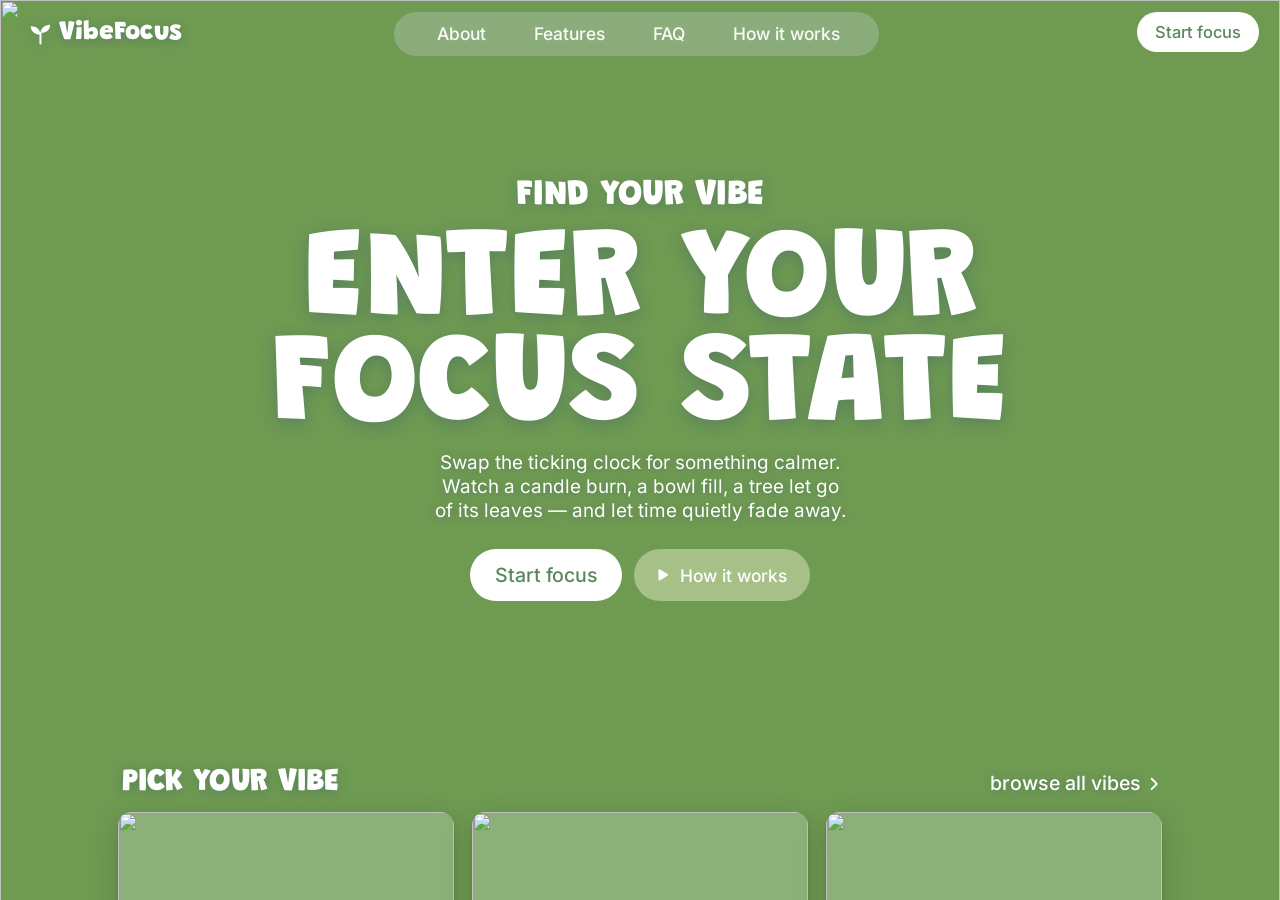
==== index.html @ abf0b0f4 "Redesign landing hero: sunny hillside scene with VibeFocus branding - New 1440x1280 (9:8) hero frame" ====
<!DOCTYPE html>
<html lang="en">
<head>

  <meta charset="UTF-8" />
  <meta name="viewport" content="width=device-width, initial-scale=1.0" />
  <title>VibeFocus — Enter your focus state</title>
  <meta name="description" content="VibeFocus is a free, aesthetic pomodoro timer designed to protect your attention. Experience immersive deep work with cinematic environments. The ultimate calming study timer for students and ADHD-friendly productivity tool." />
  <meta name="keywords" content="aesthetic pomodoro timer, free visual focus app, calming productivity tool, adhd focus timer online, beautiful pomodoro timer, deep work app, study timer for students, visual time blocking tool, best pomodoro app 2026, mindfulness timer" />
  <meta name="robots" content="index, follow" />
  <link rel="canonical" href="https://vibefocus.com/" />
  
  <!-- Open Graph / Facebook -->
  <meta property="og:type" content="website" />
  <meta property="og:url" content="https://vibefocus.com/" />
  <meta property="og:title" content="VibeFocus — Enter your focus state" />
  <meta property="og:description" content="Replace your boring timer with a calming, visual experience. Enter the flow state instantly." />
  <meta property="og:image" content="https://vibefocus.com/og-image.jpg" />
  
  <!-- Twitter -->
  <meta name="twitter:card" content="summary_large_image" />
  <meta name="twitter:url" content="https://vibefocus.com/" />
  <meta name="twitter:title" content="VibeFocus — Enter your focus state" />
  <meta name="twitter:description" content="Replace your boring timer with a calming, visual experience. Enter the flow state instantly." />
  <meta name="twitter:image" content="https://vibefocus.com/og-image.jpg" />
  <link rel="preconnect" href="https://fonts.googleapis.com" />
  <link rel="preconnect" href="https://fonts.gstatic.com" crossorigin />
  <link rel="preload" href="https://fonts.googleapis.com/css2?family=Inter:wght@300;400;500;600;700;800&display=swap" as="style" onload="this.onload=null;this.rel='stylesheet'" />
  <noscript><link rel="stylesheet" href="https://fonts.googleapis.com/css2?family=Inter:wght@300;400;500;600;700;800&display=swap" /></noscript>
  <link rel="preload" href="https://fonts.googleapis.com/css2?family=Instrument+Serif:ital@0;1&display=swap" as="style" onload="this.onload=null;this.rel='stylesheet'" />
  <noscript><link rel="stylesheet" href="https://fonts.googleapis.com/css2?family=Instrument+Serif:ital@0;1&display=swap" /></noscript>
  <link rel="preload" href="fonts/grandstander-900-latin.woff2" as="font" type="font/woff2" crossorigin />
  <link rel="preload" href="fonts/inter-latin.woff2" as="font" type="font/woff2" crossorigin />
  <link rel="preconnect" href="https://d2ol7oe51mr4n9.cloudfront.net" />
  <link rel="stylesheet" href="styles.css" />
  <link rel="stylesheet" href="landing.css" />
  <script>
    if (!(window.matchMedia && matchMedia('(prefers-reduced-motion: reduce)').matches) && 'animate' in document.documentElement) {
      document.documentElement.classList.add('lp-js');
    }
  </script>
  
  <!-- JSON-LD Schema Markup -->
  <script type="application/ld+json">
  {
    "@context": "https://schema.org",
    "@graph": [
      {
        "@type": "WebApplication",
        "name": "VibeFocus",
        "url": "https://vibefocus.com",
        "description": "A premium, aesthetic pomodoro timer and visual focus app designed for deep work.",
        "applicationCategory": "ProductivityApplication",
        "operatingSystem": "Web",
        "offers": {
          "@type": "Offer",
          "price": "0",
          "priceCurrency": "USD"
        }
      },
      {
        "@type": "FAQPage",
        "mainEntity": [
          {
            "@type": "Question",
            "name": "What is the best free aesthetic Pomodoro timer?",
            "acceptedAnswer": {
              "@type": "Answer",
              "text": "VibeFocus is the best free aesthetic Pomodoro timer online. It replaces the traditional ticking clock with calming, cinematic visuals like a burning candle or filling water bowl, designed to anchor your attention for deep work without causing anxiety."
            }
          },
          {
            "@type": "Question",
            "name": "Is VibeFocus an ADHD-friendly focus timer?",
            "acceptedAnswer": {
              "@type": "Answer",
              "text": "Yes, VibeFocus is an excellent ADHD-friendly focus app. The continuous, subtle visual motion gives the brain just enough gentle stimulation to prevent distraction, making it a perfect study timer for students who struggle to maintain deep work."
            }
          },
          {
            "@type": "Question",
            "name": "How do I use this visual time blocking tool?",
            "acceptedAnswer": {
              "@type": "Answer",
              "text": "Simply select a calm atmosphere (a burning candle, a filling water bowl, a falling-leaf tree or a slowly revealed painting), choose your custom time blocking duration, and enter the flow state. The mindfulness timer will visually represent time passing seamlessly on your screen."
            }
          }
        ]
      }
    ]
  }
  </script>
  <!-- Google tag (gtag.js) - Moved to bottom of head to prioritize critical rendering -->
  <script async src="https://www.googletagmanager.com/gtag/js?id=G-T9ZXDWGNHN"></script>
  <script>
    window.dataLayer = window.dataLayer || [];
    function gtag(){dataLayer.push(arguments);}
    gtag('js', new Date());
    gtag('config', 'G-T9ZXDWGNHN');
  </script>
</head>
<body>

  <!-- ── Global animated gradient background (orbs + vignette) ── -->
  <div id="gradient-bg" aria-hidden="true">
    <div class="bg-orb bg-orb-2"></div>
    <div class="bg-orb bg-orb-3"></div>
    <div class="bg-vignette"></div>
  </div>

  <!-- ── Fade overlay for transitions ── -->
  <div id="fade-overlay" aria-hidden="true"></div>

  <!-- ══════════════════════════════════════════
       SCREEN 0 · Landing hero (sunny hillside)
       One 1440×1280 frame that scales with width.
  ══════════════════════════════════════════ -->
  <section id="screen-hero" class="screen active" aria-label="Welcome to VibeFocus">
    <div class="lp" id="lp">

      <!-- Scene: one 9:8 plate + a looping video of the same plate. Nothing drawn in code. -->
      <div class="lp-scene" aria-hidden="true">
        <div class="lp-scene-box">
          <img class="lp-plate" src="https://d2ol7oe51mr4n9.cloudfront.net/user_38xzZboKViGWJOttwIXH07lWA1P/3ca5d10d-ea2f-4907-876f-33bde169469e.jpg" alt="" width="2160" height="1920" decoding="async" fetchpriority="high" />
          <video class="lp-video" data-src="https://d2ol7oe51mr4n9.cloudfront.net/user_38xzZboKViGWJOttwIXH07lWA1P/d2cb5bef-f92b-4e91-ae93-8dc6555e56ac.mp4" muted loop playsinline preload="none" disablepictureinpicture></video>
        </div>
      </div>

      <!-- Nav -->
      <header class="lp-nav">
        <a class="lp-logo lp-enter" data-enter="drop" href="/" aria-label="VibeFocus home">
          <svg class="lp-logo-icon" viewBox="0 0 32 32" aria-hidden="true"><path d="M16 29V15.5" fill="none" stroke="currentColor" stroke-width="2.6" stroke-linecap="round"/><path d="M16 17.5C15.6 11 11 6.6 3.6 6.8 3.9 13.6 8.6 17.7 16 17.5Z" fill="currentColor"/><path d="M16 15.2C16.5 9.4 20.8 5.2 28.4 4.8 28.2 11.6 23.5 15.6 16 15.2Z" fill="currentColor"/></svg>
          <span>VibeFocus</span>
        </a>
        <nav class="lp-navpill lp-enter" data-enter="drop" aria-label="Primary">
          <a href="about.html">About</a>
          <a href="features.html">Features</a>
          <a href="faq.html">FAQ</a>
          <button type="button" class="btn-how-it-works">How it works</button>
        </nav>
        <button type="button" class="lp-cta-top lp-enter js-start-focus" data-enter="drop">Start focus</button>
      </header>

      <!-- Copy -->
      <div class="lp-copy">
        <p class="lp-kicker lp-enter" data-enter="unblur">Find your vibe</p>
        <h1 class="lp-headline">
          <span class="lp-line lp-enter" data-enter="spring">Enter your</span>
          <span class="lp-line lp-enter" data-enter="spring">focus state</span>
        </h1>
        <p class="lp-sub lp-enter" data-enter="rise">Swap the ticking clock for something calmer.<br class="lp-br" /> Watch a candle burn, a bowl fill, a tree let go<br class="lp-br" /> of its leaves &mdash; and let time quietly fade away.</p>
        <div class="lp-actions">
          <button type="button" id="btn-hero-start" class="lp-btn-primary lp-enter js-start-focus" data-enter="rise">Start focus</button>
          <button type="button" class="lp-btn-ghost btn-how-it-works lp-enter" data-enter="rise">
            <svg class="lp-play" viewBox="0 0 24 24" aria-hidden="true"><path d="M8.2 4.6c-1-.6-2.2.1-2.2 1.3v12.2c0 1.2 1.2 1.9 2.2 1.3l10.1-6.1c1-.6 1-2 0-2.6Z" fill="currentColor"/></svg>
            <span>How it works</span>
          </button>
        </div>
      </div>

      <!-- Vibes row -->
      <section class="lp-vibes" aria-labelledby="lp-vibes-title">
        <h2 id="lp-vibes-title" class="lp-vibes-title lp-enter" data-enter="rise">Pick your vibe</h2>
        <button type="button" class="lp-vibes-link lp-enter js-open-vibes" data-enter="rise">
          browse all vibes <svg class="lp-chev" viewBox="0 0 24 24" aria-hidden="true"><path d="m9 5 7 7-7 7" fill="none" stroke="currentColor" stroke-width="2.6" stroke-linecap="round" stroke-linejoin="round"/></svg>
        </button>
        <ul class="lp-cards" role="list">
          <li>
            <button type="button" class="lp-card lp-enter" data-enter="rise" data-vid="2" aria-label="Start a Tree session — leaves fall as minutes pass">
              <span class="lp-card-art"><img src="https://d2ol7oe51mr4n9.cloudfront.net/user_38xzZboKViGWJOttwIXH07lWA1P/cd2d844f-ae3f-4fa9-8067-b077530b6e71.webp" alt="" loading="lazy" decoding="async" /></span>
              <span class="lp-card-foot">
                <svg class="lp-play" viewBox="0 0 24 24" aria-hidden="true"><path d="M8.2 4.6c-1-.6-2.2.1-2.2 1.3v12.2c0 1.2 1.2 1.9 2.2 1.3l10.1-6.1c1-.6 1-2 0-2.6Z" fill="currentColor"/></svg>
                <span class="lp-card-text"><strong>Tree</strong><span>Leaves fall as minutes pass</span></span>
              </span>
            </button>
          </li>
          <li>
            <button type="button" class="lp-card lp-enter" data-enter="rise" data-vid="1" aria-label="Start a Water Bowl session — fills drop by drop with time">
              <span class="lp-card-art"><img src="https://d2ol7oe51mr4n9.cloudfront.net/user_38xzZboKViGWJOttwIXH07lWA1P/48f5b97e-c27c-4afd-9427-eb35aebd1751.webp" alt="" loading="lazy" decoding="async" /></span>
              <span class="lp-card-foot">
                <svg class="lp-play" viewBox="0 0 24 24" aria-hidden="true"><path d="M8.2 4.6c-1-.6-2.2.1-2.2 1.3v12.2c0 1.2 1.2 1.9 2.2 1.3l10.1-6.1c1-.6 1-2 0-2.6Z" fill="currentColor"/></svg>
                <span class="lp-card-text"><strong>Water Bowl</strong><span>Fills drop by drop with time</span></span>
              </span>
            </button>
          </li>
          <li>
            <button type="button" class="lp-card lp-enter" data-enter="rise" data-vid="3" aria-label="Start a Gallery session — uncover a masterpiece each session">
              <span class="lp-card-art"><img src="https://d2ol7oe51mr4n9.cloudfront.net/user_38xzZboKViGWJOttwIXH07lWA1P/cde5384e-ce4d-423f-925a-451b779066e0.webp" alt="" loading="lazy" decoding="async" /></span>
              <span class="lp-card-foot">
                <svg class="lp-play" viewBox="0 0 24 24" aria-hidden="true"><path d="M8.2 4.6c-1-.6-2.2.1-2.2 1.3v12.2c0 1.2 1.2 1.9 2.2 1.3l10.1-6.1c1-.6 1-2 0-2.6Z" fill="currentColor"/></svg>
                <span class="lp-card-text"><strong>Gallery</strong><span>Uncover a masterpiece each session</span></span>
              </span>
            </button>
          </li>
        </ul>
      </section>

      <!-- Footer -->
      <footer class="lp-foot">
        <span>Crafted with 💜 for deep work &amp; mindfulness</span>
        <span class="lp-foot-links">
          <a href="about.html">About</a>
          <a href="features.html">Features</a>
          <a href="faq.html">FAQ</a>
          <a href="https://www.linkedin.com/in/ghoshankan/" target="_blank" rel="noopener noreferrer">
            <svg viewBox="0 0 24 24" aria-hidden="true"><path fill="currentColor" d="M20.447 20.452h-3.554v-5.569c0-1.328-.027-3.037-1.852-3.037-1.853 0-2.136 1.445-2.136 2.939v5.667H9.351V9h3.414v1.561h.046c.477-.9 1.637-1.85 3.37-1.85 3.601 0 4.267 2.37 4.267 5.455v6.286zM5.337 7.433a2.062 2.062 0 01-2.063-2.065 2.064 2.064 0 112.063 2.065zm1.782 13.019H3.555V9h3.564v11.452zM22.225 0H1.771C.792 0 0 .774 0 1.729v20.542C0 23.227.792 24 1.771 24h20.451C23.2 24 24 23.227 24 22.271V1.729C24 .774 23.2 0 22.222 0h.003z"/></svg>
            Leave a review on LinkedIn
          </a>
        </span>
      </footer>
    </div>
  </section>

  <!-- ══════════════════════════════════════════
       SCREEN 1 · Vibe Selection
  ══════════════════════════════════════════ -->
  <section id="screen-vibe" class="screen" aria-label="Choose your focus vibe">
    <button id="btn-back-hero" class="btn-back vibe-back" aria-label="Back to home">
      <svg width="16" height="16" viewBox="0 0 24 24" fill="none" stroke="currentColor" stroke-width="2.5" stroke-linecap="round">
        <path d="M19 12H5M12 5l-7 7 7 7"/>
      </svg>
      <span>Back</span>
    </button>
    <header class="vibe-header">
      <p class="app-eyebrow">VibeFocus</p>
      <p class="app-tagline">Focus isn't tracked. It's experienced.</p>
    </header>

    <div class="vibe-grid" role="list">

      <button class="vibe-card" id="vibe-ice" data-vibe="ice" aria-label="Select Water Bowl">
        <div class="card-glow-ring"></div>
        <div class="vibe-canvas-wrap" aria-hidden="true">
          <canvas class="vibe-preview" id="preview-ice" width="160" height="180"></canvas>
        </div>
        <div class="vibe-label-wrap">
          <span class="vibe-name">Water Bowl</span>
          <span class="vibe-sub">Fills drop by drop with time</span>
        </div>
      </button>

      <button class="vibe-card" id="vibe-candle" data-vibe="candle" aria-label="Select Candle">
        <div class="card-glow-ring"></div>
        <div class="vibe-canvas-wrap" aria-hidden="true">
          <canvas class="vibe-preview" id="preview-candle" width="160" height="180"></canvas>
        </div>
        <div class="vibe-label-wrap">
          <span class="vibe-name">Candle</span>
          <span class="vibe-sub">Burns with quiet purpose</span>
        </div>
      </button>

      <button class="vibe-card" id="vibe-tree" data-vibe="tree" aria-label="Select Tree">
        <div class="card-glow-ring"></div>
        <div class="vibe-canvas-wrap" aria-hidden="true">
          <canvas class="vibe-preview" id="preview-tree" width="160" height="180"></canvas>
        </div>
        <div class="vibe-label-wrap">
          <span class="vibe-name">Tree</span>
          <span class="vibe-sub">Leaves fall as minutes pass</span>
        </div>
      </button>

      <button class="vibe-card" id="vibe-gallery" data-vibe="gallery" aria-label="Select Gallery">
        <div class="card-glow-ring"></div>
        <div class="vibe-canvas-wrap" aria-hidden="true">
          <canvas class="vibe-preview" id="preview-gallery" width="160" height="180"></canvas>
        </div>
        <div class="vibe-label-wrap">
          <span class="vibe-name">Gallery</span>
          <span class="vibe-sub">Uncover a masterpiece each session</span>
        </div>
      </button>

    </div>

    <!-- Bottom ambient hint -->
    <div class="screen-bottom-hint" aria-hidden="true">
      <div class="hint-line"></div>
      <div class="hint-dot"></div>
      <div class="hint-line"></div>
    </div>

    <footer class="landing-footer">
      <p class="footer-tagline">Crafted with 💜 for deep work & mindfulness</p>
      <a href="https://www.linkedin.com/in/ghoshankan/" target="_blank" rel="noopener noreferrer" class="footer-link">
        <svg class="footer-linkedin-icon" width="14" height="14" viewBox="0 0 24 24" fill="currentColor"><path d="M20.447 20.452h-3.554v-5.569c0-1.328-.027-3.037-1.852-3.037-1.853 0-2.136 1.445-2.136 2.939v5.667H9.351V9h3.414v1.561h.046c.477-.9 1.637-1.85 3.37-1.85 3.601 0 4.267 2.37 4.267 5.455v6.286zM5.337 7.433a2.062 2.062 0 01-2.063-2.065 2.064 2.064 0 112.063 2.065zm1.782 13.019H3.555V9h3.564v11.452zM22.225 0H1.771C.792 0 0 .774 0 1.729v20.542C0 23.227.792 24 1.771 24h20.451C23.2 24 24 23.227 24 22.271V1.729C24 .774 23.2 0 22.222 0h.003z"/></svg>
        Follow on LinkedIn
      </a>
    </footer>
  </section>

  <!-- ══════════════════════════════════════════
       SCREEN 2 · Duration Selection
  ══════════════════════════════════════════ -->
  <section id="screen-duration" class="screen" aria-label="Choose session duration">
    <div class="dur-split-container">
      
      <!-- LEFT PANEL: Physical Circular Dial Instrument -->
      <div class="dur-left-panel">
        <div class="glass-dial-wrapper">
          <div class="glass-dial-orb">
            
            <!-- Metallic Brass Rim -->
            <div class="dial-brass-rim" aria-hidden="true"></div>
            
            <!-- Physical Tick Marks (12 ticks, styled via CSS Custom Properties) -->
            <div class="dial-ticks" aria-hidden="true">
              <span class="tick" style="--r: 0deg;"></span>
              <span class="tick" style="--r: 30deg;"></span>
              <span class="tick" style="--r: 60deg;"></span>
              <span class="tick" style="--r: 90deg;"></span>
              <span class="tick" style="--r: 120deg;"></span>
              <span class="tick" style="--r: 150deg;"></span>
              <span class="tick" style="--r: 180deg;"></span>
              <span class="tick" style="--r: 210deg;"></span>
              <span class="tick" style="--r: 240deg;"></span>
              <span class="tick" style="--r: 270deg;"></span>
              <span class="tick" style="--r: 300deg;"></span>
              <span class="tick" style="--r: 330deg;"></span>
            </div>
            
            <!-- Ambient interior glows -->
            <div class="dial-glow-aura" aria-hidden="true"></div>
            <div class="dial-shimmer" aria-hidden="true"></div>
            
            <!-- Central Display Information -->
            <div class="dial-content">
              <!-- Bound to app.js for label text content updates -->
              <span class="dial-eyebrow" id="selected-vibe-label">WATER BOWL</span>
              
              <!-- Bound to CSS :has() for dynamic minutes display -->
              <h1 class="dial-display-time"></h1>
              
              <span class="dial-unit">minutes focus</span>
            </div>
            
            <!-- Orbiting micro-focus indicator / Lit Gem -->
            <div class="dial-orbit-track" aria-hidden="true">
              <div class="dial-orbit-dot"></div>
            </div>
          </div>
        </div>
      </div>

      <!-- RIGHT PANEL: Asymmetric Controls & Staggered Cards -->
      <div class="dur-right-panel">
        <button id="btn-back-vibe" class="btn-back" aria-label="Back to vibe selection">
          <svg width="16" height="16" viewBox="0 0 24 24" fill="none" stroke="currentColor" stroke-width="2.5" stroke-linecap="round">
            <path d="M19 12H5M12 5l-7 7 7 7"/>
          </svg>
          <span>Back</span>
        </button>

        <div class="dur-intro">
          <h2 class="dur-heading">How deep will you go?</h2>
          <p class="dur-subtitle" id="dur-variant-subtitle">Select a duration to allocate your attention.</p>
        </div>

        <!-- Asymmetrical/Staggered Preset Grid -->
        <div class="dur-pills" role="group" aria-label="Duration options">
          
          <!-- Card 1: 25 Min Recommended (Full-width with Corner Ribbon) -->
          <button class="dur-pill preset-hero" id="dur-25" data-minutes="25" aria-label="25 minutes — Recommended Focus">
            <div class="pill-ribbon" aria-hidden="true">Recommended</div>
            <div class="pill-content">
              <span class="pill-time">25</span>
              <div class="pill-hairline"></div>
              <span class="pill-tag">Light Focus</span>
            </div>
          </button>
          
          <!-- Card 2: 45 Min (Left, Width: 41.6%) -->
          <button class="dur-pill" id="dur-45" data-minutes="45" aria-label="45 minutes — Deep Focus">
            <div class="pill-content">
              <span class="pill-time">45</span>
              <div class="pill-hairline"></div>
              <span class="pill-tag">Deep Session</span>
            </div>
          </button>
          
          <!-- Card 3: 60 Min (Right, Width: 58.3%) -->
          <button class="dur-pill" id="dur-60" data-minutes="60" aria-label="60 minutes — Serious Work">
            <div class="pill-content">
              <span class="pill-time">60</span>
              <div class="pill-hairline"></div>
              <span class="pill-tag">Serious Work</span>
            </div>
          </button>
          
          <!-- Card 4: 90 Min (Left, Width: 58.3%) -->
          <button class="dur-pill" id="dur-90" data-minutes="90" aria-label="90 minutes — Extreme Focus">
            <div class="pill-content">
              <span class="pill-time">90</span>
              <div class="pill-hairline"></div>
              <span class="pill-tag">Extreme Depth</span>
            </div>
          </button>
          
          <!-- Card 5: Custom Wide Input (Right, Width: 41.6%) -->
          <div class="dur-pill custom-wide" id="dur-custom" role="button" tabindex="0" aria-label="Custom duration">
            <div class="pill-content">
              <div class="custom-input-group">
                <input type="number" id="custom-minutes" min="1" max="120" value="10" aria-label="Custom minutes" />
                <span class="pill-unit">min</span>
              </div>
              <div class="pill-hairline"></div>
              <span class="pill-tag">Custom Window</span>
            </div>
          </div>
        </div>

        <!-- Action Button (Primary CTA - Violet Gradient Reserved) -->
        <button id="btn-start" class="btn-start" disabled aria-label="Start focus session">
          <span class="btn-start-label">Start Focus</span>
          <svg width="18" height="18" viewBox="0 0 24 24" fill="currentColor" aria-hidden="true"><path d="M8 5v14l11-7z"/></svg>
          <div class="btn-start-pulse" aria-hidden="true"></div>
        </button>
      </div>

    </div>
  </section>

  <!-- ══════════════════════════════════════════
       SCREEN 3 · Focus Mode (immersive)
  ══════════════════════════════════════════ -->
  <section id="screen-focus" class="screen" aria-label="Focus session in progress">
    <canvas id="focus-canvas" aria-hidden="true"></canvas>

    <div id="focus-hud" class="focus-hud">
      <div class="hud-left">
        <div class="hud-progress-track" aria-label="Session progress">
          <div id="hud-progress-fill" class="hud-progress-fill" role="progressbar" aria-label="Timer Progress" aria-valuemin="0" aria-valuemax="100" aria-valuenow="0"></div>
        </div>
        <span id="hud-time-left" class="hud-time" aria-live="off">25:00</span>
      </div>
      <div class="hud-right">
        <button id="btn-sound" class="btn-hud" aria-label="Toggle ambient sound">
          <svg id="icon-sound-on"  width="17" height="17" viewBox="0 0 24 24" fill="none" stroke="currentColor" stroke-width="2" stroke-linecap="round"><polygon points="11 5 6 9 2 9 2 15 6 15 11 19 11 5"/><path d="M19.07 4.93a10 10 0 0 1 0 14.14M15.54 8.46a5 5 0 0 1 0 7.07"/></svg>
          <svg id="icon-sound-off" width="17" height="17" viewBox="0 0 24 24" fill="none" stroke="currentColor" stroke-width="2" stroke-linecap="round" style="display:none"><polygon points="11 5 6 9 2 9 2 15 6 15 11 19 11 5"/><line x1="23" y1="9" x2="17" y2="15"/><line x1="17" y1="9" x2="23" y2="15"/></svg>
        </button>
        <button id="btn-pip" class="btn-hud" aria-label="Minimize timer (Picture-in-Picture)" title="Minimize (Widget)">
          <svg viewBox="0 0 24 24" width="17" height="17" stroke="currentColor" stroke-width="2" fill="none" stroke-linecap="round" stroke-linejoin="round"><rect x="3" y="3" width="18" height="18" rx="2" ry="2"></rect><rect x="12" y="12" width="7" height="6" rx="1" ry="1"></rect></svg>
        </button>
        <button id="btn-fullscreen-toggle" class="btn-hud" aria-label="Toggle Fullscreen" title="Big Screen">
          <svg viewBox="0 0 24 24" width="17" height="17" stroke="currentColor" stroke-width="2" fill="none" stroke-linecap="round" stroke-linejoin="round"><path d="M8 3H5a2 2 0 0 0-2 2v3m18 0V5a2 2 0 0 0-2-2h-3m0 18h3a2 2 0 0 0 2-2v-3M3 16v3a2 2 0 0 0 2 2h3"></path></svg>
        </button>
        <button id="btn-exit-focus" class="btn-hud" aria-label="Exit focus session">
          <svg width="17" height="17" viewBox="0 0 24 24" fill="none" stroke="currentColor" stroke-width="2" stroke-linecap="round"><line x1="18" y1="6" x2="6" y2="18"/><line x1="6" y1="6" x2="18" y2="18"/></svg>
        </button>
      </div>
    </div>
  </section>

  <!-- SCREEN 4 · Completion Screen -->
  <section id="screen-complete" class="screen" aria-label="Session complete">
    <!-- Confetti particle engine remains unchanged -->
    <canvas id="confetti-canvas" aria-hidden="true"></canvas>
    
    <div class="complete-inner split-layout">
      
      <!-- LEFT PANEL: Hero Visual & Typography Stack per Variant -->
      <div class="complete-left-panel">
        
        <div class="hero-visual">
          <canvas id="complete-canvas" aria-hidden="true"></canvas>
          <canvas id="water-bowl-canvas" aria-hidden="true" style="display: none; position: absolute; top: 0; left: 0; width: 100%; height: 100%;"></canvas>
          <canvas id="tree-canvas" aria-hidden="true" style="display: none; position: absolute; top: 0; left: 0; width: 100%; height: 100%;"></canvas>
          <canvas id="candle-canvas" aria-hidden="true" style="display: none; position: absolute; top: 0; left: 0; width: 100%; height: 100%;"></canvas>
        </div>
        
        <!-- Variant 1: Painting (Quiet Dawn) -->
        <div class="complete-variant-group painting-variant">
          <div class="typography-stack">
            <h2 class="complete-heading">Masterpiece Unlocked.</h2>
            <p class="complete-sub">Deep work pays off. Well done.</p>
          </div>
        </div>

        <!-- Variant 2: Candle (Golden Hour) -->
        <div class="complete-variant-group candle-variant">
          <div class="typography-stack">
            <h2 class="complete-heading">Light Well Spent.</h2>
            <p class="complete-sub">The flame held so your focus wouldn't have to.</p>
          </div>
        </div>

        <!-- Variant 3: Water Bowl (Still Water) -->
        <div class="complete-variant-group water-variant">
          <div class="typography-stack">
            <h2 class="complete-heading">Stillness, Filled.</h2>
            <p class="complete-sub">Presence, gathered drop by drop.</p>
          </div>
        </div>

        <!-- Variant 4: Tree (Deep Woods) -->
        <div class="complete-variant-group tree-variant">
          <div class="typography-stack">
            <h2 class="complete-heading">A Season Complete.</h2>
            <p class="complete-sub">Growth isn't always visible. Yours was.</p>
          </div>
        </div>

      </div>

      <!-- RIGHT PANEL: Stacked Glass Cards -->
      <div class="complete-right-panel">
        
        <!-- Card 1: Total Focus Time -->
        <div class="complete-glass-card complete-stats-card">
          <span class="stat-label">Total Focus Time</span>
          <h1 class="stat-value" id="complete-time-display">25 minutes</h1>
          <div class="metrology-line" aria-hidden="true"></div>
        </div>

        <!-- Card 2: Ritual Reset -->
        <div class="complete-glass-card complete-action-card">
          <div class="action-card-header">
            <span class="stat-label">Ritual Reset</span>
            <p class="action-subtext">Return to presence when ready.</p>
          </div>

          <button id="btn-restart" class="btn-restart" aria-label="Begin a new focus session">
            <span>Begin Again</span>
            <svg width="15" height="15" viewBox="0 0 24 24" fill="none" stroke="currentColor" stroke-width="2" stroke-linecap="round" aria-hidden="true">
              <path d="M3 12a9 9 0 1 0 9-9 9.75 9.75 0 0 0-6.74 2.74L3 8"/><path d="M3 3v5h5"/>
            </svg>
          </button>

          <div class="complete-follow">
            <p class="complete-follow-text">Built by Ankan — follow the journey</p>
            <a href="https://www.linkedin.com/in/ghoshankan/" target="_blank" rel="noopener noreferrer" class="complete-follow-link">
              <svg width="14" height="14" viewBox="0 0 24 24" fill="currentColor" aria-hidden="true"><path d="M20.447 20.452h-3.554v-5.569c0-1.328-.027-3.037-1.852-3.037-1.853 0-2.136 1.445-2.136 2.939v5.667H9.351V9h3.414v1.561h.046c.477-.9 1.637-1.85 3.37-1.85 3.601 0 4.267 2.37 4.267 5.455v6.286zM5.337 7.433a2.062 2.062 0 01-2.063-2.065 2.064 2.064 0 112.063 2.065zm1.782 13.019H3.555V9h3.564v11.452zM22.225 0H1.771C.792 0 0 .774 0 1.729v20.542C0 23.227.792 24 1.771 24h20.451C23.2 24 24 23.227 24 22.271V1.729C24 .774 23.2 0 22.222 0h.003z"/></svg>
              <span>Connect on LinkedIn</span>
            </a>
          </div>
        </div>

      </div>

    </div>
  </section>

  <!-- Global LinkedIn CTA completely outside all screens and overlays -->
  <a href="https://www.linkedin.com/in/ghoshankan/" target="_blank" rel="noopener noreferrer" class="global-linkedin-btn" aria-label="Leave a review on LinkedIn">
    <svg xmlns="http://www.w3.org/2000/svg" width="20" height="20" viewBox="0 0 24 24" fill="currentColor" stroke="none"><path d="M20.447 20.452h-3.554v-5.569c0-1.328-.027-3.037-1.852-3.037-1.853 0-2.136 1.445-2.136 2.939v5.667H9.351V9h3.414v1.561h.046c.477-.9 1.637-1.85 3.37-1.85 3.601 0 4.267 2.37 4.267 5.455v6.286zM5.337 7.433c-1.144 0-2.063-.926-2.063-2.065 0-1.138.92-2.063 2.063-2.063 1.14 0 2.064.925 2.064 2.063 0 1.139-.925 2.065-2.064 2.065zm1.782 13.019H3.555V9h3.564v11.452zM22.225 0H1.771C.792 0 0 .774 0 1.729v20.542C0 23.227.792 24 1.771 24h20.451C23.2 24 24 23.227 24 22.271V1.729C24 .774 23.2 0 22.222 0h.003z"/></svg>
    <span>Leave a review</span>
  </a>

  <!-- How It Works Modal -->
  <div id="how-it-works-modal" class="hiw-modal-overlay" aria-hidden="true">
    <div class="hiw-modal-content liquid-glass">
      <button id="hiw-close-btn" class="hiw-close-btn" aria-label="Close modal">
        <svg xmlns="http://www.w3.org/2000/svg" width="24" height="24" viewBox="0 0 24 24" fill="none" stroke="currentColor" stroke-width="2" stroke-linecap="round" stroke-linejoin="round"><path d="M18 6 6 18"/><path d="m6 6 12 12"/></svg>
      </button>
      <div class="hiw-modal-body">
        <h2>✨ Welcome to VibeFocus ✨</h2>
        <div class="hiw-intro-card">
          <p><strong>What is it?</strong> A cinematic focus timer designed to protect your attention in a distracted world.</p>
          <p><strong>The Goal:</strong> To help you enter the flow state instantly. By anchoring your vision to perpetual, calming loops, we lower your heart rate and eliminate the urge to context-switch.</p>
        </div>
        
        <h3 class="hiw-steps-title">How to use it:</h3>
        <ul class="hiw-steps">
          <li>
            <span class="hiw-emoji">🎨</span>
            <div>
              <strong>1. Select an Atmosphere</strong>
              <p>Choose a cinematic environment. Each scene is crafted to lower your heart rate and anchor your thoughts.</p>
            </div>
          </li>
          <li>
            <span class="hiw-emoji">⏱️</span>
            <div>
              <strong>2. Define the Boundary</strong>
              <p>Allocate your attention. A 25-minute sprint is ideal for starting, while 90 minutes unlocks extreme depth.</p>
            </div>
          </li>
          <li>
            <span class="hiw-emoji">🧘</span>
            <div>
              <strong>3. Enter the Flow State</strong>
              <p>Hit start, leave the noise behind, and let the perpetual motion keep you grounded in the present.</p>
            </div>
          </li>
        </ul>
        <p class="hiw-footer-text">Ready to protect your presence? Close this and click <strong>Start Focus</strong> 🚀</p>
      </div>
    </div>
  </div>

  <video id="pip-video" autoplay muted playsinline style="position: absolute; top: -9999px; left: -9999px; width: 1280px; height: 720px; pointer-events: none;"></video>
  <script src="https://cdnjs.cloudflare.com/ajax/libs/three.js/r128/three.min.js"></script>
  <script src="water-bowl-3d.js"></script>
  <script src="tree-3d.js"></script>
  <script src="candle-3d.js"></script>
  <script src="app.js"></script>
</body>
</html>
---- styles.css ----
/* ══════════════════════════════════════════════════════════
   VibeFocus — Premium Styles v3
   Calm · Immersive · Dribbble-level
══════════════════════════════════════════════════════════ */

/* ── Reset ─────────────────────────────────────────────── */
*,
*::before,
*::after {
  box-sizing: border-box;
  margin: 0;
  padding: 0;
}

/* ── Design Tokens ───────────────────────────────────────── */
:root {
  /* Core palette */
  --bg: #0a0a0f;
  --bg-deep: #06060a;
  --surface: rgba(255, 255, 255, 0.038);
  --surface-hover: rgba(255, 255, 255, 0.072);
  --surface-raised: rgba(255, 255, 255, 0.055);

  /* Borders */
  --border: rgba(255, 255, 255, 0.07);
  --border-hover: rgba(255, 255, 255, 0.16);
  --border-accent: rgba(124, 58, 237, 0.5);

  /* Text */
  --text: #e5e7eb;
  --text-dim: rgba(229, 231, 235, 0.5);
  --text-faint: rgba(229, 231, 235, 0.28);

  /* Accent system */
  --violet: #7c3aed;
  --violet-light: #9d6cf0;
  --violet-glow: rgba(124, 58, 237, 0.28);
  --blue: #3b82f6;
  --blue-glow: rgba(59, 130, 246, 0.2);

  /* Vibe colors */
  --ice: #7dd3f5;
  --ice-glow: rgba(125, 211, 245, 0.2);
  --candle: #f59e42;
  --candle-glow: rgba(245, 158, 66, 0.2);
  --tree: #6ee7b7;
  --tree-glow: rgba(110, 231, 183, 0.2);
  --gallery: #d4a853;
  --gallery-glow: rgba(212, 168, 83, 0.2);

  /* Typography */
  --font: 'Instrument Serif', serif;
  --font-sans: system-ui, -apple-system, BlinkMacSystemFont, 'Segoe UI', sans-serif;

  /* Radii */
  --r-sm: 10px;
  --r-md: 20px;
  --r-lg: 28px;
  --r-xl: 36px;
  --r-pill: 999px;

  /* Easing */
  --ease: cubic-bezier(0.16, 1, 0.3, 1);
  --ease-out: cubic-bezier(0, 0, 0.2, 1);
  --ease-spring: cubic-bezier(0.34, 1.56, 0.64, 1);

  /* Physical Glass Textures */
  --glass-bg: rgba(255, 255, 255, 0.015);
  --glass-border: rgba(255, 255, 255, 0.08);
  --glass-border-specular: rgba(255, 255, 255, 0.18);
  --glass-highlight: rgba(255, 255, 255, 0.06);
  --glass-blur: blur(40px) saturate(180%);

  /* Ambient Shadow Depths (No neon purple glow) */
  --shadow-tactile: 
    0 4px 30px rgba(0, 0, 0, 0.4), 
    inset 0 1px 1px rgba(255, 255, 255, 0.1),
    inset 0 -1px 8px rgba(0, 0, 0, 0.6);
  --shadow-orb: 
    0 30px 70px rgba(0, 0, 0, 0.65), 
    inset 0 10px 20px rgba(255, 255, 255, 0.08), 
    inset 0 -15px 30px rgba(0, 0, 0, 0.8);

  /* Physics-Based Springs */
  --spring-transition: cubic-bezier(0.34, 1.56, 0.64, 1);
  --spring-duration: 0.65s;
}

html {
  font-family: var(--font);
  -webkit-font-smoothing: antialiased;
  -moz-osx-font-smoothing: grayscale;
  font-size: 16px;
}

body {
  background: var(--bg-deep);
  color: var(--text);
  min-height: 100vh;
  min-height: 100dvh;
  overflow: hidden;
  position: relative;
}

/* ══════════════════════════════════════════════════════════
   Animated Background System
   Three slow-drifting orbs + grain texture
══════════════════════════════════════════════════════════ */
#gradient-bg {
  position: fixed;
  inset: 0;
  z-index: 0;
  overflow: hidden;
  background: var(--bg-deep);
}

/* Noise grain — adds texture depth */
#gradient-bg::before {
  content: '';
  position: absolute;
  inset: 0;
  background-image: url("data:image/svg+xml,%3Csvg viewBox='0 0 512 512' xmlns='http://www.w3.org/2000/svg'%3E%3Cfilter id='noise'%3E%3CfeTurbulence type='fractalNoise' baseFrequency='0.75' numOctaves='4' stitchTiles='stitch'/%3E%3C/filter%3E%3Crect width='100%25' height='100%25' filter='url(%23noise)' opacity='0.04'/%3E%3C/svg%3E");
  background-size: 200px 200px;
  pointer-events: none;
  z-index: 10;
  opacity: 0.7;
}

/* Orb 1 — violet top-left */
#gradient-bg::after {
  content: '';
  position: absolute;
  width: 70vmax;
  height: 70vmax;
  border-radius: 50%;
  background: radial-gradient(circle, rgba(124, 58, 237, 0.14) 0%, transparent 70%);
  top: -20vmax;
  left: -15vmax;
  animation: orb1 24s ease-in-out infinite alternate;
  will-change: transform;
}

@keyframes orb1 {
  0% {
    transform: translate(0, 0) scale(1);
  }

  33% {
    transform: translate(8vw, 5vh) scale(1.08);
  }

  66% {
    transform: translate(-4vw, 10vh) scale(0.95);
  }

  100% {
    transform: translate(12vw, -2vh) scale(1.04);
  }
}

.bg-orb {
  position: absolute;
  border-radius: 50%;
  will-change: transform;
}

/* Orb 2 — blue, bottom-right */
.bg-orb-2 {
  width: 60vmax;
  height: 60vmax;
  background: radial-gradient(circle, rgba(59, 130, 246, 0.1) 0%, transparent 70%);
  bottom: -18vmax;
  right: -14vmax;
  animation: orb2 30s ease-in-out infinite alternate;
}

@keyframes orb2 {
  0% {
    transform: translate(0, 0) scale(1);
  }

  50% {
    transform: translate(-7vw, -6vh) scale(1.1);
  }

  100% {
    transform: translate(4vw, 8vh) scale(0.92);
  }
}

/* Orb 3 — subtle violet, center */
.bg-orb-3 {
  width: 45vmax;
  height: 45vmax;
  background: radial-gradient(circle, rgba(124, 58, 237, 0.06) 0%, transparent 70%);
  top: 25vh;
  left: 25vw;
  animation: orb3 20s ease-in-out infinite alternate;
}

@keyframes orb3 {
  0% {
    transform: translate(0, 0) scale(1);
  }

  100% {
    transform: translate(5vw, -8vh) scale(1.15);
  }
}

/* Vignette layer */
.bg-vignette {
  position: absolute;
  inset: 0;
  background: radial-gradient(ellipse 80% 80% at 50% 50%, transparent 40%, rgba(5, 5, 10, 0.7) 100%);
  pointer-events: none;
  z-index: 5;
}

/* ══════════════════════════════════════════════════════════
   Screen System — Cinematic transitions
══════════════════════════════════════════════════════════ */
.screen {
  position: fixed;
  inset: 0;
  display: flex;
  flex-direction: column;
  align-items: center;
  justify-content: center;
  padding: 2.5rem 1.5rem;
  opacity: 0;
  pointer-events: none;
  z-index: 10;
  overflow-y: auto;
  overflow-x: hidden;
  transform: scale(0.975) translateY(16px);
  transition: opacity 0.65s var(--ease), transform 0.65s var(--ease);
  will-change: opacity, transform;
}

.screen.active {
  opacity: 1;
  pointer-events: all;
  transform: scale(1) translateY(0);
}

.screen.exit-zoom {
  opacity: 0;
  transform: scale(1.055);
  transition: opacity 0.45s ease, transform 0.45s ease;
  pointer-events: none;
}

#screen-hero {
  display: block;
  padding: 0;
}

/* Fade overlay */
#fade-overlay {
  position: fixed;
  inset: 0;
  background: var(--bg-deep);
  z-index: 90;
  opacity: 0;
  pointer-events: none;
  transition: opacity 0.5s ease;
}

#fade-overlay.show {
  opacity: 1;
  pointer-events: all;
}

/* ══════════════════════════════════════════════════════════
   SCREEN 1 — Vibe Selection
══════════════════════════════════════════════════════════ */
.vibe-header {
  text-align: center;
  margin-bottom: clamp(2rem, 5vh, 3.5rem);
}

.app-eyebrow {
  display: inline-block;
  font-size: clamp(2.2rem, 10vw, 3.8rem); /* Fluid typography for mobile */
  font-weight: 900;
  letter-spacing: 0.18em;
  text-transform: uppercase;
  margin-bottom: 1.2rem;
  opacity: 1;
  position: relative;
  /* High-end theme gradient: White to Vibrant Purple */
  background: linear-gradient(to right, #ffffff 0%, #ffffff 45%, #a855f7 100%);
  -webkit-background-clip: text;
  -webkit-text-fill-color: transparent;
  background-clip: text;
  filter: drop-shadow(0 4px 40px rgba(168, 85, 247, 0.45));
}

.app-tagline {
  display: block;
  width: fit-content;
  margin: 0 auto;
  font-size: clamp(0.8rem, 2.5vw, 0.95rem); /* Fluid tagline */
  color: #fff;
  font-weight: 500;
  letter-spacing: 0.04em;
  padding: 0.4rem 1.25rem;
  background: rgba(0, 0, 0, 0.65);
  backdrop-filter: blur(8px);
  -webkit-backdrop-filter: blur(8px);
  border-radius: var(--r-pill);
  border: 1px solid rgba(255, 255, 255, 0.1);
  opacity: 0.95;
  text-shadow: 0 2px 12px rgba(0, 0, 0, 0.4);
}

/* Bottom ambient hint */
.screen-bottom-hint {
  display: none;
}

.hint-dot {
  width: 4px;
  height: 4px;
  border-radius: 50%;
  background: var(--text-dim);
}

.hint-line {
  width: 28px;
  height: 1px;
  background: var(--text-dim);
}

/* ── Landing Footer ── */
.landing-footer {
  position: absolute;
  bottom: 0;
  left: 0;
  right: 0;
  display: flex;
  flex-direction: column;
  align-items: center;
  gap: 0.4rem;
  z-index: 10;
  padding: 0.6rem 0 0.7rem;
  background: linear-gradient(to top, rgba(6, 6, 10, 0.7) 0%, transparent 100%);
  pointer-events: auto;
}

.footer-tagline {
  font-size: 0.78rem;
  font-weight: 400;
  color: rgba(229, 231, 235, 0.55);
  letter-spacing: 0.03em;
  text-align: center;
}

.footer-link {
  display: inline-flex;
  align-items: center;
  gap: 0.4rem;
  font-size: 0.72rem;
  font-weight: 500;
  color: rgba(229, 231, 235, 0.7);
  text-decoration: none;
  letter-spacing: 0.02em;
  padding: 0.35rem 0.85rem;
  border-radius: 100px;
  border: 1px solid rgba(255, 255, 255, 0.12);
  background: rgba(255, 255, 255, 0.06);
  transition: all 0.3s ease;
}

.footer-link:hover {
  color: var(--violet-light);
  border-color: var(--border-accent);
  background: rgba(124, 58, 237, 0.12);
  box-shadow: 0 0 16px var(--violet-glow);
}

.footer-linkedin-icon {
  opacity: 0.8;
  transition: opacity 0.3s ease;
}

.footer-link:hover .footer-linkedin-icon {
  opacity: 1;
}

/* ── Vibe Grid ── */
.vibe-grid {
  display: flex;
  gap: 1.25rem;
  justify-content: center;
  flex-wrap: wrap;
  width: 100%;
  max-width: 980px;
  perspective: 1200px;
}

/* ── Vibe Card — premium glass panel ── */
.vibe-card {
  position: relative;
  width: 265px;
  min-width: 210px;
  flex: 1 1 210px;
  max-width: 285px;
  /* Deep glass effect */
  background: rgba(255, 255, 255, 0.035);
  border: 1px solid rgba(255, 255, 255, 0.07);
  border-radius: var(--r-lg);
  padding: 2rem 1.5rem 1.8rem;
  cursor: pointer;
  display: flex;
  flex-direction: column;
  align-items: center;
  gap: 1.3rem;
  backdrop-filter: blur(10px) saturate(130%);
  -webkit-backdrop-filter: blur(10px) saturate(130%);
  contain: layout style;
  /* isolate card from page reflows */
  outline: none;
  -webkit-tap-highlight-color: transparent;
  overflow: hidden;
  transform-style: preserve-3d;
  will-change: transform;
  transition:
    border-color 0.4s var(--ease),
    box-shadow 0.4s var(--ease),
    background 0.4s var(--ease);
}

/* Top edge inner light — glass refraction feel */
.vibe-card::before {
  content: '';
  position: absolute;
  top: 0;
  left: 8%;
  right: 8%;
  height: 1px;
  background: linear-gradient(90deg, transparent, rgba(255, 255, 255, 0.18), transparent);
  pointer-events: none;
}

/* Glow ring — vibe-specific color bloom */
.card-glow-ring {
  position: absolute;
  inset: -1px;
  border-radius: inherit;
  opacity: 0;
  transition: opacity 0.5s ease;
  pointer-events: none;
}

#vibe-ice .card-glow-ring {
  box-shadow:
    inset 0 0 50px 0 var(--ice-glow),
    0 0 70px 8px var(--ice-glow),
    0 20px 60px -10px rgba(125, 211, 245, 0.15);
}

#vibe-candle .card-glow-ring {
  box-shadow:
    inset 0 0 50px 0 var(--candle-glow),
    0 0 70px 8px var(--candle-glow),
    0 20px 60px -10px rgba(245, 158, 66, 0.15);
}

#vibe-tree .card-glow-ring {
  box-shadow:
    inset 0 0 50px 0 var(--tree-glow),
    0 0 70px 8px var(--tree-glow),
    0 20px 60px -10px rgba(110, 231, 183, 0.15);
}

#vibe-gallery .card-glow-ring {
  box-shadow:
    inset 0 0 50px 0 var(--gallery-glow),
    0 0 70px 8px var(--gallery-glow),
    0 20px 60px -10px rgba(212, 168, 83, 0.15);
}

.vibe-card:hover .card-glow-ring,
.vibe-card:focus-visible .card-glow-ring {
  opacity: 1;
}

.vibe-card:hover,
.vibe-card:focus-visible {
  border-color: rgba(255, 255, 255, 0.14);
  background: rgba(255, 255, 255, 0.058);
}

/* Canvas preview wrap */
.vibe-canvas-wrap {
  border-radius: 14px;
  overflow: hidden;
  background: rgba(0, 0, 0, 0.35);
  flex-shrink: 0;
  box-shadow: inset 0 1px 0 rgba(255, 255, 255, 0.06);
}

.vibe-preview {
  display: block;
  width: 160px;
  height: 180px;
}

/* Label */
.vibe-label-wrap {
  display: flex;
  flex-direction: column;
  align-items: center;
  gap: 0.3rem;
  text-align: center;
}

.vibe-name {
  font-size: 1.05rem;
  font-weight: 650;
  letter-spacing: -0.012em;
  color: var(--text);
}

.vibe-sub {
  font-size: 0.76rem;
  color: var(--text-dim);
  font-weight: 400;
  line-height: 1.45;
  letter-spacing: 0.005em;
}

/* ══════════════════════════════════════════════════════════
   SCREEN 2 — Duration Selection Redesign
   ══════════════════════════════════════════════════════════ */

/* 2. Asymmetric Split Pane */
.dur-split-container {
  display: grid;
  grid-template-columns: 45% 55%; /* Asymmetrical aesthetic weighting */
  width: 100%;
  min-height: 100vh;
  min-height: 100dvh;
  position: relative;
  align-items: center;
}

.dur-left-panel {
  display: flex;
  justify-content: center;
  align-items: center;
  border-right: 1px solid rgba(255, 255, 255, 0.05);
  height: 100%;
  position: relative;
  padding: 4rem;
  background: radial-gradient(circle at 10% 30%, rgba(255, 255, 255, 0.01) 0%, transparent 70%);
}

.dur-right-panel {
  padding: 3rem 5rem;
  display: flex;
  flex-direction: column;
  justify-content: center;
  height: 100%;
  overflow: hidden;
}

/* 3. The Physical Instrument Dial */
.glass-dial-wrapper {
  perspective: 1000px;
}

.glass-dial-orb {
  position: relative;
  width: 330px;
  height: 330px;
  max-width: 100%;
  box-sizing: border-box;
  border-radius: 50%;
  display: flex;
  flex-direction: column;
  justify-content: center;
  align-items: center;
  background: radial-gradient(circle at 35% 35%, rgba(255, 255, 255, 0.04) 0%, rgba(255, 255, 255, 0.015) 60%, rgba(0, 0, 0, 0.35) 100%);
  border: 1px solid rgba(255, 255, 255, 0.06);
  backdrop-filter: var(--glass-blur);
  -webkit-backdrop-filter: var(--glass-blur);
  box-shadow: 
    0 35px 70px rgba(0, 0, 0, 0.6), 
    inset 0 10px 20px rgba(255, 255, 255, 0.08), 
    inset 0 -15px 30px rgba(0, 0, 0, 0.7);
  overflow: visible;
  will-change: transform;
}

/* Brass Metallic Rim */
.dial-brass-rim {
  position: absolute;
  inset: -6px;
  border-radius: 50%;
  border: 6px solid transparent;
  background: linear-gradient(135deg, 
    #dfb668 0%, 
    #b28e46 20%, 
    #fff5d6 40%, 
    #8e6c27 60%, 
    #ffebad 80%, 
    #b28e46 100%) border-box;
  -webkit-mask: linear-gradient(#fff 0 0) padding-box, linear-gradient(#fff 0 0);
  -webkit-mask-composite: xor;
  mask-composite: exclude;
  box-shadow: 
    inset 0 1.5px 2px rgba(255, 255, 255, 0.45),
    inset 0 -1.5px 2px rgba(0, 0, 0, 0.6),
    0 8px 24px rgba(0, 0, 0, 0.55),
    0 1px 3px rgba(0, 0, 0, 0.8);
  pointer-events: none;
  z-index: 5;
}

/* Tick Marks (Radial lines around the center) */
.dial-ticks {
  position: absolute;
  inset: 16px;
  border-radius: 50%;
  pointer-events: none;
  z-index: 2;
}

.tick {
  position: absolute;
  top: 0;
  left: 50%;
  width: 1px;
  height: 6px;
  background: rgba(255, 255, 255, 0.12);
  transform: translateX(-50%) rotate(var(--r));
  transform-origin: 50% 149px; /* radius: (330px/2) - 16px = 149px */
}

/* Highlight cardinal positions (3, 6, 9, 12 o'clock) */
.tick:nth-child(3n+1) {
  width: 2px;
  height: 10px;
  background: rgba(223, 182, 104, 0.55);
}

/* Inner Ambient Refraction and Aura */
.dial-glow-aura {
  position: absolute;
  inset: 12%;
  border-radius: 50%;
  background: radial-gradient(circle, rgba(223, 182, 104, 0.05) 0%, transparent 70%);
  filter: blur(10px);
  pointer-events: none;
  z-index: 1;
}

.dial-shimmer {
  position: absolute;
  inset: 0;
  border-radius: 50%;
  background: linear-gradient(150deg, rgba(255, 255, 255, 0.05) 0%, transparent 50%, rgba(255, 255, 255, 0.01) 100%);
  pointer-events: none;
  z-index: 3;
}

.dial-content {
  text-align: center;
  z-index: 10;
  pointer-events: none;
}

.dial-eyebrow {
  display: block;
  font-family: var(--font-sans);
  font-size: 11px;
  font-weight: 600;
  letter-spacing: 0.25em;
  color: var(--text-dim);
  text-transform: uppercase;
  margin-bottom: 0.8rem;
}

.dial-display-time {
  font-family: 'Instrument Serif', serif;
  font-size: 5.5rem;
  font-weight: 400;
  font-style: italic;
  line-height: 0.85;
  color: #fff;
  letter-spacing: -0.03em;
  text-shadow: 0 4px 20px rgba(0, 0, 0, 0.35);
  transition: transform 0.4s var(--spring-transition);
}

.dial-display-time::after {
  content: '—';
}

.dial-unit {
  display: block;
  font-family: var(--font-sans);
  font-size: 11px;
  font-weight: 500;
  letter-spacing: 0.15em;
  color: var(--text-faint);
  text-transform: uppercase;
  margin-top: 0.5rem;
}

/* Lit Gem/Handle Riding the Rim Edge */
.dial-orbit-track {
  position: absolute;
  inset: -3px; /* Centers the gem riding precisely on the 6px brass rim */
  border-radius: 50%;
  pointer-events: none;
  z-index: 6;
  animation: dial-drift 42s linear infinite;
  will-change: transform;
}

.dial-orbit-dot {
  position: absolute;
  top: 0;
  left: 50%;
  width: 16px;
  height: 16px;
  transform: translate(-50%, -50%);
  border-radius: 50%;
  border: 2px solid #dfb668; /* Golden metal bezel casing */
  /* Inner Glowing Gem Gradient - Default gold/amber */
  background: radial-gradient(circle at 35% 35%, #ffffff 0%, #dfb668 45%, #b8860b 75%, #5c4308 100%);
  box-shadow: 0 0 10px rgba(223, 182, 104, 0.8), 0 0 20px rgba(223, 182, 104, 0.4), inset 0 1px 1px rgba(255, 255, 255, 0.85), inset 0 -1.5px 2px rgba(0, 0, 0, 0.7);
}

body.vibe-selected-candle .dial-orbit-dot {
  background: radial-gradient(circle at 35% 35%, #ffffff 0%, #ff9d5c 45%, #d95a14 75%, #5a2003 100%);
  box-shadow: 0 0 10px rgba(217, 90, 20, 0.8), 0 0 20px rgba(217, 90, 20, 0.4), inset 0 1px 1px rgba(255, 255, 255, 0.85), inset 0 -1.5px 2px rgba(0, 0, 0, 0.7);
}

body.vibe-selected-ice .dial-orbit-dot {
  background: radial-gradient(circle at 35% 35%, #ffffff 0%, #5ce1e6 45%, #008080 75%, #002b2b 100%);
  box-shadow: 0 0 10px rgba(0, 128, 128, 0.8), 0 0 20px rgba(0, 128, 128, 0.4), inset 0 1px 1px rgba(255, 255, 255, 0.85), inset 0 -1.5px 2px rgba(0, 0, 0, 0.7);
}

body.vibe-selected-tree .dial-orbit-dot {
  background: radial-gradient(circle at 35% 35%, #ffffff 0%, #a2d675 45%, #558b2f 75%, #1b300a 100%);
  box-shadow: 0 0 10px rgba(85, 139, 47, 0.8), 0 0 20px rgba(85, 139, 47, 0.4), inset 0 1px 1px rgba(255, 255, 255, 0.85), inset 0 -1.5px 2px rgba(0, 0, 0, 0.7);
}

body.vibe-selected-gallery .dial-orbit-dot {
  background: radial-gradient(circle at 35% 35%, #ffffff 0%, #dfb668 45%, #b8860b 75%, #5c4308 100%);
  box-shadow: 0 0 10px rgba(223, 182, 104, 0.8), 0 0 20px rgba(223, 182, 104, 0.4), inset 0 1px 1px rgba(255, 255, 255, 0.85), inset 0 -1.5px 2px rgba(0, 0, 0, 0.7);
}

@keyframes dial-drift {
  0% { transform: rotate(0deg); }
  100% { transform: rotate(360deg); }
}

/* Back button */
.btn-back {
  align-self: flex-start;
  display: inline-flex;
  align-items: center;
  gap: 0.5rem;
  padding: 0.6rem 1.2rem;
  border-radius: var(--r-pill);
  border: 1px solid rgba(255, 255, 255, 0.08);
  background: rgba(20, 20, 20, 0.4);
  color: rgba(255, 255, 255, 0.7);
  cursor: pointer;
  transition: all 0.3s cubic-bezier(0.16, 1, 0.3, 1);
  backdrop-filter: blur(16px);
  -webkit-backdrop-filter: blur(16px);
  outline: none;
  margin-bottom: 1.25rem;
}

.btn-back span {
  font-family: var(--font-sans);
  font-size: 11px;
  font-weight: 600;
  text-transform: uppercase;
  letter-spacing: 0.15em;
}

.btn-back:hover {
  border-color: rgba(255, 255, 255, 0.2);
  color: #fff;
  background: rgba(40, 40, 40, 0.5);
  transform: translateX(-4px);
}

.btn-back:active {
  transform: translateX(-4px) scale(0.95);
  transition: transform 0.1s cubic-bezier(0.4, 0, 0.2, 1);
}

/* Duration Intro */
.dur-intro {
  margin-bottom: 1.25rem;
}

.dur-heading {
  font-family: 'Instrument Serif', serif;
  font-size: clamp(2.8rem, 5.5vw, 4rem);
  font-weight: 400;
  font-style: italic;
  letter-spacing: -0.02em;
  color: #fff;
  line-height: 1.1;
  text-shadow: 0 4px 24px rgba(0,0,0,0.4);
}

.dur-subtitle {
  font-family: var(--font-sans);
  font-size: 11px;
  font-weight: 600;
  letter-spacing: 0.15em;
  text-transform: uppercase;
  color: var(--text-dim);
  margin-top: 0.75rem;
}

/* 4. Staggered Preset Cards */
.dur-pills {
  display: grid;
  grid-template-columns: repeat(12, 1fr);
  gap: 1.25rem;
  margin-top: 1.5rem;
  margin-bottom: 2rem;
  width: 100%;
}

.dur-pill {
  position: relative;
  grid-column: span 6; /* Base width */
  display: flex;
  flex-direction: column;
  justify-content: center;
  align-items: center;
  padding: 1.75rem 1.5rem;
  border-radius: var(--r-md);
  border: 1px solid var(--glass-border);
  background: rgba(18, 18, 22, 0.35);
  backdrop-filter: blur(24px);
  -webkit-backdrop-filter: blur(24px);
  cursor: pointer;
  overflow: hidden;
  outline: none;
  user-select: none;
  -webkit-user-select: none;
  transition: 
    border-color 0.3s cubic-bezier(0.25, 1, 0.5, 1),
    background 0.3s cubic-bezier(0.25, 1, 0.5, 1),
    box-shadow 0.3s cubic-bezier(0.25, 1, 0.5, 1),
    transform 0.3s cubic-bezier(0.25, 1, 0.5, 1);
}

/* Fine-edge specular top highlight */
.dur-pill::before {
  content: '';
  position: absolute;
  inset: 0;
  border-radius: inherit;
  border: 1px solid transparent;
  background: linear-gradient(180deg, rgba(255, 255, 255, 0.08) 0%, transparent 60%) border-box;
  -webkit-mask: linear-gradient(#fff 0 0) padding-box, linear-gradient(#fff 0 0);
  -webkit-mask-composite: xor;
  mask-composite: exclude;
  pointer-events: none;
  z-index: 1;
}

/* Staggered Grid Pattern Allocation */
#dur-25 {
  grid-column: span 12; /* Hero Recommended pill takes full width */
}

#dur-45 {
  grid-column: span 5; /* Left, 41.6% column width */
}

#dur-60 {
  grid-column: span 7; /* Right, 58.3% column width */
}

#dur-90 {
  grid-column: span 7; /* Left, 58.3% column width */
}

#dur-custom {
  grid-column: span 5; /* Right, 41.6% column width */
}

/* Diagonal Recommended Corner Ribbon */
.pill-ribbon {
  position: absolute;
  top: 14px;
  right: -28px;
  background: linear-gradient(135deg, #dfb668 0%, #a8843c 100%);
  color: #06060a;
  font-family: var(--font-sans);
  font-size: 0.55rem;
  font-weight: 800;
  letter-spacing: 0.12em;
  text-transform: uppercase;
  padding: 3px 28px;
  transform: rotate(45deg);
  box-shadow: 0 4px 8px rgba(0, 0, 0, 0.3);
  z-index: 10;
  pointer-events: none;
}

/* Card Content Arrangement */
.pill-content {
  display: flex;
  flex-direction: column;
  align-items: center;
  width: 100%;
  z-index: 2;
}

/* Typography (Shared DNA) */
.pill-time {
  font-family: 'Instrument Serif', serif;
  font-size: 3.2rem;
  font-weight: 400;
  font-style: italic;
  line-height: 1;
  color: rgba(255, 255, 255, 0.85);
  margin-bottom: 0.25rem;
  transition: color 0.3s ease;
}

.preset-hero .pill-time {
  font-size: 4rem;
}

/* Hairline Rule */
.pill-hairline {
  width: 32px;
  height: 1px;
  background: rgba(255, 255, 255, 0.12);
  margin: 0.6rem 0;
  transition: background-color 0.3s ease, width 0.3s ease;
}

.preset-hero .pill-hairline {
  width: 50px;
}

.pill-tag {
  font-family: var(--font-sans);
  font-size: 11px;
  font-weight: 600;
  letter-spacing: 0.15em;
  text-transform: uppercase;
  color: rgba(255, 255, 255, 0.45);
  margin-top: 0.15rem;
  transition: color 0.3s ease;
}

/* Custom Input Styling */
.custom-input-group {
  display: flex;
  align-items: baseline;
  gap: 0.4rem;
}

#custom-minutes {
  background: transparent;
  border: none;
  border-bottom: 1.5px solid rgba(255, 255, 255, 0.15);
  color: #fff;
  font-family: 'Instrument Serif', serif;
  font-size: 2.2rem;
  font-weight: 400;
  font-style: italic;
  width: 60px;
  text-align: center;
  padding: 0 0 2px 0;
  margin: 0;
  outline: none;
  transition: border-color 0.3s ease;
  -moz-appearance: textfield;
}

#custom-minutes::-webkit-outer-spin-button,
#custom-minutes::-webkit-inner-spin-button {
  -webkit-appearance: none;
  margin: 0;
}

#custom-minutes:focus {
  border-color: rgba(223, 182, 104, 0.6); /* Gold focus underline */
}

.pill-unit {
  font-family: var(--font-sans);
  font-size: 11px;
  color: rgba(255, 255, 255, 0.4);
  font-weight: 400;
  letter-spacing: 0.08em;
  text-transform: uppercase;
}

/* 5. Hover and Selected States (300ms transitions) */
.dur-pill:hover,
.dur-pill:focus-visible {
  border-color: rgba(255, 255, 255, 0.18);
  background: rgba(255, 255, 255, 0.05);
  transform: translateY(-2px);
  box-shadow: 
    0 12px 24px rgba(0, 0, 0, 0.45),
    inset 0 1px 1px rgba(255, 255, 255, 0.08);
}

.dur-pill:focus-visible {
  border-color: rgba(255, 255, 255, 0.5) !important;
  box-shadow: 
    0 0 0 2px rgba(255, 255, 255, 0.2),
    0 12px 24px rgba(0, 0, 0, 0.45),
    inset 0 1px 1px rgba(255, 255, 255, 0.08) !important;
}

.dur-pill.selected {
  border-color: rgba(223, 182, 104, 0.5);
  background: rgba(223, 182, 104, 0.03);
  transform: translateY(-2px) scale(1.02);
  box-shadow: 
    0 0 24px rgba(223, 182, 104, 0.2),
    0 12px 32px rgba(0, 0, 0, 0.5);
}

.dur-pill.selected .pill-time {
  color: #fff;
  text-shadow: 0 0 16px rgba(255, 255, 255, 0.25);
}

.dur-pill.selected .pill-hairline {
  background-color: rgba(223, 182, 104, 0.4);
  width: 70%;
}

.dur-pill.selected .pill-tag {
  color: #fff;
}

/* Per-variant selected card accent glow */
body.vibe-selected-candle .dur-pill.selected {
  border-color: rgba(245, 158, 66, 0.5);
  background: rgba(245, 158, 66, 0.04);
  box-shadow: 0 0 24px rgba(245, 158, 66, 0.2), 0 12px 32px rgba(0, 0, 0, 0.5);
}
body.vibe-selected-candle .dur-pill.selected .pill-hairline {
  background-color: rgba(245, 158, 66, 0.4);
}

body.vibe-selected-tree .dur-pill.selected {
  border-color: rgba(110, 231, 183, 0.45);
  background: rgba(110, 231, 183, 0.03);
  box-shadow: 0 0 24px rgba(110, 231, 183, 0.18), 0 12px 32px rgba(0, 0, 0, 0.5);
}
body.vibe-selected-tree .dur-pill.selected .pill-hairline {
  background-color: rgba(110, 231, 183, 0.4);
}

body.vibe-selected-ice .dur-pill.selected {
  border-color: rgba(125, 211, 245, 0.45);
  background: rgba(125, 211, 245, 0.03);
  box-shadow: 0 0 24px rgba(125, 211, 245, 0.18), 0 12px 32px rgba(0, 0, 0, 0.5);
}
body.vibe-selected-ice .dur-pill.selected .pill-hairline {
  background-color: rgba(125, 211, 245, 0.4);
}

body.vibe-selected-gallery .dur-pill.selected {
  border-color: rgba(212, 168, 83, 0.5);
  background: rgba(212, 168, 83, 0.04);
  box-shadow: 0 0 24px rgba(212, 168, 83, 0.2), 0 12px 32px rgba(0, 0, 0, 0.5);
}
body.vibe-selected-gallery .dur-pill.selected .pill-hairline {
  background-color: rgba(212, 168, 83, 0.4);
}

/* 6. State Engine via :has() (Displays selected time inside the dial) */
#screen-duration:has(#dur-25.selected) .dial-display-time::after { content: '25'; }
#screen-duration:has(#dur-45.selected) .dial-display-time::after { content: '45'; }
#screen-duration:has(#dur-60.selected) .dial-display-time::after { content: '60'; }
#screen-duration:has(#dur-90.selected) .dial-display-time::after { content: '90'; }
#screen-duration:has(#dur-custom.selected) .dial-display-time::after { content: attr(data-custom-val); }

/* Fallback rules for when :has() is not supported */
#screen-duration.dur-selected-25 .dial-display-time::after { content: '25'; }
#screen-duration.dur-selected-45 .dial-display-time::after { content: '45'; }
#screen-duration.dur-selected-60 .dial-display-time::after { content: '60'; }
#screen-duration.dur-selected-90 .dial-display-time::after { content: '90'; }
#screen-duration.dur-selected-custom .dial-display-time::after { content: attr(data-custom-val); }

/* 7. Card entrance animation triggers */
#screen-duration.active .dur-pill {
  animation: dur-pill-enter 0.6s cubic-bezier(0.16, 1, 0.3, 1) both;
}
#screen-duration.active .dur-pill:nth-child(1) { animation-delay: 0.1s; }
#screen-duration.active .dur-pill:nth-child(2) { animation-delay: 0.15s; }
#screen-duration.active .dur-pill:nth-child(3) { animation-delay: 0.2s; }
#screen-duration.active .dur-pill:nth-child(4) { animation-delay: 0.25s; }
#screen-duration.active .dur-pill:nth-child(5) { animation-delay: 0.3s; }

@keyframes dur-pill-enter {
  from { opacity: 0; transform: translateY(20px); }
  to { opacity: 1; transform: translateY(0); }
}

/* 8. Start Button (Signature Violet Gradient CTA) */
.btn-start {
  position: relative;
  display: inline-flex;
  align-items: center;
  justify-content: center;
  gap: 0.8rem;
  padding: 1.1rem 4.5rem;
  border-radius: var(--r-pill);
  border: 1px solid rgba(255, 255, 255, 0.2);
  background: linear-gradient(135deg, rgba(124, 58, 237, 0.8) 0%, rgba(93, 33, 210, 0.9) 100%);
  color: #fff;
  cursor: pointer;
  outline: none;
  transition: all 0.4s cubic-bezier(0.16, 1, 0.3, 1);
  box-shadow: inset 0 1px 1px rgba(255, 255, 255, 0.3), 0 8px 24px var(--violet-glow);
  backdrop-filter: blur(16px);
  -webkit-backdrop-filter: blur(16px);
  overflow: visible;
  -webkit-tap-highlight-color: transparent;
}

.btn-start-label {
  font-family: var(--font-sans);
  font-size: 12px;
  font-weight: 600;
  text-transform: uppercase;
  letter-spacing: 0.15em;
}

.btn-start-pulse {
  position: absolute;
  inset: -1px;
  border-radius: var(--r-pill);
  border: 1px solid var(--violet-light);
  box-shadow: 0 0 20px var(--violet);
  pointer-events: none;
  animation: elegant-pulse 3s ease-in-out infinite;
  opacity: 0;
}

@keyframes elegant-pulse {
  0% { transform: scale(1); opacity: 0.6; }
  100% { transform: scale(1.1); opacity: 0; }
}

.btn-start:not(:disabled):hover {
  transform: translateY(-2px);
  background: linear-gradient(135deg, rgba(138, 70, 245, 0.9) 0%, rgba(100, 40, 220, 1) 100%);
  box-shadow: inset 0 1px 1px rgba(255, 255, 255, 0.4), 0 12px 32px var(--violet-glow);
}

.btn-start:not(:disabled):active {
  transform: scale(0.95);
  transition: transform 0.1s cubic-bezier(0.4, 0, 0.2, 1);
}

.btn-start:disabled {
  opacity: 0.2;
  cursor: not-allowed;
  box-shadow: none;
}

.btn-start:disabled .btn-start-pulse {
  display: none;
}

/* 9. Responsive Adjustments (Desktop to Mobile) */
@media (max-width: 968px) {
  .dur-split-container {
    grid-template-columns: 1fr;
    grid-template-rows: auto 1fr;
  }
  .dur-left-panel {
    border-right: none;
    border-bottom: 1px solid rgba(255, 255, 255, 0.05);
    padding: 3rem 1.5rem;
    height: auto;
  }
  .dur-right-panel {
    padding: 3rem 1.5rem;
  }
  .glass-dial-orb {
    width: 240px;
    height: 240px;
  }
  .dial-brass-rim {
    inset: -4px;
    border-width: 4px;
  }
  .tick {
    transform-origin: 50% 104px; /* radius: 120px - 16px */
  }
  .dial-display-time {
    font-size: 4rem;
  }
}

@media (max-width: 580px) {
  .dur-pill {
    grid-column: span 12 !important; /* Full width collapse */
  }
}


/* ══════════════════════════════════════════════════════════
   SCREEN 3 — Focus Mode (Immersive)
══════════════════════════════════════════════════════════ */
#screen-focus {
  padding: 0;
  z-index: 20;
  background: #000;
}

#focus-canvas {
  position: absolute;
  inset: 0;
  width: 100%;
  height: 100%;
  display: block;
}

/* ── HUD — revealed on mouse move, cinematic fade ── */
.focus-hud {
  position: fixed;
  bottom: 0;
  left: 0;
  right: 0;
  padding: 1.35rem 2rem 1.75rem;
  display: flex;
  align-items: center;
  justify-content: space-between;
  z-index: 30;
  opacity: 0;
  transition: opacity 0.7s ease;
  pointer-events: none;
  /* Deep bottom gradient for readability */
  background: linear-gradient(to top,
      rgba(0, 0, 0, 0.65) 0%,
      rgba(0, 0, 0, 0.2) 60%,
      transparent 100%);
}

.focus-hud.visible {
  opacity: 1;
  pointer-events: all;
}

.hud-left {
  display: flex;
  align-items: center;
  gap: 1rem;
  flex: 1;
}

.hud-progress-track {
  flex: 1;
  height: 2px;
  background: rgba(255, 255, 255, 0.08);
  border-radius: 100px;
  overflow: hidden;
  max-width: 360px;
}

.hud-progress-fill {
  height: 100%;
  border-radius: 100px;
  background: linear-gradient(90deg, var(--violet), var(--violet-light));
  width: 0%;
  transition: width 1.2s linear;
  box-shadow: 0 0 8px rgba(124, 58, 237, 0.6);
}

.hud-time {
  font-size: 0.74rem;
  font-weight: 500;
  color: rgba(255, 255, 255, 0.32);
  font-variant-numeric: tabular-nums;
  letter-spacing: 0.08em;
  white-space: nowrap;
}

.hud-right {
  display: flex;
  gap: 0.5rem;
  align-items: center;
}

.btn-hud {
  display: flex;
  align-items: center;
  justify-content: center;
  width: 38px;
  height: 38px;
  border-radius: 12px;
  border: 1px solid rgba(255, 255, 255, 0.07);
  background: rgba(255, 255, 255, 0.04);
  color: rgba(255, 255, 255, 0.35);
  cursor: pointer;
  transition: all 0.25s ease;
  backdrop-filter: blur(12px);
  -webkit-backdrop-filter: blur(12px);
  outline: none;
}

.btn-hud:hover {
  border-color: rgba(255, 255, 255, 0.18);
  color: rgba(255, 255, 255, 0.85);
  background: rgba(255, 255, 255, 0.09);
  transform: scale(1.05);
}

/* ══════════════════════════════════════════════════════════
   SCREEN 4 — Completion Redesign (Split Layout & Variants)
   ══════════════════════════════════════════════════════════ */

#confetti-canvas {
  position: fixed;
  inset: 0;
  pointer-events: none;
  z-index: 5;
}

/* 2. Split Layout */
.complete-inner.split-layout {
  display: grid;
  grid-template-columns: 1.1fr 0.9fr;
  gap: 3.5rem;
  width: 100%;
  max-width: 960px;
  margin: 0 auto;
  padding: 3rem 2rem;
  align-items: center;
  animation: complete-entrance 0.95s cubic-bezier(0.16, 1, 0.3, 1) both;
}

.complete-left-panel {
  display: flex;
  flex-direction: column;
  align-items: flex-start;
  justify-content: center;
  width: 100%;
}

.complete-right-panel {
  display: flex;
  flex-direction: column;
  gap: 1.5rem;
  width: 100%;
}

/* 3. CSS Variant State Detection */
.complete-variant-group {
  display: none;
  width: 100%;
}

body:has(#vibe-gallery.selected) #screen-complete .painting-variant {
  display: flex;
  flex-direction: column;
  align-items: flex-start;
}

body:has(#vibe-candle.selected) #screen-complete .candle-variant {
  display: flex;
  flex-direction: column;
  align-items: flex-start;
}

body:has(#vibe-ice.selected) #screen-complete .water-variant {
  display: flex;
  flex-direction: column;
  align-items: flex-start;
}

body:has(#vibe-tree.selected) #screen-complete .tree-variant {
  display: flex;
  flex-direction: column;
  align-items: flex-start;
}

/* Fallback rules for when :has() is not supported */
#screen-complete.vibe-selected-gallery .painting-variant,
body.vibe-selected-gallery #screen-complete .painting-variant {
  display: flex;
  flex-direction: column;
  align-items: flex-start;
}

#screen-complete.vibe-selected-candle .candle-variant,
body.vibe-selected-candle #screen-complete .candle-variant {
  display: flex;
  flex-direction: column;
  align-items: flex-start;
}

#screen-complete.vibe-selected-ice .water-variant,
body.vibe-selected-ice #screen-complete .water-variant {
  display: flex;
  flex-direction: column;
  align-items: flex-start;
}

#screen-complete.vibe-selected-tree .tree-variant,
body.vibe-selected-tree #screen-complete .tree-variant {
  display: flex;
  flex-direction: column;
  align-items: flex-start;
}

/* 4. Material System: Frosted Glass Cards */
.complete-glass-card {
  position: relative;
  background: rgba(255, 255, 255, 0.07); /* 0.06–0.1 fill */
  backdrop-filter: blur(20px);
  -webkit-backdrop-filter: blur(20px);
  border: 1px solid rgba(255, 255, 255, 0.15); /* 1px white border */
  border-radius: 20px; /* 16–20px radius */
  padding: 2.5rem;
  box-shadow: 0 12px 40px rgba(0, 0, 0, 0.4);
  overflow: hidden;
  display: flex;
  flex-direction: column;
  transition: transform 0.4s var(--ease), box-shadow 0.4s var(--ease);
}

/* Soft inner top reflection highlight */
.complete-glass-card::before {
  content: '';
  position: absolute;
  top: 0; left: 0; right: 0;
  height: 1px;
  background: linear-gradient(90deg, transparent, rgba(255, 255, 255, 0.25), transparent);
  pointer-events: none;
}

/* Accent Glow meshes */
.complete-glass-card::after {
  content: '';
  position: absolute;
  top: -15%; right: -15%;
  width: 50%; height: 50%;
  background: radial-gradient(circle, rgba(255, 255, 255, 0.02) 0%, transparent 70%);
  pointer-events: none;
}

/* 5. Typography */
.complete-heading {
  font-family: 'Instrument Serif', serif;
  font-style: italic;
  font-weight: 400;
  font-size: 3.8rem;
  line-height: 1.05;
  color: #fff;
  letter-spacing: -0.01em;
  margin-top: 1.75rem;
}

.complete-sub {
  font-family: var(--font-sans);
  font-size: 1.05rem;
  font-weight: 400;
  color: var(--text-dim);
  margin-top: 0.65rem;
  line-height: 1.5;
}

.stat-label {
  font-family: var(--font-sans);
  font-size: 11px;
  font-weight: 600;
  text-transform: uppercase;
  letter-spacing: 0.15em;
  color: var(--text-dim);
}

.action-subtext {
  font-family: var(--font-sans);
  font-size: 12px;
  color: var(--text-faint);
  margin-top: 0.25rem;
}

.complete-follow-text {
  font-family: var(--font-sans);
  font-size: 11px;
  text-transform: uppercase;
  letter-spacing: 0.08em;
  color: var(--text-faint);
}

.complete-stats-card .stat-value {
  font-family: system-ui, -apple-system, sans-serif;
  font-style: normal;
  text-transform: uppercase;
  letter-spacing: 0.15em;
  font-size: 2.8rem;
  font-weight: 600;
  color: #fff;
  line-height: 1;
  margin-top: 0.5rem;
  text-shadow: 0 4px 12px rgba(0, 0, 0, 0.2);
}

.metrology-line {
  height: 1px;
  background: linear-gradient(90deg, rgba(255,255,255,0.01), rgba(255,255,255,0.12) 50%, rgba(255,255,255,0.01));
  margin-top: 1.2rem;
  width: 100%;
}

.complete-action-card {
  gap: 1.5rem;
}

/* 6. Primary Button (Frosted Glass CTA) */
.btn-restart {
  width: 100%;
  display: inline-flex;
  align-items: center;
  justify-content: center;
  gap: 0.65rem;
  padding: 1.1rem;
  border-radius: var(--r-pill);
  border: 1px solid rgba(255, 255, 255, 0.2);
  background: linear-gradient(135deg, rgba(255, 255, 255, 0.12) 0%, rgba(255, 255, 255, 0.05) 50%, rgba(255, 255, 255, 0.02) 100%);
  color: #fff;
  cursor: pointer;
  box-shadow: inset 0 1px 1px rgba(255, 255, 255, 0.3), 0 8px 24px rgba(0, 0, 0, 0.35);
  backdrop-filter: blur(16px);
  -webkit-backdrop-filter: blur(16px);
  transition: transform 0.4s var(--ease), box-shadow 0.4s var(--ease);
}

.btn-restart span {
  font-family: var(--font-sans);
  font-size: 12px;
  font-weight: 600;
  text-transform: uppercase;
  letter-spacing: 0.15em;
}

.btn-restart:hover {
  transform: translateY(-2px);
  background: linear-gradient(135deg, rgba(255, 255, 255, 0.18) 0%, rgba(255, 255, 255, 0.08) 50%, rgba(255, 255, 255, 0.04) 100%);
  box-shadow: inset 0 1px 1px rgba(255, 255, 255, 0.4), 0 12px 32px rgba(0, 0, 0, 0.5);
}

.btn-restart:active {
  transform: scale(0.98);
}

.complete-follow {
  display: flex;
  flex-direction: column;
  gap: 0.6rem;
  margin-top: 0.5rem;
  border-top: 1px solid rgba(255,255,255,0.04);
  padding-top: 1rem;
}

.complete-follow-link {
  display: inline-flex;
  align-items: center;
  gap: 0.4rem;
  font-family: var(--font-sans);
  font-size: 12px;
  font-weight: 600;
  color: var(--text-dim);
  text-decoration: none;
  transition: color 0.3s ease;
}

.complete-follow-link:hover {
  color: #fff;
}

/* 7. Ambient & Load Animations */

/* Entrance animation for the split-layout */
@keyframes complete-entrance {
  from { opacity: 0; transform: translateY(20px); }
  to { opacity: 1; transform: translateY(0); }
}

#screen-complete.active .complete-heading {
  animation: complete-headline-up 1.1s cubic-bezier(0.25, 1, 0.5, 1) 0.15s both;
}

#screen-complete.active .complete-sub {
  animation: complete-subhead-in 1.3s cubic-bezier(0.25, 1, 0.5, 1) 0.3s both;
}

@keyframes complete-headline-up {
  0% { opacity: 0; transform: translateY(12px); }
  100% { opacity: 1; transform: translateY(0); }
}

@keyframes complete-subhead-in {
  0% { opacity: 0; }
  100% { opacity: 1; }
}

/* 7. Live Canvas Rendering (Completion Screen) */
.hero-visual {
  width: 100%;
  aspect-ratio: 4/3;
  border-radius: var(--r-card);
  overflow: hidden;
  background: rgba(255, 255, 255, 0.03);
  border: 1px solid var(--glass-border);
  box-shadow: inset 0 2px 20px rgba(255, 255, 255, 0.02);
  display: flex;
  align-items: center;
  justify-content: center;
  position: relative;
  opacity: 0;
}

#complete-canvas {
  width: 100%;
  height: 100%;
  object-fit: cover;
  display: block;
}

.painting-visual .unrevealed-patch {
  position: absolute;
  inset: 0;
  background: rgba(10, 10, 15, 0.95);
  backdrop-filter: blur(8px);
  z-index: 2;
}

.painting-visual .light-bloom-overlay {
  position: absolute;
  inset: -50%;
  background: radial-gradient(circle, rgba(253, 224, 71, 0.25) 0%, transparent 60%);
  pointer-events: none;
  z-index: 3;
  opacity: 0;
  mix-blend-mode: screen;
}

#screen-complete.active .painting-variant .unrevealed-patch {
  animation: painting-patch-dissolve 1.2s cubic-bezier(0.25, 1, 0.5, 1) forwards;
}

#screen-complete.active .painting-variant .light-bloom-overlay {
  animation: painting-bloom-sweep 1.2s cubic-bezier(0.25, 1, 0.5, 1) forwards;
}

@keyframes painting-patch-dissolve {
  0% { opacity: 0.95; filter: blur(8px); }
  100% { opacity: 0; filter: blur(0); pointer-events: none; }
}

@keyframes painting-bloom-sweep {
  0% { opacity: 0; transform: scale(0.8) translate(-20%, -20%); }
  45% { opacity: 1; }
  100% { opacity: 0.4; transform: scale(1) translate(0%, 0%); }
}

/* Perpetual gallery light sheen */
.painting-sheen {
  position: absolute;
  inset: 0;
  background: linear-gradient(135deg, transparent 40%, rgba(255, 255, 255, 0.12) 50%, transparent 60%);
  transform: translateX(-100%);
  opacity: 0;
  pointer-events: none;
  z-index: 4;
  border-radius: inherit;
}

#screen-complete.active .painting-variant .painting-sheen {
  animation: sheen-sweep 6s ease-in-out infinite 1.5s;
}

@keyframes sheen-sweep {
  0% { opacity: 0; transform: translateX(-100%); }
  20% { opacity: 1; }
  50% { opacity: 1; transform: translateX(100%); }
  51% { opacity: 0; }
  100% { opacity: 0; transform: translateX(-100%); }
}

/* Painting 3D tilt on mouse hover */
.painting-visual .canvas-art {
  transform-style: preserve-3d;
  transition: transform 0.3s ease;
}

/* B. Candle (Golden Hour) */
.candle-visual {
  position: relative;
  width: 320px;
  height: 200px;
  max-width: 100%;
  display: flex;
  justify-content: center;
  align-items: flex-end;
}

.candle-chamber {
  position: relative;
  width: 100px;
  height: 160px;
}

.candle-holder {
  position: absolute;
  bottom: 0;
  left: 50%;
  transform: translateX(-50%);
}

.candle-wick {
  position: absolute;
  bottom: 90px;
  left: 50%;
  transform: translateX(-50%);
  width: 2px;
  height: 8px;
  background: #1e293b;
}

.candle-flame {
  position: absolute;
  bottom: 96px;
  left: 50%;
  width: 14px;
  height: 26px;
  background: radial-gradient(ellipse at bottom, #fff 20%, #f97316 60%, #b91c1c 100%);
  border-radius: 50% 50% 20% 20%;
  transform: translateX(-50%) scale(0.1);
  transform-origin: bottom center;
  opacity: 0;
  box-shadow: 0 0 20px rgba(249, 115, 22, 0.6);
}

.candle-glow {
  position: absolute;
  bottom: 60px;
  left: 50%;
  width: 120px;
  height: 120px;
  background: radial-gradient(circle, rgba(251, 191, 36, 0.2) 0%, transparent 70%);
  transform: translate(-50%) scale(0.5);
  opacity: 0;
  pointer-events: none;
}

#screen-complete.active .candle-variant .candle-flame {
  animation: 
    candle-ignite 1s cubic-bezier(0.34, 1.56, 0.64, 1) forwards,
    candle-flicker 2.5s ease-in-out infinite 1s;
}

#screen-complete.active .candle-variant .candle-glow {
  animation: 
    candle-glow-bloom 1.2s cubic-bezier(0.25, 1, 0.5, 1) forwards,
    candle-glow-pulse 4s ease-in-out infinite 1.2s;
}

@keyframes candle-ignite {
  0% { transform: translateX(-50%) scale(0.1); opacity: 0; }
  85% { transform: translateX(-50%) scale(1.3); opacity: 1; }
  100% { transform: translateX(-50%) scale(1); opacity: 1; }
}

@keyframes candle-glow-bloom {
  0% { transform: translate(-50%, -15px) scale(0.2); opacity: 0; }
  100% { transform: translate(-50%, -15px) scale(1); opacity: 1; }
}

@keyframes candle-flicker {
  0%, 100% { transform: translateX(-50%) scale(1) rotate(-1deg); }
  50% { transform: translateX(-50%) scale(1.04) rotate(1.5deg); }
}

@keyframes candle-glow-pulse {
  0%, 100% { opacity: 0.8; transform: translate(-50%, -15px) scale(1); }
  50% { opacity: 0.95; transform: translate(-50%, -15px) scale(1.08); }
}

/* Perpetual smoke wisp */
.candle-smoke {
  position: absolute;
  bottom: 120px;
  left: 50%;
  width: 2px;
  height: 30px;
  background: linear-gradient(to top, rgba(200, 200, 200, 0.3), transparent);
  transform: translateX(-50%);
  opacity: 0;
  filter: blur(1.5px);
  pointer-events: none;
}

#screen-complete.active .candle-variant .candle-smoke {
  animation: smoke-drift 3s ease-in-out infinite 1.2s;
}

@keyframes smoke-drift {
  0% { opacity: 0; transform: translateX(-50%) translateY(0) scaleX(1); }
  30% { opacity: 0.4; }
  70% { opacity: 0.15; transform: translateX(calc(-50% + 4px)) translateY(-20px) scaleX(1.5); }
  100% { opacity: 0; transform: translateX(calc(-50% - 2px)) translateY(-35px) scaleX(2); }
}

/* C. Water Bowl (Still Water) */
.water-visual {
  position: relative;
  width: 320px;
  height: 200px;
  max-width: 100%;
  display: flex;
  justify-content: center;
  align-items: center;
}

.water-container {
  width: 160px;
  height: 160px;
backdrop-filter: blur(8px);
  z-index: 2;
}

/* 7. Live Canvas Rendering (Completion Screen) */
#screen-complete.active .hero-visual {
  animation: hero-visual-in 1.2s cubic-bezier(0.16, 1, 0.3, 1) forwards;
  animation-delay: 0.2s;
}

@keyframes hero-visual-in {
  0% { transform: scale(0.9); opacity: 0; filter: blur(8px); }
  100% { transform: scale(1); opacity: 1; filter: blur(0); }
}

.dappled-light-effect {
  position: absolute;
  inset: 0;
  background: radial-gradient(ellipse at top left, rgba(253, 224, 71, 0.12) 0%, transparent 60%),
              radial-gradient(ellipse at bottom right, rgba(16, 185, 129, 0.08) 0%, transparent 60%);
  opacity: 0;
  pointer-events: none;
  z-index: 4;
}

#screen-complete.active .tree-variant .foliage-stage-final {
  animation: tree-growth 1.5s cubic-bezier(0.25, 1, 0.5, 1) forwards;
}

#screen-complete.active .tree-variant .dappled-light-effect {
  animation: 
    tree-light-fade 1.2s cubic-bezier(0.25, 1, 0.5, 1) forwards,
    tree-light-shift 8s ease-in-out infinite 1.2s;
}

@keyframes tree-growth {
  0% { transform: scale(0.6) translateY(12px); opacity: 0; filter: blur(6px); }
  100% { transform: scale(1) translateY(0); opacity: 1; filter: blur(3px); }
}

@keyframes tree-light-fade {
  0% { opacity: 0; }
  100% { opacity: 1; }
}

@keyframes tree-light-shift {
  0%, 100% { transform: translate(0, 0) scale(1); }
  50% { transform: translate(-8px, 8px) scale(1.06); }
}

/* Perpetual falling leaf */
.tree-falling-leaf {
  position: absolute;
  top: 60px;
  left: 55%;
  width: 8px;
  height: 8px;
  border-radius: 50% 0 50% 0;
  background: rgba(110, 231, 183, 0.5);
  opacity: 0;
  pointer-events: none;
}

#screen-complete.active .tree-variant .tree-falling-leaf {
  animation: leaf-fall 5s ease-in-out infinite 2s;
}

@keyframes leaf-fall {
  0% { opacity: 0; transform: translate(0, 0) rotate(0deg); }
  10% { opacity: 0.7; }
  100% { opacity: 0; transform: translate(-15px, 90px) rotate(180deg); }
}

/* 8. Responsive overrides (Mobile & Tablet) */
@media (max-width: 768px) {
  .complete-inner.split-layout {
    grid-template-columns: 1fr;
    gap: 2rem;
    padding: 1.5rem 1rem;
    text-align: center;
    overflow-y: auto;
  }
  
  .complete-left-panel {
    align-items: center;
  }
  
  .hero-visual {
    margin: 0 auto;
  }

  .complete-heading {
    font-size: 2.8rem;
    margin-top: 1.2rem;
  }

  .complete-sub {
    font-size: 0.95rem;
  }

  .complete-glass-card {
    padding: 1.75rem;
  }
}

/* ══════════════════════════════════════════════════════════
   PER-VARIANT BACKGROUND ATMOSPHERES
   Rich gradient backgrounds + noise grain for both screens
══════════════════════════════════════════════════════════ */

/* Shared grain/noise overlay for duration and completion screens */
#screen-duration::before,
#screen-complete::before {
  content: '';
  position: absolute;
  inset: 0;
  background-image: url("data:image/svg+xml,%3Csvg viewBox='0 0 512 512' xmlns='http://www.w3.org/2000/svg'%3E%3Cfilter id='n'%3E%3CfeTurbulence type='fractalNoise' baseFrequency='0.75' numOctaves='4' stitchTiles='stitch'/%3E%3C/filter%3E%3Crect width='100%25' height='100%25' filter='url(%23n)' opacity='0.04'/%3E%3C/svg%3E");
  background-size: 200px 200px;
  pointer-events: none;
  z-index: 0;
  opacity: 0.6;
  mix-blend-mode: overlay;
}

/* Shared breathing ambient glow */
#screen-duration::after,
#screen-complete::after {
  content: '';
  position: fixed;
  width: 60vmin;
  height: 60vmin;
  border-radius: 50%;
  top: 50%;
  left: 50%;
  transform: translate(-50%, -50%);
  pointer-events: none;
  z-index: 0;
  opacity: 0;
  animation: ambient-breathe 4s ease-in-out infinite;
}

@keyframes ambient-breathe {
  0%, 100% { opacity: 0.25; transform: translate(-50%, -50%) scale(1); }
  50% { opacity: 0.45; transform: translate(-50%, -50%) scale(1.06); }
}

/* Candle: Deep maroon → black */
body.vibe-selected-candle #screen-duration,
body.vibe-selected-candle #screen-complete {
  background: radial-gradient(ellipse at 40% 45%, rgba(127, 29, 29, 0.35) 0%, rgba(10, 10, 15, 0.95) 65%, #0a0a0f 100%);
}
body.vibe-selected-candle #screen-duration::after,
body.vibe-selected-candle #screen-complete::after {
  background: radial-gradient(circle, rgba(245, 158, 66, 0.12) 0%, transparent 70%);
}

/* Tree: Deep forest green → black */
body.vibe-selected-tree #screen-duration,
body.vibe-selected-tree #screen-complete {
  background: radial-gradient(ellipse at 40% 45%, rgba(6, 78, 59, 0.35) 0%, rgba(10, 10, 15, 0.95) 65%, #0a0a0f 100%);
}
body.vibe-selected-tree #screen-duration::after,
body.vibe-selected-tree #screen-complete::after {
  background: radial-gradient(circle, rgba(110, 231, 183, 0.08) 0%, transparent 70%);
}

/* Water/Ice: Deep teal → black */
body.vibe-selected-ice #screen-duration,
body.vibe-selected-ice #screen-complete {
  background: radial-gradient(ellipse at 40% 45%, rgba(8, 47, 73, 0.4) 0%, rgba(10, 10, 15, 0.95) 65%, #0a0a0f 100%);
}
body.vibe-selected-ice #screen-duration::after,
body.vibe-selected-ice #screen-complete::after {
  background: radial-gradient(circle, rgba(125, 211, 245, 0.08) 0%, transparent 70%);
}

/* Painting/Gallery: Dusky violet → black */
body.vibe-selected-gallery #screen-duration,
body.vibe-selected-gallery #screen-complete {
  background: radial-gradient(ellipse at 40% 45%, rgba(76, 29, 149, 0.3) 0%, rgba(10, 10, 15, 0.95) 65%, #0a0a0f 100%);
}
body.vibe-selected-gallery #screen-duration::after,
body.vibe-selected-gallery #screen-complete::after {
  background: radial-gradient(circle, rgba(212, 168, 83, 0.08) 0%, transparent 70%);
}

/* Ensure content stays above the pseudo-element overlays */
.dur-split-container,
.complete-inner.split-layout {
  position: relative;
  z-index: 1;
}

/* ══════════════════════════════════════════════════════════
   Mobile / Responsive
══════════════════════════════════════════════════════════ */



/* ══════════════════════════════════════════════════════════
   LANDING PAGE RESTRUCTURE (Top-Center-Bottom)
   Follows the "Experience" composition:
   Top: Branding / Title
   Center: Full interactive Spline 3D Scene
   Bottom: Experience selection cards
══════════════════════════════════════════════════════════ */

/* Hide Spline 3D on mobile and show beautiful dynamic background instead */
@media (max-width: 768px) and (pointer: coarse) {
  
  /* Mobile-specific Aurora Gradient Animations */
  #gradient-bg {
    opacity: 1 !important;
    background: radial-gradient(circle at 50% 0%, rgba(124, 58, 237, 0.15), transparent 60%),
                radial-gradient(circle at 100% 100%, rgba(59, 130, 246, 0.15), transparent 70%);
  }

  /* Make the orbs much larger, more vibrant, and flow beautifully */
  #gradient-bg::after {
    opacity: 0.9;
    width: 160vw;
    height: 160vw;
    background: radial-gradient(circle, rgba(124, 58, 237, 0.35) 0%, transparent 60%);
    animation: mobileAurora1 15s ease-in-out infinite alternate !important;
  }

  .bg-orb-2 {
    opacity: 0.9;
    width: 140vw;
    height: 140vw;
    background: radial-gradient(circle, rgba(59, 130, 246, 0.3) 0%, transparent 60%);
    animation: mobileAurora2 18s ease-in-out infinite alternate !important;
  }

  .bg-orb-3 {
    opacity: 0.8;
    width: 150vw;
    height: 150vw;
    background: radial-gradient(circle, rgba(236, 72, 153, 0.2) 0%, transparent 60%); /* Pinkish/sunset hue */
    animation: mobileAurora3 22s ease-in-out infinite alternate !important;
  }
}

/* Aurora Keyframes */
@keyframes mobileAurora1 {
  0% { transform: translate(-30vw, -10vh) scale(1); }
  50% { transform: translate(10vw, 20vh) scale(1.1); }
  100% { transform: translate(-10vw, 40vh) scale(0.9); }
}

@keyframes mobileAurora2 {
  0% { transform: translate(20vw, 50vh) scale(1); }
  50% { transform: translate(-15vw, 20vh) scale(1.2); }
  100% { transform: translate(15vw, -10vh) scale(0.8); }
}

@keyframes mobileAurora3 {
  0% { transform: translate(0, 30vh) scale(1); }
  50% { transform: translate(20vw, 50vh) scale(1.1); }
  100% { transform: translate(-20vw, 10vh) scale(0.95); }
}

/* ── Screen layout ── */
#screen-vibe.active {
  display: flex;
  flex-direction: column;
  justify-content: space-between;
  align-items: center;
  text-align: center;
  padding: 2rem 2rem 1.5rem;
}

#screen-vibe .vibe-header {
  text-align: center;
  align-items: center;
  margin-bottom: 0;
  z-index: 20;
}

#screen-vibe .app-eyebrow {
  margin-bottom: 1rem;
}

/* ── Card Tray: prominent horizontal strip at the bottom ── */
#screen-vibe .vibe-grid {
  display: flex;
  flex-direction: row;
  justify-content: center;
  flex-wrap: nowrap;
  gap: 1.5rem;
  width: 100%;
  max-width: 1100px;
  margin-top: auto;
  z-index: 20;
  padding: 0.5rem 1.5rem;
  margin-bottom: 2.5rem;
}

/* ── Premium Vibe Card — hero-level selectors with accent glow ── */
#screen-vibe .vibe-card {
  flex: 1 1 0;
  min-width: 0;
  max-width: 360px;
  padding: 1.5rem 1.75rem;
  background: rgba(8, 8, 16, 0.6);
  backdrop-filter: blur(32px) saturate(180%);
  -webkit-backdrop-filter: blur(32px) saturate(180%);
  border-radius: var(--r-lg);
  display: flex;
  flex-direction: row;
  align-items: center;
  gap: 1.5rem;
  transition:
    border-color 0.35s var(--ease),
    box-shadow 0.35s var(--ease),
    background 0.35s var(--ease),
    transform 0.35s var(--ease);
}

/* Always-visible vibe-specific accent borders */
#screen-vibe #vibe-ice {
  border: 1px solid rgba(125, 211, 245, 0.25);
  box-shadow: 0 4px 24px -6px rgba(125, 211, 245, 0.08);
}
#screen-vibe #vibe-candle {
  border: 1px solid rgba(245, 158, 66, 0.25);
  box-shadow: 0 4px 24px -6px rgba(245, 158, 66, 0.08);
}
#screen-vibe #vibe-tree {
  border: 1px solid rgba(110, 231, 183, 0.25);
  box-shadow: 0 4px 24px -6px rgba(110, 231, 183, 0.08);
}
#screen-vibe #vibe-gallery {
  border: 1px solid rgba(212, 168, 83, 0.25);
  box-shadow: 0 4px 24px -6px rgba(212, 168, 83, 0.08);
}

#screen-vibe .vibe-card:hover,
#screen-vibe .vibe-card:focus-visible {
  transform: translateY(-6px);
  background: rgba(12, 12, 24, 0.75);
}

/* Vibe-specific accent intensify on hover */
#screen-vibe #vibe-ice:hover,
#screen-vibe #vibe-ice:focus-visible {
  border-color: rgba(125, 211, 245, 0.5);
  box-shadow:
    0 0 28px -4px rgba(125, 211, 245, 0.25),
    0 12px 40px -8px rgba(125, 211, 245, 0.15),
    inset 0 1px 0 rgba(125, 211, 245, 0.2);
}

#screen-vibe #vibe-candle:hover,
#screen-vibe #vibe-candle:focus-visible {
  border-color: rgba(245, 158, 66, 0.5);
  box-shadow:
    0 0 28px -4px rgba(245, 158, 66, 0.25),
    0 12px 40px -8px rgba(245, 158, 66, 0.15),
    inset 0 1px 0 rgba(245, 158, 66, 0.2);
}

#screen-vibe #vibe-tree:hover,
#screen-vibe #vibe-tree:focus-visible {
  border-color: rgba(110, 231, 183, 0.5);
  box-shadow:
    0 0 28px -4px rgba(110, 231, 183, 0.25),
    0 12px 40px -8px rgba(110, 231, 183, 0.15),
    inset 0 1px 0 rgba(110, 231, 183, 0.2);
}

#screen-vibe #vibe-gallery:hover,
#screen-vibe #vibe-gallery:focus-visible {
  border-color: rgba(212, 168, 83, 0.5);
  box-shadow:
    0 0 28px -4px rgba(212, 168, 83, 0.25),
    0 12px 40px -8px rgba(212, 168, 83, 0.15),
    inset 0 1px 0 rgba(212, 168, 83, 0.2);
}

/* Accent underline bar — always visible, vibe-colored */
#screen-vibe .vibe-card::after {
  content: '';
  position: absolute;
  bottom: 0;
  left: 15%;
  right: 15%;
  height: 2px;
  border-radius: 2px;
  opacity: 0.5;
  transition: opacity 0.35s var(--ease), left 0.35s var(--ease), right 0.35s var(--ease);
}
#screen-vibe .vibe-card:hover::after {
  opacity: 1;
  left: 8%;
  right: 8%;
}
#screen-vibe #vibe-ice::after { background: var(--ice); }
#screen-vibe #vibe-candle::after { background: var(--candle); }
#screen-vibe #vibe-tree::after { background: var(--tree); }
#screen-vibe #vibe-gallery::after { background: var(--gallery); }

/* Canvas preview — prominent rounded thumbnail */
#screen-vibe .vibe-canvas-wrap {
  width: 120px;
  height: 130px;
  flex-shrink: 0;
  display: flex;
  align-items: center;
  justify-content: center;
  background: rgba(0, 0, 0, 0.3);
  border-radius: 18px;
  overflow: hidden;
  border: 1px solid rgba(255, 255, 255, 0.06);
}

#screen-vibe .vibe-preview {
  width: 100%;
  height: 100%;
  object-fit: cover;
}

#screen-vibe .vibe-label-wrap {
  text-align: left;
  align-items: flex-start;
  gap: 0.3rem;
}

#screen-vibe .vibe-name {
  font-size: 1.15rem;
  font-weight: 700;
  letter-spacing: -0.015em;
  color: #fff;
}

#screen-vibe .vibe-sub {
  font-size: 0.78rem;
  color: var(--text-dim);
  font-weight: 400;
  line-height: 1.45;
}



/* ── Landing Scrim (Bottom-Heavy) ── */
/* Removed landing-scrim for end-to-end background visibility */
#landing-scrim {
  display: none;
}

/* ══════════════════════════════════════════════════════════
   CARD FLOAT ANIMATION + GLOW
══════════════════════════════════════════════════════════ */

.vibe-card {
  animation: card-float 6s ease-in-out infinite;
}

.vibe-card:nth-child(1) {
  animation-delay: 0s;
}

.vibe-card:nth-child(2) {
  animation-delay: -2s;
}

.vibe-card:nth-child(3) {
  animation-delay: -4s;
}

.vibe-card:nth-child(4) {
  animation-delay: -1.5s;
}

@keyframes card-float {

  0%,
  100% {
    transform: translateY(0);
  }

  50% {
    transform: translateY(-6px);
  }
}

/* ══════════════════════════════════════════════════════════
   Mobile / Responsive Optimizations
══════════════════════════════════════════════════════════ */
@media (max-width: 900px) {
  #screen-vibe .vibe-grid {
    flex-wrap: wrap;
    justify-content: center;
    gap: 1.25rem;
  }
  #screen-vibe .vibe-card {
    flex: 1 1 280px;
    max-width: 340px;
  }
}

@media (max-width: 768px) {
  .screen {
    padding: 1.5rem 1rem;
    justify-content: flex-start;
  }

  /* Landing Page Vertical Stack */
  #screen-vibe.active {
    justify-content: flex-start;
    padding-bottom: 2.5rem;
  }

  #screen-vibe .vibe-grid {
    flex-direction: column !important;
    align-items: center;
    gap: 1rem;
    padding: 0 1rem;
    width: 100%;
    margin-bottom: 2rem;
    overflow-y: visible;
    margin-top: 1rem !important;
  }

  #screen-vibe .vibe-card {
    width: 100%;
    max-width: 360px;
    padding: 1.25rem 1.5rem;
    flex-direction: row !important;
    gap: 1.25rem;
    border-radius: var(--r-lg);
  }

  #screen-vibe .vibe-canvas-wrap {
    width: 80px !important;
    height: 80px !important;
    border-radius: 16px;
  }

  #screen-vibe .vibe-label-wrap {
    gap: 0.2rem;
    align-items: flex-start;
    text-align: left;
  }

  #screen-vibe .vibe-name {
    font-size: 1.1rem;
  }

  #screen-vibe .vibe-sub {
    font-size: 0.75rem;
  }

  /* Fix Footer overlapping on scroll */
  .landing-footer {
    position: relative;
    bottom: auto;
    margin-top: auto;
    padding: 2rem 0 1rem;
    background: transparent;
  }

  /* Focus HUD */
  .focus-hud {
    padding: 1.25rem 1.5rem;
    flex-direction: column;
    gap: 1rem;
    background: linear-gradient(to top, rgba(0,0,0,0.85) 0%, rgba(0,0,0,0.4) 100%);
  }

  .hud-left {
    width: 100%;
    justify-content: space-between;
  }

  .hud-progress-track {
    max-width: 100%;
  }

  
  /* ── Screen 1: Canvas Aspect Ratio scaling ── */
  #screen-vibe .vibe-preview {
    width: 100% !important;
    height: 100% !important;
    object-fit: cover;
  }

  /* ── Screen 2: Symmetrical Grid & Sizing ── */
  .dur-pill {
    grid-column: span 12 !important; /* Force cards to stack and align */
  }

  .btn-start {
    width: 100% !important;
    padding: 1.1rem 2rem !important;
  }

  /* ── Screen 3: HUD Touch Targets ── */
  .btn-hud {
    width: 44px !important;
    height: 44px !important;
  }

  .focus-hud {
    gap: 1.25rem !important;
    padding-bottom: 2rem !important;
  }

  /* ── Screen 4: Balanced Typography & Sizing ── */
  .complete-variant-group.painting-variant,
  .complete-variant-group.candle-variant,
  .complete-variant-group.water-variant,
  .complete-variant-group.tree-variant {
    align-items: center !important;
    text-align: center !important;
  }

  .hero-visual {
    max-width: 320px !important;
    margin: 0 auto 1.5rem !important;
  }

  .complete-glass-card {
    align-items: center !important;
    text-align: center !important;
    padding: 1.75rem !important;
  }

  /* ── Global: Modal scrollability ── */
  .hiw-modal-content {
    max-height: 90vh !important;
    overflow-y: auto !important;
    padding: 2rem 1.5rem !important;
  }

  /* ── Global: LinkedIn Floating CTA reposition ── */
  .global-linkedin-btn {
    bottom: 2% !important;
    font-size: 0.75rem !important;
    padding: 0.5rem 1rem !important;
  }
}

@media (max-width: 480px) {
  .app-eyebrow {
    letter-spacing: 0.12em;
    margin-bottom: 0.75rem;
  }

  #spline-bg {
    transform: translate(0, -5vh) scale(1.2); /* Shifted down slightly */
  }
  
  .btn-start {
    width: 100%;
    padding: 1.1rem 2rem;
  }
}

/* Glass effect (How It Works modal) */
.liquid-glass {
  background: rgba(255, 255, 255, 0.05);
  backdrop-filter: blur(16px);
  -webkit-backdrop-filter: blur(16px);
  border: 1px solid rgba(255, 255, 255, 0.1);
}

/* Landing hero styles live in landing.css */

/* How It Works Modal */
.hiw-modal-overlay {
  position: fixed;
  inset: 0;
  background: rgba(0, 0, 0, 0.75);
  backdrop-filter: blur(24px);
  -webkit-backdrop-filter: blur(24px);
  z-index: 2000;
  display: flex;
  align-items: center;
  justify-content: center;
  opacity: 0;
  pointer-events: none;
  transition: opacity 0.3s ease;
  padding: 1rem;
}

.hiw-modal-overlay.active {
  opacity: 1;
  pointer-events: auto;
}

.hiw-modal-content {
  position: relative;
  width: 100%;
  max-width: 500px;
  background: rgba(20, 20, 25, 0.65);
  border: 1px solid rgba(255, 255, 255, 0.2);
  border-radius: 24px;
  padding: 2.5rem 2rem;
  color: white;
  transform: translateY(20px);
  transition: transform 0.4s cubic-bezier(0.16, 1, 0.3, 1);
  box-shadow: 0 20px 40px rgba(0, 0, 0, 0.2);
}

.hiw-modal-overlay.active .hiw-modal-content {
  transform: translateY(0);
}

.hiw-close-btn {
  position: absolute;
  top: 1rem;
  right: 1rem;
  background: rgba(255, 255, 255, 0.1);
  border: none;
  color: white;
  width: 36px;
  height: 36px;
  border-radius: 50%;
  display: flex;
  align-items: center;
  justify-content: center;
  cursor: pointer;
  transition: all 0.2s ease;
}

.hiw-close-btn:hover {
  background: rgba(255, 255, 255, 0.2);
  transform: rotate(90deg);
}

.hiw-modal-body h2 {
  font-family: 'Instrument Serif', serif;
  font-style: italic;
  font-size: 2.5rem;
  margin-bottom: 1rem;
  text-align: center;
  font-weight: 400;
  color: white;
}

.hiw-modal-body > p {
  text-align: center;
  color: rgba(255, 255, 255, 0.8);
  font-size: 1rem;
  margin-bottom: 2rem;
  line-height: 1.5;
}

.hiw-intro-card {
  background: rgba(255, 255, 255, 0.05);
  border: 1px solid rgba(255, 255, 255, 0.1);
  border-radius: var(--r-md);
  padding: 1.25rem;
  margin-bottom: 2rem;
  display: flex;
  flex-direction: column;
  gap: 0.75rem;
}

.hiw-intro-card p {
  margin: 0;
  font-size: 0.95rem;
  color: rgba(255, 255, 255, 0.8);
  line-height: 1.5;
  text-align: left;
}

.hiw-intro-card strong {
  color: #fff;
  font-weight: 600;
  margin-right: 0.25rem;
}

.hiw-steps-title {
  font-size: 1.1rem;
  font-weight: 600;
  color: #fff;
  margin-bottom: 1rem;
  letter-spacing: -0.01em;
}

.hiw-steps {
  list-style: none;
  padding: 0;
  margin: 0 0 2rem 0;
  display: flex;
  flex-direction: column;
  gap: 1.5rem;
}

.hiw-steps li {
  display: flex;
  align-items: flex-start;
  gap: 1rem;
}

.hiw-emoji {
  font-size: 2rem;
  background: rgba(255, 255, 255, 0.1);
  padding: 0.5rem;
  border-radius: 12px;
  display: flex;
  align-items: center;
  justify-content: center;
}

.hiw-steps li div strong {
  display: block;
  font-size: 1.1rem;
  margin-bottom: 0.3rem;
  color: #fff;
  font-weight: 600;
}

.hiw-steps li div p {
  margin: 0;
  font-size: 0.95rem;
  color: rgba(255, 255, 255, 0.7);
  line-height: 1.4;
}

.hiw-footer-text {
  text-align: center;
  font-size: 1.1rem !important;
  color: white !important;
  margin-bottom: 0 !important;
}

.hiw-footer-text strong {
  background: linear-gradient(135deg, #a7f3d0, #34d399);
  -webkit-background-clip: text;
  -webkit-text-fill-color: transparent;
}

/* Global LinkedIn CTA */
@keyframes pulseGlow {
  0% { box-shadow: 0 0 0 0 rgba(255, 255, 255, 0.4); }
  70% { box-shadow: 0 0 0 10px rgba(255, 255, 255, 0); }
  100% { box-shadow: 0 0 0 0 rgba(255, 255, 255, 0); }
}

.global-linkedin-btn {
  display: flex;
  align-items: center;
  gap: 0.5rem;
  color: #fff;
  text-decoration: none;
  font-family: system-ui, sans-serif;
  font-size: 0.85rem;
  padding: 0.6rem 1.2rem;
  border-radius: 9999px;
  background: rgba(255, 255, 255, 0.1);
  border: 1px solid rgba(255, 255, 255, 0.2);
  transition: all 0.3s ease;
  
  position: fixed;
  bottom: 8%;
  left: 50%;
  z-index: 2147483647;
  backdrop-filter: blur(8px);
  -webkit-backdrop-filter: blur(8px);
  
  /* Hidden by default */
  opacity: 0;
  pointer-events: none;
  visibility: hidden;
  transform: translateX(-50%) translateY(20px);
}

body:has(#screen-hero.active):not(:has(#how-it-works-modal.active)) .global-linkedin-btn {
  opacity: 1;
  pointer-events: auto;
  visibility: visible;
  transform: translateX(-50%) translateY(0);
  animation: pulseGlow 2s infinite;
}

body:has(#screen-hero.active):not(:has(#how-it-works-modal.active)) .global-linkedin-btn:hover {
  background: rgba(255, 255, 255, 0.25);
  transform: translateX(-50%) translateY(-2px);
  animation: none;
  box-shadow: 0 4px 12px rgba(255, 255, 255, 0.1);
}

/* Typography Rules for Screen 2 & 4 Display Headlines */
#screen-duration .dur-heading,
#screen-complete .complete-heading {
  font-family: 'Instrument Serif', Georgia, serif !important;
  font-style: italic !important;
  font-weight: 400 !important;
}

/* Typography Rules for Screen 2 & 4 Labels, Stats, and Buttons */
#screen-duration .btn-start,
#screen-duration .btn-start-label,
#screen-duration .btn-back,
#screen-duration .btn-back span,
#screen-duration .dur-tag,
#screen-duration .pill-tag,
#screen-duration .pill-ribbon,
#screen-duration .dial-eyebrow,
#screen-duration .dial-unit,
#screen-duration .pill-unit,
#screen-complete .btn-restart,
#screen-complete .btn-restart span,
#screen-complete .complete-stats-card .stat-value,
#screen-complete .stat-label,
#screen-complete .action-subtext,
#screen-complete .complete-follow-text,
.dur-tag {
  font-family: system-ui, -apple-system, sans-serif !important;
  text-transform: uppercase !important;
  letter-spacing: 0.15em !important;
}

/* ══════════════════════════════════════════════════════════
   SEO & AEO Below-The-Fold Section
══════════════════════════════════════════════════════════ */
@keyframes smoothFloat {
  0%, 100% { transform: translateY(0) scale(1); }
  50% { transform: translateY(-10px) scale(1.02); }
}

@keyframes slideUpFade {
  from {
    opacity: 0;
    transform: translateY(30px);
  }
  to {
    opacity: 1;
    transform: translateY(0);
  }
}

.seo-page-body {
  background: radial-gradient(circle at 50% 0%, #1a1525 0%, #0d0d0d 60%);
  background-attachment: fixed;
  color: #fff;
  font-family: 'Inter', sans-serif;
  overflow-y: auto !important;
  position: relative;
}

.seo-page-body::before {
  content: '';
  position: absolute;
  top: -20%; left: -10%; width: 120%; height: 120%;
  background: radial-gradient(circle at 80% 20%, rgba(99, 102, 241, 0.15) 0%, transparent 40%),
              radial-gradient(circle at 20% 80%, rgba(236, 72, 153, 0.1) 0%, transparent 40%);
  z-index: 0;
  pointer-events: none;
  animation: smoothFloat 15s ease-in-out infinite alternate;
}

.seo-section {
  width: 100%;
  padding: 6rem 1.5rem;
  background: var(--bg-deep);
  position: relative;
  z-index: 10;
  display: flex;
  justify-content: center;
  align-items: center;
  border-top: 1px solid rgba(255, 255, 255, 0.05);
}

.seo-container {
  position: relative;
  z-index: 10;
  max-width: 900px;
  width: 100%;
  padding: 5rem 4rem;
  border-radius: 32px;
  background: rgba(30, 25, 35, 0.4);
  backdrop-filter: blur(40px);
  -webkit-backdrop-filter: blur(40px);
  border: 1px solid rgba(255, 255, 255, 0.08);
  box-shadow: 0 30px 60px rgba(0, 0, 0, 0.4), inset 0 1px 0 rgba(255, 255, 255, 0.1);
  animation: slideUpFade 0.8s cubic-bezier(0.16, 1, 0.3, 1) forwards;
}

.seo-header {
  text-align: center;
  margin-bottom: 4rem;
}

.seo-header h2 {
  font-family: var(--font);
  font-size: 3.5rem;
  font-style: italic;
  font-weight: 400;
  margin-bottom: 1rem;
  background: linear-gradient(to right, #fff, var(--violet-light));
  -webkit-background-clip: text;
  -webkit-text-fill-color: transparent;
}

.seo-lead {
  font-family: var(--font-sans);
  font-size: 1.1rem;
  color: var(--text-dim);
  letter-spacing: 0.05em;
  text-transform: uppercase;
}

.seo-article h3, .seo-faq h3 {
  font-family: var(--font);
  font-size: 2.2rem;
  font-style: italic;
  color: #fff;
  margin-bottom: 1.5rem;
  margin-top: 3rem;
}

.seo-article p, .seo-features-list div, .faq-item p {
  font-family: var(--font-sans);
  font-size: 1.05rem;
  line-height: 1.7;
  color: var(--text-dim);
  margin-bottom: 1.5rem;
}

.seo-article strong {
  color: var(--text);
  font-weight: 600;
}

.seo-features-list {
  list-style: none;
  padding: 0;
  margin: 2rem 0;
}

.seo-features-list li {
  display: flex;
  align-items: flex-start;
  gap: 1.5rem;
  margin-bottom: 2rem;
  padding: 1.5rem;
  background: rgba(255, 255, 255, 0.015);
  border: 1px solid rgba(255, 255, 255, 0.04);
  border-radius: var(--r-lg);
  transition: background 0.3s ease;
}

.seo-features-list li:hover {
  background: rgba(255, 255, 255, 0.03);
}

.seo-emoji {
  font-size: 2rem;
  flex-shrink: 0;
}

.faq-item {
  margin-bottom: 2rem;
  padding-bottom: 2rem;
  border-bottom: 1px solid rgba(255, 255, 255, 0.05);
}

.faq-item:last-child {
  border-bottom: none;
  padding-bottom: 0;
  margin-bottom: 0;
}

.faq-item h4 {
  font-family: var(--font-sans);
  font-size: 1.2rem;
  color: #fff;
  margin-bottom: 0.8rem;
  font-weight: 600;
}

/* ══════════════════════════════════════════════════════════
   Mobile Optimizations (Global 768px overrides)
══════════════════════════════════════════════════════════ */
@media (max-width: 768px) {
  /* 1. Vibe Selection */
  .vibe-grid {
    flex-direction: column !important;
    flex-wrap: nowrap !important;
    align-items: center !important;
    padding-bottom: 80px;
  }
  .vibe-card {
    width: 100% !important;
    max-width: 340px !important;
    flex: none !important;
  }
  .app-eyebrow {
    font-size: clamp(2rem, 8vw, 2.5rem) !important;
  }

  /* 2. Duration Selection */
  .dur-split-container {
    display: flex !important;
    flex-direction: column !important;
    min-height: auto !important;
  }
  .dur-left-panel, .dur-right-panel {
    width: 100% !important;
    height: auto !important;
    border-right: none !important;
    padding: 2rem 1.5rem !important;
  }
  .dur-left-panel {
    border-bottom: 1px solid rgba(255, 255, 255, 0.05);
    padding-top: 4rem !important;
    min-height: 50vh;
  }
  .glass-dial-orb {
    width: 260px !important;
    height: 260px !important;
  }
  .dur-heading {
    font-size: 3rem !important;
    line-height: 1.1 !important;
    margin-bottom: 1rem !important;
  }
  .dur-preset-grid {
    grid-template-columns: 1fr 1fr !important;
    gap: 1rem !important;
  }
  
  /* 3. Focus Screen */
  .focus-hud {
    flex-direction: column !important;
    align-items: center !important;
    gap: 1.5rem !important;
    bottom: 2rem !important;
    padding: 1.5rem !important;
    border-radius: var(--r-lg) !important;
  }
  .hud-left, .hud-right {
    width: 100% !important;
    justify-content: center !important;
  }
  #hud-time-left {
    font-size: 2.5rem !important;
  }
  .btn-hud {
    width: 44px !important;
    height: 44px !important;
  }

  /* 4. Complete Screen */
  .complete-inner.split-layout {
    display: flex !important;
    flex-direction: column !important;
    min-height: auto !important;
  }
  .complete-left-panel, .complete-right-panel {
    width: 100% !important;
    height: auto !important;
    padding: 2rem 1.5rem !important;
    border-right: none !important;
  }
  .complete-left-panel {
    padding-top: 3rem !important;
    border-bottom: 1px solid rgba(255, 255, 255, 0.05);
  }
  .complete-heading {
    font-size: 3rem !important;
    margin-bottom: 0.5rem !important;
  }
  .complete-stats-grid {
    grid-template-columns: 1fr !important;
    gap: 1rem !important;
  }
  .complete-glass-card {
    padding: 1.5rem !important;
  }
  .canvas-preview-wrapper, .hero-visual {
    width: 200px !important;
    height: 200px !important;
    margin: 0 auto 1.5rem auto !important;
  }

  /* Touch targets & buttons */
  .btn-primary, .btn-start, .btn-restart {
    padding: 1.2rem 2rem !important;
    font-size: 1.1rem !important;
    width: 100% !important;
    justify-content: center !important;
  }
}

/* ==========================================================================
   SEO Pages — Bespoke Design System
   Each page has its own unique visual identity.
   ========================================================================== */

/* ── Shared Foundation ─────────────────────────────────── */
.page-body {
  background-color: #050505;
  color: #f5f5f7;
  font-family: 'Inter', -apple-system, BlinkMacSystemFont, sans-serif;
  overflow-y: auto !important;
  min-height: 100vh;
  -webkit-font-smoothing: antialiased;
  -moz-osx-font-smoothing: grayscale;
}

.page-nav {
  padding: 1.5rem 2rem;
  max-width: 980px;
  margin: 0 auto;
}
.page-nav a {
  color: rgba(255,255,255,0.5);
  text-decoration: none;
  font-size: 0.95rem;
  font-weight: 400;
  display: inline-flex;
  align-items: center;
  gap: 0.4rem;
  transition: color 0.3s;
  letter-spacing: -0.01em;
}
.page-nav a:hover { color: #fff; }
.page-nav svg { width: 16px; height: 16px; }

.page-wrap {
  max-width: 980px;
  margin: 0 auto;
  padding: 0 2rem 6rem;
}

/* Scroll reveal */
@keyframes revealUp {
  from { opacity: 0; transform: translateY(40px); }
  to   { opacity: 1; transform: translateY(0); }
}
.reveal {
  opacity: 0;
  animation: revealUp 1s cubic-bezier(0.25, 1, 0.5, 1) forwards;
}
.reveal-d1 { animation-delay: 0.1s; }
.reveal-d2 { animation-delay: 0.25s; }
.reveal-d3 { animation-delay: 0.4s; }
.reveal-d4 { animation-delay: 0.55s; }
.reveal-d5 { animation-delay: 0.7s; }

/* ══════════════════════════════════════════════════════════
   ABOUT PAGE — The Manifesto
   Warm amber/gold color story. Narrative-driven.
   ══════════════════════════════════════════════════════════ */

.page-about { --accent: #f59e42; --accent-glow: rgba(245,158,66,0.15); }

.page-about::before {
  content: '';
  position: fixed;
  top: -200px;
  right: -200px;
  width: 800px;
  height: 800px;
  background: radial-gradient(circle, var(--accent-glow) 0%, transparent 70%);
  pointer-events: none;
  z-index: -1;
}

.about-hero {
  text-align: center;
  padding: 6rem 0 4rem;
}
.about-hero h1 {
  font-family: 'Instrument Serif', serif;
  font-size: 5rem;
  font-weight: 400;
  line-height: 1.05;
  letter-spacing: -0.03em;
  color: #f5f5f7;
  margin-bottom: 1.5rem;
}
.about-hero h1 span {
  background: linear-gradient(135deg, var(--accent), #fbbf24);
  -webkit-background-clip: text;
  -webkit-text-fill-color: transparent;
}
.about-hero .subtitle {
  font-size: 1.3rem;
  color: rgba(255,255,255,0.5);
  max-width: 520px;
  margin: 0 auto;
  line-height: 1.6;
  font-weight: 300;
}

.about-manifesto {
  margin: 4rem 0;
  padding: 3.5rem 0;
  border-top: 1px solid rgba(255,255,255,0.06);
  border-bottom: 1px solid rgba(255,255,255,0.06);
}
.about-manifesto blockquote {
  font-family: 'Instrument Serif', serif;
  font-size: 2.2rem;
  font-style: italic;
  color: rgba(255,255,255,0.85);
  line-height: 1.4;
  max-width: 700px;
  margin: 0 auto;
  text-align: center;
  position: relative;
  padding: 0 3rem;
}
.about-manifesto blockquote::before {
  content: '“';
  font-size: 6rem;
  position: absolute;
  top: -1.5rem;
  left: 0;
  color: var(--accent);
  opacity: 0.25;
  font-family: 'Instrument Serif', serif;
  line-height: 1;
}
.about-manifesto blockquote::after {
  content: '”';
  font-size: 6rem;
  position: absolute;
  bottom: -3.5rem;
  right: 0;
  color: var(--accent);
  opacity: 0.25;
  font-family: 'Instrument Serif', serif;
  line-height: 1;
}

.about-values {
  display: grid;
  grid-template-columns: 1fr;
  gap: 4rem;
  margin-top: 5rem;
}
.about-value-row {
  display: grid;
  grid-template-columns: 100px 1fr;
  gap: 2.5rem;
  align-items: start;
}
.about-value-number {
  font-family: 'Instrument Serif', serif;
  font-size: 5rem;
  font-weight: 400;
  line-height: 1;
  background: linear-gradient(180deg, var(--accent) 0%, rgba(245,158,66,0.2) 100%);
  -webkit-background-clip: text;
  -webkit-text-fill-color: transparent;
}
.about-value-content h3 {
  font-size: 1.5rem;
  font-weight: 600;
  color: #fff;
  margin-bottom: 0.75rem;
  letter-spacing: -0.02em;
}
.about-value-content p {
  font-size: 1.1rem;
  color: rgba(255,255,255,0.5);
  line-height: 1.7;
  max-width: 560px;
}

/* ══════════════════════════════════════════════════════════
   FEATURES PAGE — The Showcase
   Cool violet/blue color story. Each feature is a full section.
   ══════════════════════════════════════════════════════════ */

.page-features { --accent: #7c3aed; --accent-2: #3b82f6; }

.page-features::before {
  content: '';
  position: fixed;
  bottom: -300px;
  left: -200px;
  width: 900px;
  height: 900px;
  background: radial-gradient(circle, rgba(124,58,237,0.12) 0%, transparent 70%);
  pointer-events: none;
  z-index: -1;
}

.features-hero {
  text-align: center;
  padding: 6rem 0 2rem;
}
.features-hero h1 {
  font-family: 'Instrument Serif', serif;
  font-size: 5rem;
  font-weight: 400;
  line-height: 1.05;
  letter-spacing: -0.03em;
  margin-bottom: 1rem;
}
.features-hero h1 .line-1 {
  color: rgba(255,255,255,0.4);
  display: block;
  font-size: 2rem;
  letter-spacing: 0.15em;
  text-transform: uppercase;
  font-family: 'Inter', sans-serif;
  font-weight: 300;
  margin-bottom: 0.5rem;
}
.features-hero h1 .line-2 {
  background: linear-gradient(135deg, var(--accent), var(--accent-2));
  -webkit-background-clip: text;
  -webkit-text-fill-color: transparent;
}
.features-hero .subtitle {
  font-size: 1.2rem;
  color: rgba(255,255,255,0.45);
  max-width: 480px;
  margin: 1rem auto 0;
  line-height: 1.6;
  font-weight: 300;
}

.feature-section {
  padding: 5rem 0;
  border-top: 1px solid rgba(255,255,255,0.04);
  display: grid;
  grid-template-columns: 1fr 1fr;
  gap: 4rem;
  align-items: center;
}
.feature-section:nth-child(even) .feature-visual { order: -1; }

.feature-visual {
  display: flex;
  align-items: center;
  justify-content: center;
}
.feature-icon-large {
  width: 140px;
  height: 140px;
  border-radius: 32px;
  display: flex;
  align-items: center;
  justify-content: center;
  font-size: 4rem;
  position: relative;
}
.feature-icon-large::before {
  content: '';
  position: absolute;
  inset: 0;
  border-radius: 32px;
  padding: 1px;
  background: linear-gradient(135deg, rgba(255,255,255,0.1), rgba(255,255,255,0.02));
  -webkit-mask: linear-gradient(#fff 0 0) content-box, linear-gradient(#fff 0 0);
  -webkit-mask-composite: xor;
  mask-composite: exclude;
}
/* Unique glow per feature */
.fi-candle { background: rgba(245,158,66,0.08); box-shadow: 0 0 80px rgba(245,158,66,0.12); }
.fi-clock  { background: rgba(124,58,237,0.08); box-shadow: 0 0 80px rgba(124,58,237,0.12); }
.fi-pip    { background: rgba(59,130,246,0.08); box-shadow: 0 0 80px rgba(59,130,246,0.12); }
.fi-music  { background: rgba(110,231,183,0.08); box-shadow: 0 0 80px rgba(110,231,183,0.12); }

.feature-text h2 {
  font-size: 2.2rem;
  font-weight: 700;
  color: #fff;
  letter-spacing: -0.03em;
  margin-bottom: 1rem;
  line-height: 1.2;
}
.feature-text p {
  font-size: 1.15rem;
  color: rgba(255,255,255,0.5);
  line-height: 1.7;
}
.feature-tag {
  display: inline-block;
  font-size: 0.75rem;
  letter-spacing: 0.1em;
  text-transform: uppercase;
  font-weight: 600;
  padding: 0.35rem 0.8rem;
  border-radius: 999px;
  margin-bottom: 1rem;
}
.tag-candle { color: #f59e42; background: rgba(245,158,66,0.1); }
.tag-clock  { color: #9d6cf0; background: rgba(124,58,237,0.1); }
.tag-pip    { color: #60a5fa; background: rgba(59,130,246,0.1); }
.tag-music  { color: #6ee7b7; background: rgba(110,231,183,0.1); }

/* ══════════════════════════════════════════════════════════
   FAQ PAGE — The Conversation
   Emerald/teal color story. Accordion-style.
   ══════════════════════════════════════════════════════════ */

.page-faq { --accent: #10b981; --accent-glow: rgba(16,185,129,0.12); }

.page-faq::before {
  content: '';
  position: fixed;
  top: 30%;
  left: -300px;
  width: 700px;
  height: 700px;
  background: radial-gradient(circle, var(--accent-glow) 0%, transparent 70%);
  pointer-events: none;
  z-index: -1;
}

.faq-hero {
  text-align: center;
  padding: 6rem 0 4rem;
}
.faq-hero h1 {
  font-family: 'Instrument Serif', serif;
  font-size: 5rem;
  font-weight: 400;
  letter-spacing: -0.03em;
  line-height: 1.05;
  margin-bottom: 1rem;
}
.faq-hero h1 span {
  background: linear-gradient(135deg, var(--accent), #34d399);
  -webkit-background-clip: text;
  -webkit-text-fill-color: transparent;
}
.faq-hero .subtitle {
  font-size: 1.2rem;
  color: rgba(255,255,255,0.45);
  max-width: 480px;
  margin: 0 auto;
  line-height: 1.6;
  font-weight: 300;
}

.faq-list {
  max-width: 700px;
  margin: 0 auto;
  display: flex;
  flex-direction: column;
}
.faq-item {
  border-bottom: 1px solid rgba(255,255,255,0.06);
}
.faq-question {
  width: 100%;
  background: none;
  border: none;
  color: #f5f5f7;
  font-size: 1.25rem;
  font-weight: 500;
  text-align: left;
  padding: 2rem 0;
  cursor: pointer;
  display: flex;
  justify-content: space-between;
  align-items: center;
  gap: 1rem;
  font-family: 'Inter', sans-serif;
  letter-spacing: -0.01em;
  transition: color 0.3s;
}
.faq-question:hover { color: var(--accent); }
.faq-question .faq-icon {
  width: 28px;
  height: 28px;
  border-radius: 50%;
  border: 1.5px solid rgba(255,255,255,0.15);
  display: flex;
  align-items: center;
  justify-content: center;
  flex-shrink: 0;
  transition: transform 0.4s cubic-bezier(0.25,1,0.5,1), border-color 0.3s, background 0.3s;
}
.faq-question .faq-icon svg {
  width: 14px;
  height: 14px;
  stroke: rgba(255,255,255,0.5);
  transition: stroke 0.3s;
}
.faq-item.active .faq-question .faq-icon {
  transform: rotate(45deg);
  border-color: var(--accent);
  background: rgba(16,185,129,0.1);
}
.faq-item.active .faq-question .faq-icon svg { stroke: var(--accent); }

.faq-answer {
  max-height: 0;
  overflow: hidden;
  transition: max-height 0.5s cubic-bezier(0.25, 1, 0.5, 1), opacity 0.4s;
  opacity: 0;
}
.faq-item.active .faq-answer {
  max-height: 300px;
  opacity: 1;
}
.faq-answer p {
  padding-bottom: 2rem;
  font-size: 1.1rem;
  color: rgba(255,255,255,0.5);
  line-height: 1.7;
  max-width: 600px;
}

/* ── Responsive ───────────────────────────────────────── */

/* Prevent aurora glows from causing horizontal scroll */
.page-about, .page-features, .page-faq { overflow-x: hidden; }

@media (max-width: 768px) {
  /* Shared */
  .page-wrap { padding: 0 1.25rem 4rem; }
  .page-nav { padding: 1.25rem 1.25rem; }

  /* About */
  .about-hero { padding: 3rem 0 2.5rem; }
  .about-hero h1 { font-size: 2.8rem; }
  .about-hero .subtitle { font-size: 1.1rem; }
  .about-manifesto { margin: 2.5rem 0; padding: 2.5rem 0; }
  .about-manifesto blockquote { font-size: 1.5rem; padding: 0 1.5rem; }
  .about-manifesto blockquote::before { font-size: 4rem; top: -1rem; left: 0; }
  .about-manifesto blockquote::after { font-size: 4rem; bottom: -2rem; right: 0; }
  .about-values { gap: 3rem; margin-top: 3rem; }
  .about-value-row { grid-template-columns: 60px 1fr; gap: 1.25rem; }
  .about-value-number { font-size: 3rem; }
  .about-value-content h3 { font-size: 1.25rem; }
  .about-value-content p { font-size: 1rem; }

  /* Features */
  .features-hero { padding: 3rem 0 1.5rem; }
  .features-hero h1 { font-size: 3rem; }
  .features-hero h1 .line-1 { font-size: 1.2rem; }
  .feature-section {
    grid-template-columns: 1fr;
    gap: 2rem;
    text-align: center;
    padding: 3rem 0;
  }
  .feature-section:nth-child(even) .feature-visual { order: 0; }
  .feature-visual { justify-content: center; }
  .feature-icon-large { width: 100px; height: 100px; font-size: 2.8rem; border-radius: 24px; }
  .feature-text h2 { font-size: 1.7rem; }
  .feature-text p { font-size: 1rem; }

  /* FAQ */
  .faq-hero { padding: 3rem 0 2.5rem; }
  .faq-hero h1 { font-size: 2.8rem; }
  .faq-question {
    font-size: 1.05rem;
    padding: 1.5rem 0;
    min-height: 48px; /* Touch target */
  }
  .faq-answer p { font-size: 1rem; }
}

@media (max-width: 480px) {
  /* About */
  .about-hero h1 { font-size: 2.2rem; }
  .about-hero .subtitle { font-size: 1rem; }
  .about-manifesto blockquote { font-size: 1.3rem; }
  .about-value-row { grid-template-columns: 1fr; text-align: center; }
  .about-value-number { font-size: 2.5rem; }

  /* Features */
  .features-hero h1 { font-size: 2.2rem; }
  .features-hero h1 .line-1 { font-size: 1rem; letter-spacing: 0.1em; }
  .features-hero .subtitle { font-size: 1rem; }
  .feature-icon-large { width: 80px; height: 80px; font-size: 2.2rem; border-radius: 20px; }
  .feature-text h2 { font-size: 1.5rem; }

  /* FAQ */
  .faq-hero h1 { font-size: 2.2rem; }
  .faq-hero .subtitle { font-size: 1rem; }
  .faq-question { font-size: 1rem; }
}
---- landing.css ----
/* ══════════════════════════════════════════════════════════
   VibeFocus — Landing hero (sunny hillside)
   One 1440×1280 (9:8) frame that scales with the width.
   1u = 1px of the 1440-wide design frame.
══════════════════════════════════════════════════════════ */

@font-face {
  font-family: 'Grandstander';
  font-style: normal;
  font-weight: 900;
  font-display: swap;
  src: url('fonts/grandstander-900-latin.woff2') format('woff2');
  unicode-range: U+0000-00FF, U+0131, U+0152-0153, U+02BB-02BC, U+02C6, U+02DA, U+02DC, U+0304, U+0308, U+0329, U+2000-206F, U+20AC, U+2122, U+2191, U+2193, U+2212, U+2215, U+FEFF, U+FFFD;
}

/* Variable Inter (latin), covers 400 and 500 */
@font-face {
  font-family: 'LP Inter';
  font-style: normal;
  font-weight: 100 900;
  font-display: swap;
  src: url('fonts/inter-latin.woff2') format('woff2');
  unicode-range: U+0000-00FF, U+0131, U+0152-0153, U+02BB-02BC, U+02C6, U+02DA, U+02DC, U+0304, U+0308, U+0329, U+2000-206F, U+20AC, U+2122, U+2191, U+2193, U+2212, U+2215, U+FEFF, U+FFFD;
}

/* ── Screen container: scrolls the tall frame ───────────── */
#screen-hero {
  overflow-x: hidden;
  overflow-y: auto;
  overscroll-behavior: contain;
  container-type: inline-size;
  background: #6f9a52; /* grass, shown only if the viewport is taller than the frame */
}

.lp {
  --u: calc(100vw / 1440);
  --display: 'Grandstander', 'Trebuchet MS', system-ui, sans-serif;
  --body: 'LP Inter', 'Inter', system-ui, -apple-system, sans-serif;
  --green: #5b875c;
  --ease-out: cubic-bezier(0.22, 1, 0.36, 1);

  position: relative;
  width: 100%;
  height: calc(1280 * var(--u));
  overflow: hidden;
  color: #fff;
  font-family: var(--body);
  font-weight: 400;
  -webkit-font-smoothing: antialiased;
}
@supports (width: 1cqw) {
  .lp { --u: calc(100cqw / 1440); }
}

:where(.lp *, .lp *::before, .lp *::after) { box-sizing: border-box; }
:where(.lp button) { font: inherit; color: inherit; background: none; border: 0; padding: 0; margin: 0; cursor: pointer; }
:where(.lp a) { color: inherit; text-decoration: none; }
.lp :focus-visible { outline: 2px solid #fff; outline-offset: 3px; }

/* ── Scene ──────────────────────────────────────────────── */
.lp-scene {
  position: absolute;
  inset: 0;
  z-index: 0;
  overflow: hidden;
  pointer-events: none;
}
.lp-scene-box {
  position: absolute;
  left: 0;
  top: 0;
  width: 100%;
  height: 100%;
  overflow: hidden;
}
.lp-plate {
  position: absolute;
  inset: 0;
  width: 100%;
  height: 100%;
  display: block;
  object-fit: cover;
}
/* Video was rendered square from the plate mirror-padded 120/1920 top & bottom */
.lp-video {
  position: absolute;
  left: 0;
  top: -6.25%;
  width: 100%;
  height: 112.5%;
  object-fit: fill;
  display: block;
  opacity: 0;
  transition: opacity 0.6s ease;
}
.lp-video.is-playing { opacity: 1; }

/* Everything else sits above the scene */
.lp-nav, .lp-copy, .lp-vibes, .lp-foot { position: relative; z-index: 1; }

/* ── Nav ────────────────────────────────────────────────── */
.lp-logo {
  position: absolute;
  left: calc(31 * var(--u));
  top: calc(23 * var(--u));
  display: flex;
  align-items: center;
  gap: calc(7 * var(--u));
  font-family: var(--display);
  font-weight: 900;
  font-size: calc(29.5 * var(--u));
  line-height: 1;
  letter-spacing: 0.005em;
  text-shadow: 0 calc(2 * var(--u)) calc(10 * var(--u)) rgba(28, 70, 120, 0.25);
}
.lp-logo-icon {
  width: calc(28 * var(--u));
  height: calc(28 * var(--u));
  color: #fff;
  filter: drop-shadow(0 calc(2 * var(--u)) calc(6 * var(--u)) rgba(28, 70, 120, 0.25));
}

.lp-navpill {
  position: absolute;
  left: calc(443 * var(--u));
  top: calc(13 * var(--u));
  width: calc(546 * var(--u));
  height: calc(50 * var(--u));
  border-radius: calc(25 * var(--u));
  padding-left: calc(49 * var(--u));
  display: flex;
  align-items: center;
  gap: calc(54 * var(--u));
  background: rgba(173, 196, 174, 0.45);
  -webkit-backdrop-filter: blur(calc(14 * var(--u)));
  backdrop-filter: blur(calc(14 * var(--u)));
  font-weight: 500;
  font-size: calc(19.5 * var(--u));
  line-height: 1;
  white-space: nowrap;
}
.lp-navpill a, .lp-navpill button {
  font-weight: 500;
  opacity: 0.96;
  transition: opacity 0.2s ease;
}
.lp-navpill a:hover, .lp-navpill button:hover { opacity: 0.75; }

.lp-cta-top {
  position: absolute;
  right: calc(24 * var(--u));      /* right edge at x = 1416, as in the frame */
  top: calc(14 * var(--u));
  min-width: calc(105 * var(--u));
  height: calc(45 * var(--u));
  padding: 0 calc(20 * var(--u));
  border-radius: 999px;
  background: #fff !important;
  color: var(--green) !important;
  font-weight: 500 !important;
  font-size: calc(18.5 * var(--u)) !important;
  white-space: nowrap;
}

/* ── Copy ───────────────────────────────────────────────── */
.lp-copy { position: absolute; inset: 0; pointer-events: none; }
.lp-copy > * { pointer-events: auto; }

.lp-kicker, .lp-headline, .lp-sub {
  position: absolute;
  left: 0;
  right: 0;
  margin: 0;
  text-align: center;
}
.lp-kicker {
  /* cap top at y = 203 */
  top: calc(199.85 * var(--u));
  font-family: var(--display);
  font-weight: 900;
  font-size: calc(40.5 * var(--u));
  line-height: calc(40.5 * var(--u));
  text-transform: uppercase;
  text-shadow: 0 calc(3 * var(--u)) calc(14 * var(--u)) rgba(28, 70, 120, 0.24);
}
.lp-headline {
  /* cap top at y = 261 */
  top: calc(262.6 * var(--u));
  font-family: var(--display);
  font-weight: 900;
  font-size: calc(143.5 * var(--u));
  line-height: calc(118 * var(--u));
  text-transform: uppercase;
  text-shadow: 0 calc(4 * var(--u)) calc(18 * var(--u)) rgba(28, 70, 120, 0.28);
  white-space: nowrap;
}
.lp-line { display: block; }

.lp-sub {
  top: calc(507 * var(--u));
  font-size: calc(21.2 * var(--u));
  line-height: calc(27 * var(--u));
  font-weight: 400;
  text-shadow: 0 calc(1 * var(--u)) calc(10 * var(--u)) rgba(28, 70, 120, 0.3);
}

.lp-actions {
  position: absolute;
  left: 0;
  right: 0;
  top: calc(617 * var(--u));
  height: calc(60 * var(--u));
  display: flex;
  justify-content: center;
  align-items: center;
  gap: calc(13 * var(--u));
}
.lp-btn-primary, .lp-btn-ghost, .lp-cta-top {
  display: inline-flex;
  align-items: center;
  justify-content: center;
  transition: transform 0.25s var(--ease-out), box-shadow 0.25s ease, background-color 0.25s ease;
}
.lp-btn-primary {
  min-width: calc(144 * var(--u));
  height: calc(59 * var(--u));
  padding: 0 calc(28 * var(--u));
  border-radius: 999px;
  background: #fff !important;
  color: var(--green) !important;
  font-weight: 500 !important;
  font-size: calc(22 * var(--u)) !important;
  white-space: nowrap;
}
.lp-btn-ghost {
  min-width: calc(184 * var(--u));
  height: calc(58 * var(--u));
  padding: 0 calc(26 * var(--u)) 0 calc(22 * var(--u));
  gap: calc(10 * var(--u));
  border-radius: 999px;
  background: rgba(204, 218, 173, 0.6) !important;
  -webkit-backdrop-filter: blur(calc(14 * var(--u)));
  backdrop-filter: blur(calc(14 * var(--u)));
  color: #fff !important;
  font-weight: 500 !important;
  font-size: calc(19.5 * var(--u)) !important;
  white-space: nowrap;
}
.lp-play {
  width: calc(22 * var(--u));
  height: calc(22 * var(--u));
  color: #fff;
  flex: none;
}
.lp-btn-ghost .lp-play { width: calc(20 * var(--u)); height: calc(20 * var(--u)); }

/* Pills rise 2u on hover */
.lp-btn-primary:hover, .lp-btn-ghost:hover, .lp-cta-top:hover {
  transform: translateY(calc(-2 * var(--u)));
  box-shadow: 0 calc(8 * var(--u)) calc(22 * var(--u)) rgba(28, 70, 120, 0.18);
}

/* ── Vibes row ──────────────────────────────────────────── */
.lp-vibes { position: absolute; inset: 0; pointer-events: none; }
.lp-vibes > * { pointer-events: auto; }

.lp-vibes-title {
  position: absolute;
  left: calc(137 * var(--u));
  top: calc(863.2 * var(--u)); /* cap top at y = 866 */
  margin: 0;
  font-family: var(--display);
  font-weight: 900;
  font-size: calc(36 * var(--u));
  line-height: calc(36 * var(--u));
  text-transform: uppercase;
  letter-spacing: 0;
  color: #fff;
  text-shadow: 0 calc(2 * var(--u)) calc(12 * var(--u)) rgba(28, 70, 120, 0.28);
}
.lp-vibes-link {
  position: absolute;
  right: calc(132 * var(--u)); /* right-aligned to x = 1308 */
  top: calc(870.6 * var(--u));
  display: inline-flex;
  align-items: center;
  gap: calc(4 * var(--u));
  font-size: calc(22 * var(--u)) !important;
  line-height: calc(22 * var(--u)) !important;
  font-weight: 500 !important;
  white-space: nowrap;
  text-shadow: 0 calc(1 * var(--u)) calc(10 * var(--u)) rgba(28, 70, 120, 0.3);
}
.lp-chev {
  width: calc(20 * var(--u));
  height: calc(20 * var(--u));
  transition: transform 0.25s var(--ease-out);
}
.lp-vibes-link:hover .lp-chev { transform: translateX(calc(4 * var(--u))); }

.lp-cards {
  list-style: none;
  margin: 0;
  padding: 0;
}
.lp-cards > li {
  position: absolute;
  top: calc(913 * var(--u));
  width: calc(378 * var(--u));
  height: calc(273 * var(--u));
}
.lp-cards > li:nth-child(1) { left: calc(133 * var(--u)); }
.lp-cards > li:nth-child(2) { left: calc(531 * var(--u)); }
.lp-cards > li:nth-child(3) { left: calc(929 * var(--u)); }

.lp-card {
  position: relative;
  display: block;
  width: 100%;
  height: 100%;
  border-radius: calc(15 * var(--u)) !important;
  overflow: hidden;
  text-align: left;
  box-shadow: 0 calc(10 * var(--u)) calc(30 * var(--u)) rgba(30, 60, 30, 0.22), 0 calc(2 * var(--u)) calc(6 * var(--u)) rgba(30, 60, 30, 0.12);
  transition: transform 0.35s var(--ease-out), box-shadow 0.35s ease;
  isolation: isolate;
}
.lp-card-art { position: absolute; inset: 0; display: block; background: #8db07a; }
.lp-card-art img {
  width: 100%;
  height: 100%;
  display: block;
  object-fit: cover;
  transition: transform 0.6s var(--ease-out);
}
.lp-card::after {
  content: '';
  position: absolute;
  inset: 45% 0 0 0;
  background: linear-gradient(to top, rgba(18, 38, 22, 0.55), rgba(18, 38, 22, 0));
  pointer-events: none;
}
.lp-card-foot {
  position: absolute;
  left: calc(20 * var(--u));
  right: calc(20 * var(--u));
  bottom: calc(20 * var(--u));
  z-index: 1;
  display: flex;
  align-items: center;
  gap: calc(12 * var(--u));
}
.lp-card-foot .lp-play {
  width: calc(30 * var(--u));
  height: calc(30 * var(--u));
  filter: drop-shadow(0 calc(2 * var(--u)) calc(6 * var(--u)) rgba(0, 0, 0, 0.3));
}
.lp-card-text { display: flex; flex-direction: column; gap: calc(2 * var(--u)); min-width: 0; }
.lp-card-text strong {
  font-family: var(--display);
  font-weight: 900;
  font-size: calc(22 * var(--u));
  line-height: 1.05;
  text-shadow: 0 1px 8px rgba(0, 0, 0, 0.3);
}
.lp-card-text span {
  font-size: calc(14.5 * var(--u));
  line-height: 1.25;
  opacity: 0.92;
  text-shadow: 0 1px 6px rgba(0, 0, 0, 0.35);
}
.lp-card:hover {
  transform: translateY(calc(-8 * var(--u)));
  box-shadow: 0 calc(18 * var(--u)) calc(40 * var(--u)) rgba(30, 60, 30, 0.28), 0 calc(3 * var(--u)) calc(8 * var(--u)) rgba(30, 60, 30, 0.14);
}
.lp-card:hover .lp-card-art img { transform: scale(1.05); }

/* ── Footer ─────────────────────────────────────────────── */
.lp-foot {
  position: absolute;
  left: 0;
  right: 0;
  top: calc(1222 * var(--u));
  display: flex;
  justify-content: center;
  align-items: center;
  flex-wrap: wrap;
  gap: calc(8 * var(--u)) calc(28 * var(--u));
  font-size: calc(15 * var(--u));
  line-height: 1.3;
  text-shadow: 0 1px 8px rgba(20, 50, 20, 0.55);
}
.lp-foot-links { display: inline-flex; align-items: center; gap: calc(22 * var(--u)); }
.lp-foot-links a { display: inline-flex; align-items: center; gap: calc(6 * var(--u)); font-weight: 500; transition: opacity 0.2s ease; }
.lp-foot-links a:hover { opacity: 0.75; }
.lp-foot-links svg { width: calc(14 * var(--u)); height: calc(14 * var(--u)); }

/* The floating LinkedIn pill would sit on top of the cards — the hero carries it in its footer instead */
body:has(#screen-hero.active) .global-linkedin-btn { display: none !important; }

/* ── Entrance: hidden until the Web Animations timeline runs ── */
.lp-js .lp-enter { opacity: 0; }

/* ══════════════════════════════════════════════════════════
   Phones (≤ 820px)
══════════════════════════════════════════════════════════ */
@media (max-width: 820px) {
  .lp {
    --u: 1px;
    height: auto;
    min-height: 100svh;
    display: flex;
    flex-direction: column;
    padding: 18px 0 28px;
  }

  /* 9:8 scene box sized to the hero's height, shifted to keep the boy and dog in view */
  .lp-scene-box {
    width: auto;
    height: 100%;
    aspect-ratio: 9 / 8;
    left: 18%;
    transform: translateX(-18%);
  }

  .lp-nav, .lp-copy, .lp-vibes, .lp-foot { position: relative; inset: auto; }
  .lp-nav {
    display: flex;
    justify-content: space-between;
    align-items: center;
    padding: 0 16px;
  }
  .lp-logo, .lp-cta-top { position: static; }
  .lp-logo { font-size: 24px; gap: 6px; }
  .lp-logo-icon { width: 24px; height: 24px; }
  .lp-navpill { display: none; }
  .lp-cta-top { height: 40px; min-width: 0; padding: 0 18px; font-size: 16px !important; }

  .lp-copy {
    display: flex;
    flex-direction: column;
    align-items: center;
    padding: 64px 16px 0;
    text-align: center;
  }
  .lp-kicker, .lp-headline, .lp-sub, .lp-actions { position: static; }
  .lp-kicker { font-size: 20px; line-height: 1.1; }
  .lp-headline { margin-top: 8px; font-size: 51px; line-height: 0.92; white-space: normal; }
  .lp-sub { margin-top: 18px; max-width: 34ch; font-size: 16px; line-height: 1.45; }
  .lp-br { display: none; }
  .lp-actions { margin-top: 26px; height: auto; flex-wrap: wrap; gap: 10px; }
  .lp-btn-primary { height: 52px; font-size: 18px !important; padding: 0 26px; }
  .lp-btn-ghost { height: 52px; min-width: 0; font-size: 17px !important; padding: 0 22px 0 18px; }
  .lp-btn-ghost .lp-play { width: 18px; height: 18px; }

  .lp-vibes {
    margin-top: auto;
    padding-top: 56px;
    display: grid;
    grid-template-columns: 1fr auto;
    align-items: baseline;
    row-gap: 14px;
  }
  .lp-vibes-title, .lp-vibes-link { position: static; }
  .lp-vibes-title { padding-left: 16px; font-size: 24px; line-height: 1.1; }
  .lp-vibes-link { padding-right: 16px; font-size: 15px !important; line-height: 1.2 !important; }
  .lp-chev { width: 16px; height: 16px; }

  .lp-cards {
    grid-column: 1 / -1;
    display: flex;
    gap: 12px;
    overflow-x: auto;
    scroll-snap-type: x mandatory;
    -webkit-overflow-scrolling: touch;
    padding: 4px 16px 14px;
    scroll-padding: 0 16px;
    scrollbar-width: none;
  }
  .lp-cards::-webkit-scrollbar { display: none; }
  .lp-cards > li {
    position: static;
    flex: 0 0 72%;
    max-width: 300px;
    height: auto;
    aspect-ratio: 378 / 273;
    scroll-snap-align: start;
  }
  .lp-card { border-radius: 14px !important; }
  .lp-card-foot { left: 14px; right: 14px; bottom: 14px; gap: 10px; }
  .lp-card-foot .lp-play { width: 24px; height: 24px; }
  .lp-card-text strong { font-size: 18px; }
  .lp-card-text span { font-size: 12.5px; }

  .lp-foot {
    margin-top: 18px;
    padding: 0 16px;
    flex-direction: column;
    gap: 8px;
    font-size: 13px;
    text-align: center;
  }
  .lp-foot-links { flex-wrap: wrap; justify-content: center; gap: 8px 16px; }
  .lp-foot-links svg { width: 13px; height: 13px; }
}

/* ══════════════════════════════════════════════════════════
   Reduced motion: no video, no transitions
══════════════════════════════════════════════════════════ */
@media (prefers-reduced-motion: reduce) {
  .lp-video { display: none !important; }
  .lp *, .lp *::before, .lp *::after { transition: none !important; animation: none !important; }
  .lp-js .lp-enter { opacity: 1; }
}

/* Vibe picker (reached from "browse all vibes"): way back home */
#screen-vibe .vibe-back {
  position: absolute;
  top: 1.5rem;
  left: 1.5rem;
  z-index: 2;
}
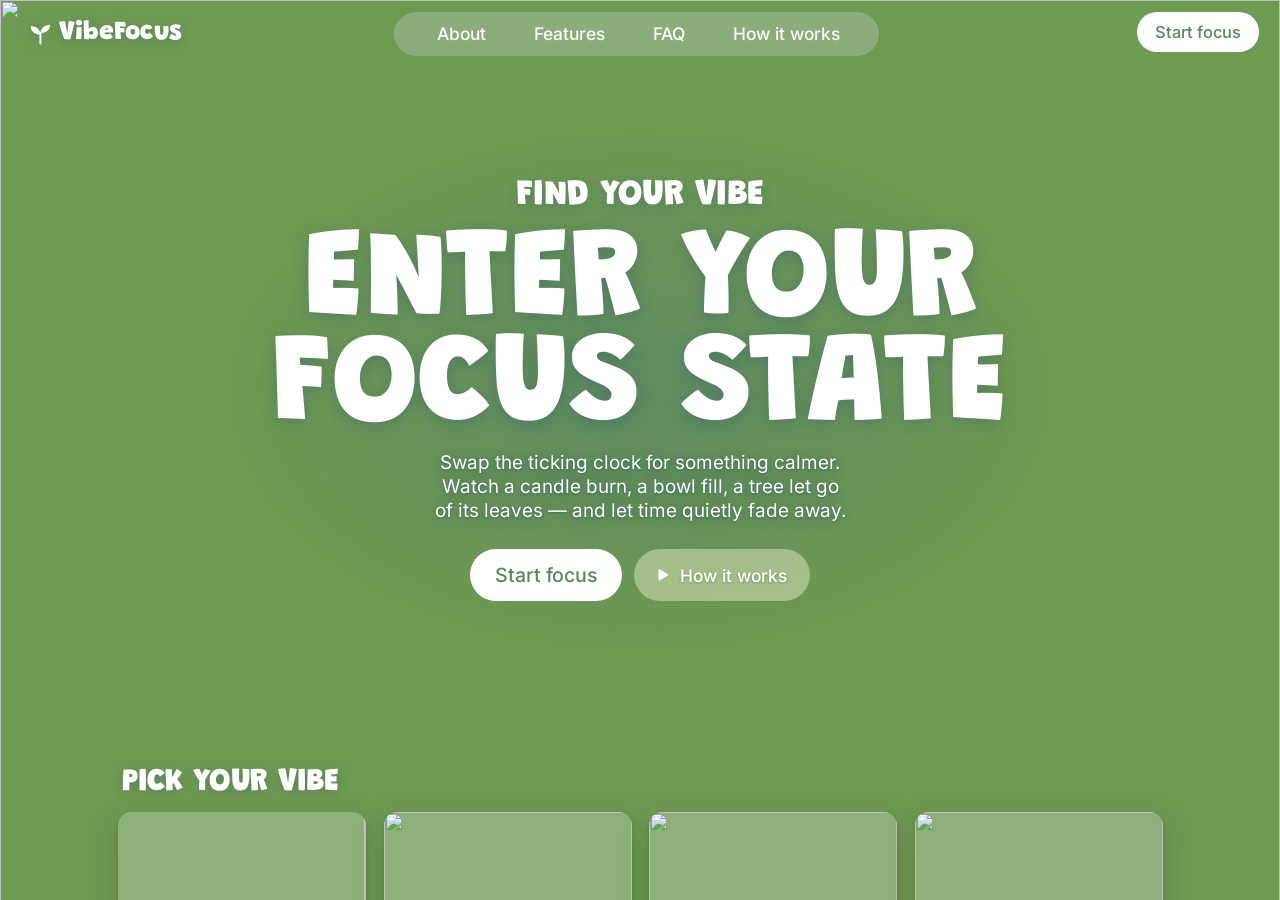
==== commit ba65be95: "Landing: sharper hero video, Start focus scrolls to vibes, four vibe cards - Re-encode the hero loop" ====
--- a/index.html
+++ b/index.html
@@ -122,7 +122,8 @@
       <div class="lp-scene" aria-hidden="true">
         <div class="lp-scene-box">
           <img class="lp-plate" src="https://d2ol7oe51mr4n9.cloudfront.net/user_38xzZboKViGWJOttwIXH07lWA1P/3ca5d10d-ea2f-4907-876f-33bde169469e.jpg" alt="" width="2160" height="1920" decoding="async" fetchpriority="high" />
-          <video class="lp-video" data-src="https://d2ol7oe51mr4n9.cloudfront.net/user_38xzZboKViGWJOttwIXH07lWA1P/d2cb5bef-f92b-4e91-ae93-8dc6555e56ac.mp4" muted loop playsinline preload="none" disablepictureinpicture></video>
+          <!-- Same plate, animated: re-encoded from the 960px source (padding cropped, cleaned, upscaled to 1920; 1280 for phones) -->
+          <video class="lp-video" data-src="media/hillside-loop.mp4" data-src-small="media/hillside-loop-1280.mp4" muted loop playsinline preload="none" disablepictureinpicture></video>
         </div>
       </div>
 
@@ -161,16 +162,13 @@
       <!-- Vibes row -->
       <section class="lp-vibes" aria-labelledby="lp-vibes-title">
         <h2 id="lp-vibes-title" class="lp-vibes-title lp-enter" data-enter="rise">Pick your vibe</h2>
-        <button type="button" class="lp-vibes-link lp-enter js-open-vibes" data-enter="rise">
-          browse all vibes <svg class="lp-chev" viewBox="0 0 24 24" aria-hidden="true"><path d="m9 5 7 7-7 7" fill="none" stroke="currentColor" stroke-width="2.6" stroke-linecap="round" stroke-linejoin="round"/></svg>
-        </button>
-        <ul class="lp-cards" role="list">
+        <ul class="lp-cards" id="lp-cards" role="list">
           <li>
-            <button type="button" class="lp-card lp-enter" data-enter="rise" data-vid="2" aria-label="Start a Tree session — leaves fall as minutes pass">
-              <span class="lp-card-art"><img src="https://d2ol7oe51mr4n9.cloudfront.net/user_38xzZboKViGWJOttwIXH07lWA1P/cd2d844f-ae3f-4fa9-8067-b077530b6e71.webp" alt="" loading="lazy" decoding="async" /></span>
+            <button type="button" class="lp-card lp-enter" data-enter="rise" data-vid="0" aria-label="Start a Candle session — burns with quiet purpose">
+              <span class="lp-card-art lp-card-art--valley"><img src="https://d2ol7oe51mr4n9.cloudfront.net/user_38xzZboKViGWJOttwIXH07lWA1P/3ca5d10d-ea2f-4907-876f-33bde169469e.jpg" alt="" loading="lazy" decoding="async" /></span>
               <span class="lp-card-foot">
                 <svg class="lp-play" viewBox="0 0 24 24" aria-hidden="true"><path d="M8.2 4.6c-1-.6-2.2.1-2.2 1.3v12.2c0 1.2 1.2 1.9 2.2 1.3l10.1-6.1c1-.6 1-2 0-2.6Z" fill="currentColor"/></svg>
-                <span class="lp-card-text"><strong>Tree</strong><span>Leaves fall as minutes pass</span></span>
+                <span class="lp-card-text"><strong>Candle</strong><span>Burns with quiet purpose</span></span>
               </span>
             </button>
           </li>
@@ -180,6 +178,15 @@
               <span class="lp-card-foot">
                 <svg class="lp-play" viewBox="0 0 24 24" aria-hidden="true"><path d="M8.2 4.6c-1-.6-2.2.1-2.2 1.3v12.2c0 1.2 1.2 1.9 2.2 1.3l10.1-6.1c1-.6 1-2 0-2.6Z" fill="currentColor"/></svg>
                 <span class="lp-card-text"><strong>Water Bowl</strong><span>Fills drop by drop with time</span></span>
+              </span>
+            </button>
+          </li>
+          <li>
+            <button type="button" class="lp-card lp-enter" data-enter="rise" data-vid="2" aria-label="Start a Tree session — leaves fall as minutes pass">
+              <span class="lp-card-art"><img src="https://d2ol7oe51mr4n9.cloudfront.net/user_38xzZboKViGWJOttwIXH07lWA1P/cd2d844f-ae3f-4fa9-8067-b077530b6e71.webp" alt="" loading="lazy" decoding="async" /></span>
+              <span class="lp-card-foot">
+                <svg class="lp-play" viewBox="0 0 24 24" aria-hidden="true"><path d="M8.2 4.6c-1-.6-2.2.1-2.2 1.3v12.2c0 1.2 1.2 1.9 2.2 1.3l10.1-6.1c1-.6 1-2 0-2.6Z" fill="currentColor"/></svg>
+                <span class="lp-card-text"><strong>Tree</strong><span>Leaves fall as minutes pass</span></span>
               </span>
             </button>
           </li>
@@ -215,12 +222,6 @@
        SCREEN 1 · Vibe Selection
   ══════════════════════════════════════════ -->
   <section id="screen-vibe" class="screen" aria-label="Choose your focus vibe">
-    <button id="btn-back-hero" class="btn-back vibe-back" aria-label="Back to home">
-      <svg width="16" height="16" viewBox="0 0 24 24" fill="none" stroke="currentColor" stroke-width="2.5" stroke-linecap="round">
-        <path d="M19 12H5M12 5l-7 7 7 7"/>
-      </svg>
-      <span>Back</span>
-    </button>
     <header class="vibe-header">
       <p class="app-eyebrow">VibeFocus</p>
       <p class="app-tagline">Focus isn't tracked. It's experienced.</p>
--- a/landing.css
+++ b/landing.css
@@ -81,19 +81,20 @@
   display: block;
   object-fit: cover;
 }
-/* Video was rendered square from the plate mirror-padded 120/1920 top & bottom */
+/* Re-encoded from the square source with its mirror padding cropped off,
+   so it is 9:8 like the plate and simply covers it. */
 .lp-video {
   position: absolute;
-  left: 0;
-  top: -6.25%;
+  inset: 0;
   width: 100%;
-  height: 112.5%;
-  object-fit: fill;
+  height: 100%;
+  object-fit: cover;
   display: block;
   opacity: 0;
   transition: opacity 0.6s ease;
 }
 .lp-video.is-playing { opacity: 1; }
+
 
 /* Everything else sits above the scene */
 .lp-nav, .lp-copy, .lp-vibes, .lp-foot { position: relative; z-index: 1; }
@@ -163,6 +164,16 @@
 
 /* ── Copy ───────────────────────────────────────────────── */
 .lp-copy { position: absolute; inset: 0; pointer-events: none; }
+.lp-copy::before {
+  content: '';
+  position: absolute;
+  left: calc(260 * var(--u));
+  right: calc(260 * var(--u));
+  top: calc(150 * var(--u));
+  height: calc(580 * var(--u));
+  background: radial-gradient(closest-side, rgba(36, 86, 146, 0.22), rgba(36, 86, 146, 0));
+  pointer-events: none;
+}
 .lp-copy > * { pointer-events: auto; }
 
 .lp-kicker, .lp-headline, .lp-sub {
@@ -200,7 +211,7 @@
   font-size: calc(21.2 * var(--u));
   line-height: calc(27 * var(--u));
   font-weight: 400;
-  text-shadow: 0 calc(1 * var(--u)) calc(10 * var(--u)) rgba(28, 70, 120, 0.3);
+  text-shadow: 0 1px 2px rgba(20, 60, 110, 0.35), 0 calc(2 * var(--u)) calc(14 * var(--u)) rgba(20, 60, 110, 0.4);
 }
 
 .lp-actions {
@@ -244,6 +255,7 @@
   font-weight: 500 !important;
   font-size: calc(19.5 * var(--u)) !important;
   white-space: nowrap;
+  text-shadow: 0 1px 3px rgba(40, 70, 40, 0.35);
 }
 .lp-play {
   width: calc(22 * var(--u));
@@ -277,40 +289,20 @@
   color: #fff;
   text-shadow: 0 calc(2 * var(--u)) calc(12 * var(--u)) rgba(28, 70, 120, 0.28);
 }
-.lp-vibes-link {
-  position: absolute;
-  right: calc(132 * var(--u)); /* right-aligned to x = 1308 */
-  top: calc(870.6 * var(--u));
-  display: inline-flex;
-  align-items: center;
-  gap: calc(4 * var(--u));
-  font-size: calc(22 * var(--u)) !important;
-  line-height: calc(22 * var(--u)) !important;
-  font-weight: 500 !important;
-  white-space: nowrap;
-  text-shadow: 0 calc(1 * var(--u)) calc(10 * var(--u)) rgba(28, 70, 120, 0.3);
-}
-.lp-chev {
-  width: calc(20 * var(--u));
-  height: calc(20 * var(--u));
-  transition: transform 0.25s var(--ease-out);
-}
-.lp-vibes-link:hover .lp-chev { transform: translateX(calc(4 * var(--u))); }
-
 .lp-cards {
   list-style: none;
   margin: 0;
   padding: 0;
-}
-.lp-cards > li {
-  position: absolute;
+  position: absolute;
+  left: calc(133 * var(--u));
   top: calc(913 * var(--u));
-  width: calc(378 * var(--u));
+  width: calc(1175 * var(--u));   /* 133 → 1308, the row's original span */
   height: calc(273 * var(--u));
-}
-.lp-cards > li:nth-child(1) { left: calc(133 * var(--u)); }
-.lp-cards > li:nth-child(2) { left: calc(531 * var(--u)); }
-.lp-cards > li:nth-child(3) { left: calc(929 * var(--u)); }
+  display: grid;
+  grid-template-columns: repeat(4, 1fr);
+  gap: calc(20 * var(--u));
+}
+.lp-cards > li { min-width: 0; height: 100%; }
 
 .lp-card {
   position: relative;
@@ -332,11 +324,17 @@
   object-fit: cover;
   transition: transform 0.6s var(--ease-out);
 }
+/* Candle art: a crop of the scene plate (the far valley, right side) */
+.lp-card-art--valley img {
+  object-position: 100% 62%;
+  transform-origin: 100% 62%;
+  scale: 2.6;
+}
 .lp-card::after {
   content: '';
   position: absolute;
-  inset: 45% 0 0 0;
-  background: linear-gradient(to top, rgba(18, 38, 22, 0.55), rgba(18, 38, 22, 0));
+  inset: 38% 0 0 0;
+  background: linear-gradient(to top, rgba(14, 34, 18, 0.72), rgba(14, 34, 18, 0.28) 55%, rgba(14, 34, 18, 0));
   pointer-events: none;
 }
 .lp-card-foot {
@@ -373,6 +371,8 @@
   box-shadow: 0 calc(18 * var(--u)) calc(40 * var(--u)) rgba(30, 60, 30, 0.28), 0 calc(3 * var(--u)) calc(8 * var(--u)) rgba(30, 60, 30, 0.14);
 }
 .lp-card:hover .lp-card-art img { transform: scale(1.05); }
+
+.lp-card.is-nudged { box-shadow: 0 0 0 calc(3 * var(--u)) rgba(255, 255, 255, 0.9), 0 calc(14 * var(--u)) calc(34 * var(--u)) rgba(30, 60, 30, 0.28); }
 
 /* ── Footer ─────────────────────────────────────────────── */
 .lp-foot {
@@ -452,21 +452,29 @@
   .lp-btn-ghost { height: 52px; min-width: 0; font-size: 17px !important; padding: 0 22px 0 18px; }
   .lp-btn-ghost .lp-play { width: 18px; height: 18px; }
 
+  .lp-copy { position: relative; isolation: isolate; }
+  .lp-copy::before {
+    z-index: -1;
+    left: -20%;
+    right: -20%;
+    top: 30px;
+    height: 640px;
+    background: radial-gradient(closest-side, rgba(30, 78, 138, 0.45), rgba(30, 78, 138, 0));
+  }
+  .lp-sub { text-shadow: 0 1px 2px rgba(15, 50, 95, 0.55), 0 2px 16px rgba(15, 50, 95, 0.5); }
   .lp-vibes {
     margin-top: auto;
     padding-top: 56px;
-    display: grid;
-    grid-template-columns: 1fr auto;
-    align-items: baseline;
-    row-gap: 14px;
-  }
-  .lp-vibes-title, .lp-vibes-link { position: static; }
-  .lp-vibes-title { padding-left: 16px; font-size: 24px; line-height: 1.1; }
-  .lp-vibes-link { padding-right: 16px; font-size: 15px !important; line-height: 1.2 !important; }
-  .lp-chev { width: 16px; height: 16px; }
+    display: flex;
+    flex-direction: column;
+    gap: 14px;
+  }
+  .lp-vibes-title { position: static; padding-left: 16px; font-size: 24px; line-height: 1.1; }
 
   .lp-cards {
-    grid-column: 1 / -1;
+    position: static;
+    width: auto;
+    height: auto;
     display: flex;
     gap: 12px;
     overflow-x: auto;
@@ -512,10 +520,3 @@
   .lp-js .lp-enter { opacity: 1; }
 }
 
-/* Vibe picker (reached from "browse all vibes"): way back home */
-#screen-vibe .vibe-back {
-  position: absolute;
-  top: 1.5rem;
-  left: 1.5rem;
-  z-index: 2;
-}
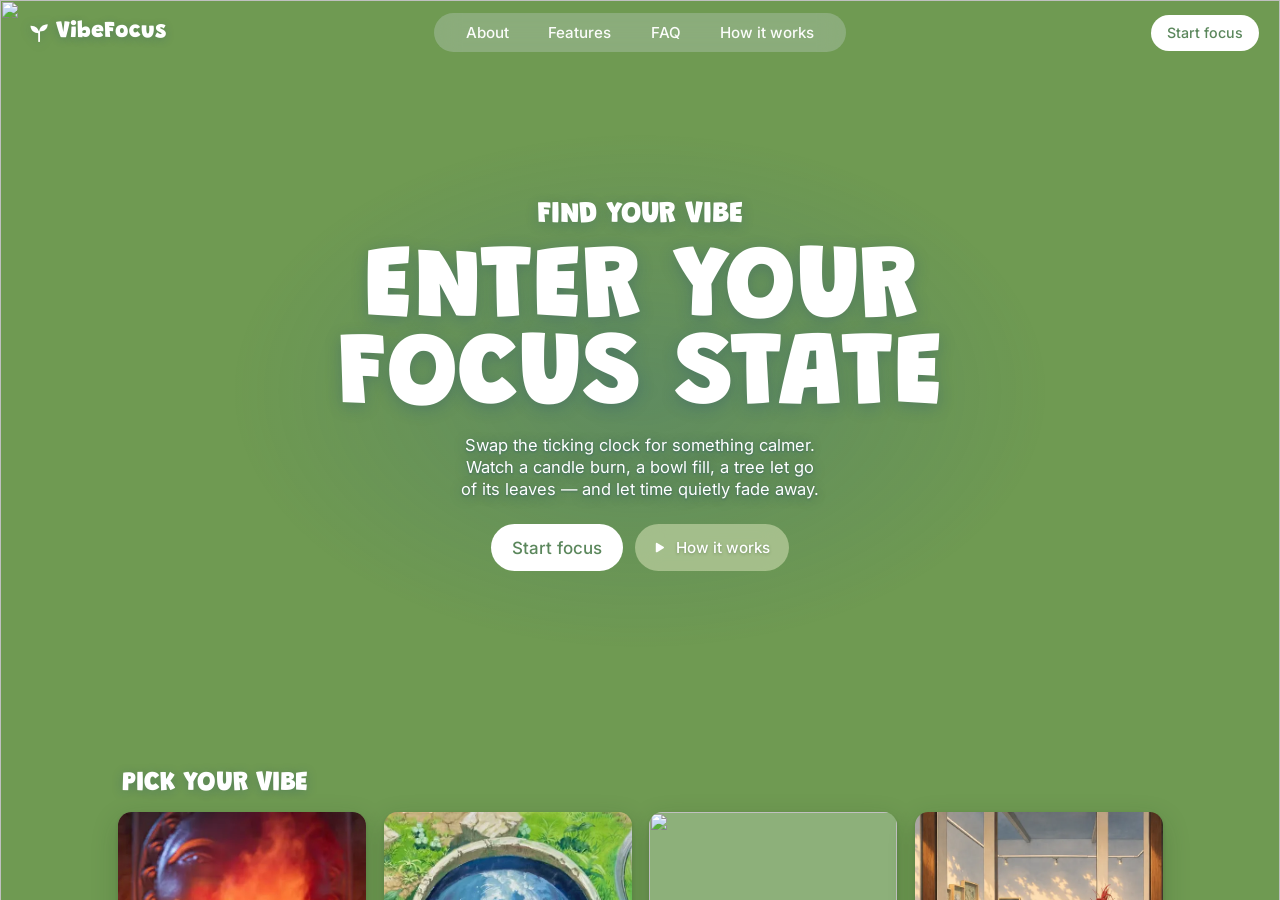
==== commit dec3d866: "Landing: real card art for Candle, Water Bowl and Gallery Replace the placeholder card images with s" ====
--- a/index.html
+++ b/index.html
@@ -34,6 +34,8 @@
   <link rel="preconnect" href="https://d2ol7oe51mr4n9.cloudfront.net" />
   <link rel="stylesheet" href="styles.css" />
   <link rel="stylesheet" href="landing.css" />
+  <link rel="stylesheet" href="duration.css" />
+  <link rel="stylesheet" href="complete.css" />
   <script>
     if (!(window.matchMedia && matchMedia('(prefers-reduced-motion: reduce)').matches) && 'animate' in document.documentElement) {
       document.documentElement.classList.add('lp-js');
@@ -165,7 +167,7 @@
         <ul class="lp-cards" id="lp-cards" role="list">
           <li>
             <button type="button" class="lp-card lp-enter" data-enter="rise" data-vid="0" aria-label="Start a Candle session — burns with quiet purpose">
-              <span class="lp-card-art lp-card-art--valley"><img src="https://d2ol7oe51mr4n9.cloudfront.net/user_38xzZboKViGWJOttwIXH07lWA1P/3ca5d10d-ea2f-4907-876f-33bde169469e.jpg" alt="" loading="lazy" decoding="async" /></span>
+              <span class="lp-card-art lp-card-art--candle"><img src="media/vibe-candle.webp" alt="" loading="lazy" decoding="async" /></span>
               <span class="lp-card-foot">
                 <svg class="lp-play" viewBox="0 0 24 24" aria-hidden="true"><path d="M8.2 4.6c-1-.6-2.2.1-2.2 1.3v12.2c0 1.2 1.2 1.9 2.2 1.3l10.1-6.1c1-.6 1-2 0-2.6Z" fill="currentColor"/></svg>
                 <span class="lp-card-text"><strong>Candle</strong><span>Burns with quiet purpose</span></span>
@@ -174,7 +176,7 @@
           </li>
           <li>
             <button type="button" class="lp-card lp-enter" data-enter="rise" data-vid="1" aria-label="Start a Water Bowl session — fills drop by drop with time">
-              <span class="lp-card-art"><img src="https://d2ol7oe51mr4n9.cloudfront.net/user_38xzZboKViGWJOttwIXH07lWA1P/48f5b97e-c27c-4afd-9427-eb35aebd1751.webp" alt="" loading="lazy" decoding="async" /></span>
+              <span class="lp-card-art"><img src="media/vibe-water-bowl.webp" alt="" loading="lazy" decoding="async" /></span>
               <span class="lp-card-foot">
                 <svg class="lp-play" viewBox="0 0 24 24" aria-hidden="true"><path d="M8.2 4.6c-1-.6-2.2.1-2.2 1.3v12.2c0 1.2 1.2 1.9 2.2 1.3l10.1-6.1c1-.6 1-2 0-2.6Z" fill="currentColor"/></svg>
                 <span class="lp-card-text"><strong>Water Bowl</strong><span>Fills drop by drop with time</span></span>
@@ -192,7 +194,7 @@
           </li>
           <li>
             <button type="button" class="lp-card lp-enter" data-enter="rise" data-vid="3" aria-label="Start a Gallery session — uncover a masterpiece each session">
-              <span class="lp-card-art"><img src="https://d2ol7oe51mr4n9.cloudfront.net/user_38xzZboKViGWJOttwIXH07lWA1P/cde5384e-ce4d-423f-925a-451b779066e0.webp" alt="" loading="lazy" decoding="async" /></span>
+              <span class="lp-card-art"><img src="media/vibe-gallery.webp" alt="" loading="lazy" decoding="async" /></span>
               <span class="lp-card-foot">
                 <svg class="lp-play" viewBox="0 0 24 24" aria-hidden="true"><path d="M8.2 4.6c-1-.6-2.2.1-2.2 1.3v12.2c0 1.2 1.2 1.9 2.2 1.3l10.1-6.1c1-.6 1-2 0-2.6Z" fill="currentColor"/></svg>
                 <span class="lp-card-text"><strong>Gallery</strong><span>Uncover a masterpiece each session</span></span>
@@ -204,16 +206,21 @@
 
       <!-- Footer -->
       <footer class="lp-foot">
-        <span>Crafted with 💜 for deep work &amp; mindfulness</span>
-        <span class="lp-foot-links">
-          <a href="about.html">About</a>
-          <a href="features.html">Features</a>
-          <a href="faq.html">FAQ</a>
-          <a href="https://www.linkedin.com/in/ghoshankan/" target="_blank" rel="noopener noreferrer">
+        <div class="lp-foot-bar">
+          <span class="lp-foot-brand">
+            <svg viewBox="0 0 32 32" aria-hidden="true"><path d="M16 29V15.5" fill="none" stroke="currentColor" stroke-width="2.6" stroke-linecap="round"/><path d="M16 17.5C15.6 11 11 6.6 3.6 6.8 3.9 13.6 8.6 17.7 16 17.5Z" fill="currentColor"/><path d="M16 15.2C16.5 9.4 20.8 5.2 28.4 4.8 28.2 11.6 23.5 15.6 16 15.2Z" fill="currentColor"/></svg>
+            <strong>VibeFocus</strong><span class="lp-foot-note">Made for deep work &amp; mindfulness</span>
+          </span>
+          <nav class="lp-foot-links" aria-label="Footer">
+            <a href="about.html">About</a>
+            <a href="features.html">Features</a>
+            <a href="faq.html">FAQ</a>
+          </nav>
+          <a class="lp-foot-review" href="https://www.linkedin.com/in/ghoshankan/" target="_blank" rel="noopener noreferrer">
             <svg viewBox="0 0 24 24" aria-hidden="true"><path fill="currentColor" d="M20.447 20.452h-3.554v-5.569c0-1.328-.027-3.037-1.852-3.037-1.853 0-2.136 1.445-2.136 2.939v5.667H9.351V9h3.414v1.561h.046c.477-.9 1.637-1.85 3.37-1.85 3.601 0 4.267 2.37 4.267 5.455v6.286zM5.337 7.433a2.062 2.062 0 01-2.063-2.065 2.064 2.064 0 112.063 2.065zm1.782 13.019H3.555V9h3.564v11.452zM22.225 0H1.771C.792 0 0 .774 0 1.729v20.542C0 23.227.792 24 1.771 24h20.451C23.2 24 24 23.227 24 22.271V1.729C24 .774 23.2 0 22.222 0h.003z"/></svg>
-            Leave a review on LinkedIn
+            Review on LinkedIn
           </a>
-        </span>
+        </div>
       </footer>
     </div>
   </section>
--- a/landing.css
+++ b/landing.css
@@ -109,34 +109,36 @@
   gap: calc(7 * var(--u));
   font-family: var(--display);
   font-weight: 900;
-  font-size: calc(29.5 * var(--u));
+  font-size: calc(26 * var(--u));
   line-height: 1;
   letter-spacing: 0.005em;
   text-shadow: 0 calc(2 * var(--u)) calc(10 * var(--u)) rgba(28, 70, 120, 0.25);
 }
 .lp-logo-icon {
-  width: calc(28 * var(--u));
-  height: calc(28 * var(--u));
+  width: calc(25 * var(--u));
+  height: calc(25 * var(--u));
   color: #fff;
   filter: drop-shadow(0 calc(2 * var(--u)) calc(6 * var(--u)) rgba(28, 70, 120, 0.25));
 }
 
 .lp-navpill {
   position: absolute;
-  left: calc(443 * var(--u));
-  top: calc(13 * var(--u));
-  width: calc(546 * var(--u));
-  height: calc(50 * var(--u));
-  border-radius: calc(25 * var(--u));
-  padding-left: calc(49 * var(--u));
+  left: 0;
+  right: 0;
+  margin: 0 auto;
+  top: calc(15 * var(--u));
+  width: fit-content;
+  height: calc(44 * var(--u));
+  border-radius: calc(22 * var(--u));
+  padding: 0 calc(36 * var(--u));
   display: flex;
   align-items: center;
-  gap: calc(54 * var(--u));
+  gap: calc(44 * var(--u));
   background: rgba(173, 196, 174, 0.45);
   -webkit-backdrop-filter: blur(calc(14 * var(--u)));
   backdrop-filter: blur(calc(14 * var(--u)));
   font-weight: 500;
-  font-size: calc(19.5 * var(--u));
+  font-size: calc(17 * var(--u));
   line-height: 1;
   white-space: nowrap;
 }
@@ -150,15 +152,15 @@
 .lp-cta-top {
   position: absolute;
   right: calc(24 * var(--u));      /* right edge at x = 1416, as in the frame */
-  top: calc(14 * var(--u));
-  min-width: calc(105 * var(--u));
-  height: calc(45 * var(--u));
-  padding: 0 calc(20 * var(--u));
+  top: calc(17 * var(--u));
+  min-width: calc(96 * var(--u));
+  height: calc(40 * var(--u));
+  padding: 0 calc(18 * var(--u));
   border-radius: 999px;
   background: #fff !important;
   color: var(--green) !important;
   font-weight: 500 !important;
-  font-size: calc(18.5 * var(--u)) !important;
+  font-size: calc(16 * var(--u)) !important;
   white-space: nowrap;
 }
 
@@ -185,21 +187,21 @@
 }
 .lp-kicker {
   /* cap top at y = 203 */
-  top: calc(199.85 * var(--u));
+  top: calc(225.4 * var(--u));
   font-family: var(--display);
   font-weight: 900;
-  font-size: calc(40.5 * var(--u));
-  line-height: calc(40.5 * var(--u));
+  font-size: calc(34 * var(--u));
+  line-height: calc(34 * var(--u));
   text-transform: uppercase;
   text-shadow: 0 calc(3 * var(--u)) calc(14 * var(--u)) rgba(28, 70, 120, 0.24);
 }
 .lp-headline {
   /* cap top at y = 261 */
-  top: calc(262.6 * var(--u));
+  top: calc(278.8 * var(--u));
   font-family: var(--display);
   font-weight: 900;
-  font-size: calc(143.5 * var(--u));
-  line-height: calc(118 * var(--u));
+  font-size: calc(118 * var(--u));
+  line-height: calc(98 * var(--u));
   text-transform: uppercase;
   text-shadow: 0 calc(4 * var(--u)) calc(18 * var(--u)) rgba(28, 70, 120, 0.28);
   white-space: nowrap;
@@ -207,9 +209,9 @@
 .lp-line { display: block; }
 
 .lp-sub {
-  top: calc(507 * var(--u));
-  font-size: calc(21.2 * var(--u));
-  line-height: calc(27 * var(--u));
+  top: calc(488 * var(--u));
+  font-size: calc(18.5 * var(--u));
+  line-height: calc(25 * var(--u));
   font-weight: 400;
   text-shadow: 0 1px 2px rgba(20, 60, 110, 0.35), 0 calc(2 * var(--u)) calc(14 * var(--u)) rgba(20, 60, 110, 0.4);
 }
@@ -218,8 +220,8 @@
   position: absolute;
   left: 0;
   right: 0;
-  top: calc(617 * var(--u));
-  height: calc(60 * var(--u));
+  top: calc(590 * var(--u));
+  height: calc(52 * var(--u));
   display: flex;
   justify-content: center;
   align-items: center;
@@ -232,20 +234,20 @@
   transition: transform 0.25s var(--ease-out), box-shadow 0.25s ease, background-color 0.25s ease;
 }
 .lp-btn-primary {
-  min-width: calc(144 * var(--u));
-  height: calc(59 * var(--u));
-  padding: 0 calc(28 * var(--u));
+  min-width: calc(128 * var(--u));
+  height: calc(52 * var(--u));
+  padding: 0 calc(24 * var(--u));
   border-radius: 999px;
   background: #fff !important;
   color: var(--green) !important;
   font-weight: 500 !important;
-  font-size: calc(22 * var(--u)) !important;
+  font-size: calc(19 * var(--u)) !important;
   white-space: nowrap;
 }
 .lp-btn-ghost {
-  min-width: calc(184 * var(--u));
-  height: calc(58 * var(--u));
-  padding: 0 calc(26 * var(--u)) 0 calc(22 * var(--u));
+  min-width: calc(160 * var(--u));
+  height: calc(52 * var(--u));
+  padding: 0 calc(22 * var(--u)) 0 calc(19 * var(--u));
   gap: calc(10 * var(--u));
   border-radius: 999px;
   background: rgba(204, 218, 173, 0.6) !important;
@@ -253,7 +255,7 @@
   backdrop-filter: blur(calc(14 * var(--u)));
   color: #fff !important;
   font-weight: 500 !important;
-  font-size: calc(19.5 * var(--u)) !important;
+  font-size: calc(17 * var(--u)) !important;
   white-space: nowrap;
   text-shadow: 0 1px 3px rgba(40, 70, 40, 0.35);
 }
@@ -263,7 +265,7 @@
   color: #fff;
   flex: none;
 }
-.lp-btn-ghost .lp-play { width: calc(20 * var(--u)); height: calc(20 * var(--u)); }
+.lp-btn-ghost .lp-play { width: calc(17 * var(--u)); height: calc(17 * var(--u)); }
 
 /* Pills rise 2u on hover */
 .lp-btn-primary:hover, .lp-btn-ghost:hover, .lp-cta-top:hover {
@@ -278,12 +280,12 @@
 .lp-vibes-title {
   position: absolute;
   left: calc(137 * var(--u));
-  top: calc(863.2 * var(--u)); /* cap top at y = 866 */
+  top: calc(866.6 * var(--u)); /* cap top at y = 869 */
   margin: 0;
   font-family: var(--display);
   font-weight: 900;
-  font-size: calc(36 * var(--u));
-  line-height: calc(36 * var(--u));
+  font-size: calc(31 * var(--u));
+  line-height: calc(31 * var(--u));
   text-transform: uppercase;
   letter-spacing: 0;
   color: #fff;
@@ -324,12 +326,8 @@
   object-fit: cover;
   transition: transform 0.6s var(--ease-out);
 }
-/* Candle art: a crop of the scene plate (the far valley, right side) */
-.lp-card-art--valley img {
-  object-position: 100% 62%;
-  transform-origin: 100% 62%;
-  scale: 2.6;
-}
+/* Candle art is portrait: favour the lower half so the fire's face sits above the label */
+.lp-card-art--candle img { object-position: 50% 95%; }
 .lp-card::after {
   content: '';
   position: absolute;
@@ -374,25 +372,62 @@
 
 .lp-card.is-nudged { box-shadow: 0 0 0 calc(3 * var(--u)) rgba(255, 255, 255, 0.9), 0 calc(14 * var(--u)) calc(34 * var(--u)) rgba(30, 60, 30, 0.28); }
 
-/* ── Footer ─────────────────────────────────────────────── */
 .lp-foot {
   position: absolute;
   left: 0;
   right: 0;
-  top: calc(1222 * var(--u));
+  top: calc(1216 * var(--u));
   display: flex;
   justify-content: center;
-  align-items: center;
-  flex-wrap: wrap;
-  gap: calc(8 * var(--u)) calc(28 * var(--u));
-  font-size: calc(15 * var(--u));
-  line-height: 1.3;
-  text-shadow: 0 1px 8px rgba(20, 50, 20, 0.55);
-}
-.lp-foot-links { display: inline-flex; align-items: center; gap: calc(22 * var(--u)); }
-.lp-foot-links a { display: inline-flex; align-items: center; gap: calc(6 * var(--u)); font-weight: 500; transition: opacity 0.2s ease; }
-.lp-foot-links a:hover { opacity: 0.75; }
-.lp-foot-links svg { width: calc(14 * var(--u)); height: calc(14 * var(--u)); }
+  pointer-events: none;
+}
+.lp-foot-bar {
+  pointer-events: auto;
+  display: inline-flex;
+  align-items: center;
+  height: calc(40 * var(--u));
+  padding: 0 calc(6 * var(--u)) 0 calc(16 * var(--u));
+  border-radius: 999px;
+  background: rgba(28, 58, 34, 0.32);
+  border: 1px solid rgba(255, 255, 255, 0.22);
+  -webkit-backdrop-filter: blur(12px);
+  backdrop-filter: blur(12px);
+  box-shadow: 0 calc(6 * var(--u)) calc(20 * var(--u)) rgba(20, 50, 20, 0.18);
+  font-size: calc(13 * var(--u));
+  line-height: 1;
+  color: rgba(255, 255, 255, 0.92);
+  white-space: nowrap;
+}
+.lp-foot-brand { display: inline-flex; align-items: center; gap: calc(7 * var(--u)); }
+.lp-foot-brand svg { width: calc(14 * var(--u)); height: calc(14 * var(--u)); color: #fff; }
+.lp-foot-brand strong { font-family: var(--display); font-weight: 900; font-size: calc(14 * var(--u)); color: #fff; letter-spacing: 0.01em; }
+.lp-foot-note { opacity: 0.78; margin-left: calc(4 * var(--u)); }
+.lp-foot-links {
+  display: inline-flex;
+  align-items: center;
+  gap: calc(18 * var(--u));
+  margin-left: calc(16 * var(--u));
+  padding-left: calc(16 * var(--u));
+  border-left: 1px solid rgba(255, 255, 255, 0.25);
+  height: calc(16 * var(--u));
+}
+.lp-foot-links a { font-weight: 500; color: #fff; transition: opacity 0.2s ease; }
+.lp-foot-links a:hover { opacity: 0.7; }
+.lp-foot-review {
+  display: inline-flex;
+  align-items: center;
+  gap: calc(6 * var(--u));
+  margin-left: calc(16 * var(--u));
+  height: calc(28 * var(--u));
+  padding: 0 calc(12 * var(--u));
+  border-radius: 999px;
+  background: #fff;
+  color: var(--green) !important;
+  font-weight: 500;
+  transition: transform 0.2s ease, box-shadow 0.2s ease;
+}
+.lp-foot-review svg { width: calc(12 * var(--u)); height: calc(12 * var(--u)); }
+.lp-foot-review:hover { transform: translateY(-1px); box-shadow: 0 4px 12px rgba(20, 50, 20, 0.2); }
 
 /* The floating LinkedIn pill would sit on top of the cards — the hero carries it in its footer instead */
 body:has(#screen-hero.active) .global-linkedin-btn { display: none !important; }
@@ -430,7 +465,7 @@
     padding: 0 16px;
   }
   .lp-logo, .lp-cta-top { position: static; }
-  .lp-logo { font-size: 24px; gap: 6px; }
+  .lp-logo { font-size: 22px; gap: 6px; }
   .lp-logo-icon { width: 24px; height: 24px; }
   .lp-navpill { display: none; }
   .lp-cta-top { height: 40px; min-width: 0; padding: 0 18px; font-size: 16px !important; }
@@ -443,13 +478,13 @@
     text-align: center;
   }
   .lp-kicker, .lp-headline, .lp-sub, .lp-actions { position: static; }
-  .lp-kicker { font-size: 20px; line-height: 1.1; }
-  .lp-headline { margin-top: 8px; font-size: 51px; line-height: 0.92; white-space: normal; }
-  .lp-sub { margin-top: 18px; max-width: 34ch; font-size: 16px; line-height: 1.45; }
+  .lp-kicker { font-size: 17px; line-height: 1.1; }
+  .lp-headline { margin-top: 8px; font-size: 44px; line-height: 0.92; white-space: normal; }
+  .lp-sub { margin-top: 16px; max-width: 34ch; font-size: 15px; line-height: 1.45; }
   .lp-br { display: none; }
   .lp-actions { margin-top: 26px; height: auto; flex-wrap: wrap; gap: 10px; }
-  .lp-btn-primary { height: 52px; font-size: 18px !important; padding: 0 26px; }
-  .lp-btn-ghost { height: 52px; min-width: 0; font-size: 17px !important; padding: 0 22px 0 18px; }
+  .lp-btn-primary { height: 48px; font-size: 16px !important; padding: 0 22px; }
+  .lp-btn-ghost { height: 48px; min-width: 0; font-size: 15px !important; padding: 0 20px 0 16px; }
   .lp-btn-ghost .lp-play { width: 18px; height: 18px; }
 
   .lp-copy { position: relative; isolation: isolate; }
@@ -469,7 +504,7 @@
     flex-direction: column;
     gap: 14px;
   }
-  .lp-vibes-title { position: static; padding-left: 16px; font-size: 24px; line-height: 1.1; }
+  .lp-vibes-title { position: static; padding-left: 16px; font-size: 21px; line-height: 1.1; }
 
   .lp-cards {
     position: static;
@@ -499,16 +534,23 @@
   .lp-card-text strong { font-size: 18px; }
   .lp-card-text span { font-size: 12.5px; }
 
-  .lp-foot {
-    margin-top: 18px;
-    padding: 0 16px;
-    flex-direction: column;
-    gap: 8px;
+  .lp-foot { margin-top: 20px; padding: 0 16px; }
+  .lp-foot-bar {
+    height: auto;
+    flex-wrap: wrap;
+    justify-content: center;
+    gap: 10px 14px;
+    padding: 12px 16px;
+    border-radius: 18px;
     font-size: 13px;
-    text-align: center;
-  }
-  .lp-foot-links { flex-wrap: wrap; justify-content: center; gap: 8px 16px; }
-  .lp-foot-links svg { width: 13px; height: 13px; }
+    white-space: normal;
+  }
+  .lp-foot-brand svg { width: 14px; height: 14px; }
+  .lp-foot-brand strong { font-size: 14px; }
+  .lp-foot-note { display: none; }
+  .lp-foot-links { margin: 0; padding-left: 14px; height: 14px; gap: 14px; }
+  .lp-foot-review { margin: 0; height: 28px; padding: 0 12px; }
+  .lp-foot-review svg { width: 12px; height: 12px; }
 }
 
 /* ══════════════════════════════════════════════════════════
--- a/duration.css
+++ b/duration.css
@@ -0,0 +1,350 @@
+/* ══════════════════════════════════════════════════════════
+   VibeFocus — Duration screen, sunny-hillside look
+   Matches the landing hero: the hillside plate behind, sage glass,
+   Grandstander display type, white pills with green text.
+   Scoped to #screen-duration; app.js hooks are unchanged.
+   (!important is needed where styles.css already forces fonts/sizes.)
+══════════════════════════════════════════════════════════ */
+
+#screen-duration {
+  --dz-green: #5b875c;
+  --dz-display: 'Grandstander', 'Trebuchet MS', system-ui, sans-serif;
+  --dz-body: 'LP Inter', 'Inter', system-ui, -apple-system, sans-serif;
+  --dz-glass: rgba(173, 196, 174, 0.42);
+  --dz-glass-hover: rgba(190, 212, 190, 0.56);
+  --dz-shadow: rgba(28, 70, 120, 0.28);
+
+  /* The hero's plate, softened by a sky-to-grass wash (stays put while the panel scrolls) */
+  background:
+    linear-gradient(180deg, rgba(38, 92, 156, 0.34) 0%, rgba(38, 92, 156, 0.14) 42%, rgba(34, 74, 40, 0.38) 100%),
+    url('https://d2ol7oe51mr4n9.cloudfront.net/user_38xzZboKViGWJOttwIXH07lWA1P/3ca5d10d-ea2f-4907-876f-33bde169469e.jpg') 50% 0% / cover no-repeat,
+    #5f93c9 !important;
+  color: #fff;
+  font-family: var(--dz-body);
+}
+
+/* Drop the old grain + breathing glow */
+#screen-duration::before,
+#screen-duration::after { display: none !important; }
+
+#screen-duration .dur-left-panel {
+  border: none !important;
+  background: none;
+}
+
+/* ── Dial: a frosted glass sun ───────────────────────────── */
+#screen-duration .glass-dial-orb {
+  background: radial-gradient(circle at 35% 30%, rgba(255, 255, 255, 0.34) 0%, rgba(255, 255, 255, 0.16) 55%, rgba(255, 255, 255, 0.1) 100%);
+  border: 1px solid rgba(255, 255, 255, 0.55);
+  -webkit-backdrop-filter: blur(16px);
+  backdrop-filter: blur(16px);
+  box-shadow:
+    0 24px 60px rgba(28, 70, 120, 0.28),
+    inset 0 2px 0 rgba(255, 255, 255, 0.55),
+    inset 0 -18px 40px rgba(28, 70, 120, 0.12);
+}
+#screen-duration .dial-brass-rim {
+  background: linear-gradient(160deg, #ffffff 0%, rgba(255, 255, 255, 0.75) 50%, #ffffff 100%) border-box;
+  box-shadow: 0 6px 18px rgba(28, 70, 120, 0.2);
+}
+#screen-duration .tick { background: rgba(255, 255, 255, 0.55); }
+#screen-duration .tick:nth-child(3n+1) { background: #fff; }
+#screen-duration .dial-glow-aura,
+#screen-duration .dial-shimmer { display: none; }
+
+#screen-duration .dial-eyebrow {
+  font-family: var(--dz-display) !important;
+  font-weight: 900;
+  font-size: 17px;
+  letter-spacing: 0.04em !important;
+  color: #fff;
+  text-shadow: 0 2px 10px var(--dz-shadow);
+  margin-bottom: 0.4rem;
+}
+#screen-duration .dial-display-time {
+  font-family: var(--dz-display);
+  font-style: normal;
+  font-weight: 900;
+  font-size: 6.4rem;
+  line-height: 0.95;
+  letter-spacing: 0;
+  text-shadow: 0 4px 18px var(--dz-shadow);
+}
+/* Nothing picked yet: a quiet placeholder dash instead of a heavy bar */
+#screen-duration:not([class*="dur-selected-"]) .dial-display-time::after {
+  opacity: 0.5;
+  font-size: 0.6em;
+}
+#screen-duration .dial-unit {
+  font-family: var(--dz-body) !important;
+  font-size: 15px;
+  font-weight: 500;
+  letter-spacing: 0 !important;
+  text-transform: none !important;
+  color: rgba(255, 255, 255, 0.92);
+  text-shadow: 0 1px 8px var(--dz-shadow);
+}
+/* The orbiting gem becomes a small sun */
+#screen-duration .dial-orbit-dot {
+  border: 2px solid #fff !important;
+  background: radial-gradient(circle at 40% 35%, #fffbe8 0%, #ffe08a 55%, #f6c445 100%) !important;
+  box-shadow: 0 0 12px rgba(255, 224, 138, 0.9), 0 0 26px rgba(255, 224, 138, 0.45) !important;
+}
+
+/* ── Right panel ─────────────────────────────────────────── */
+#screen-duration .btn-back {
+  border: none;
+  background: rgba(173, 196, 174, 0.45);
+  -webkit-backdrop-filter: blur(14px);
+  backdrop-filter: blur(14px);
+  color: #fff;
+  padding: 0.6rem 1.15rem 0.6rem 0.95rem;
+}
+#screen-duration .btn-back span {
+  font-family: var(--dz-body) !important;
+  font-size: 15px;
+  font-weight: 500;
+  letter-spacing: 0 !important;
+  text-transform: none !important;
+}
+#screen-duration .btn-back:hover {
+  background: rgba(190, 212, 190, 0.6);
+  color: #fff;
+  transform: translateX(-3px);
+}
+
+#screen-duration .dur-heading {
+  font-family: var(--dz-display) !important;
+  font-style: normal !important;
+  font-weight: 900 !important;
+  text-transform: uppercase;
+  font-size: clamp(2.4rem, 4.4vw, 3.9rem);
+  line-height: 0.98;
+  letter-spacing: 0;
+  text-shadow: 0 4px 18px var(--dz-shadow);
+}
+#screen-duration .dur-subtitle {
+  font-family: var(--dz-body);
+  font-size: 18px;
+  font-weight: 400;
+  letter-spacing: 0;
+  text-transform: none;
+  color: #fff;
+  opacity: 0.95;
+  margin-top: 0.6rem;
+  text-shadow: 0 1px 2px rgba(20, 60, 110, 0.3), 0 2px 12px rgba(20, 60, 110, 0.35);
+}
+
+/* ── Duration cards: sage glass, white when chosen ───────── */
+#screen-duration .dur-pills { gap: 1rem; }
+
+#screen-duration .dur-pill {
+  border: 1px solid rgba(255, 255, 255, 0.38);
+  border-radius: 20px;
+  background: var(--dz-glass);
+  -webkit-backdrop-filter: blur(14px);
+  backdrop-filter: blur(14px);
+  box-shadow: 0 10px 28px rgba(28, 70, 120, 0.16);
+  padding: 1.4rem 1.25rem;
+}
+#screen-duration .dur-pill::before { display: none; }
+#screen-duration .dur-pill:hover {
+  border-color: rgba(255, 255, 255, 0.6);
+  background: var(--dz-glass-hover);
+  transform: translateY(-3px);
+  box-shadow: 0 16px 34px rgba(28, 70, 120, 0.22);
+}
+#screen-duration .dur-pill:focus-visible {
+  border-color: #fff !important;
+  box-shadow: 0 0 0 3px rgba(255, 255, 255, 0.75), 0 16px 34px rgba(28, 70, 120, 0.22) !important;
+}
+
+#screen-duration .pill-time {
+  font-family: var(--dz-display);
+  font-style: normal;
+  font-weight: 900;
+  font-size: 3rem;
+  color: #fff;
+  text-shadow: 0 3px 12px var(--dz-shadow);
+}
+#screen-duration .preset-hero .pill-time { font-size: 3.6rem; }
+#screen-duration .pill-hairline { background: rgba(255, 255, 255, 0.55); }
+#screen-duration .pill-tag {
+  font-family: var(--dz-body) !important;
+  font-size: 15px;
+  font-weight: 500;
+  letter-spacing: 0 !important;
+  text-transform: none !important;
+  color: #fff;
+  text-shadow: 0 1px 8px var(--dz-shadow);
+}
+
+/* Selected: solid white card, green type (beats the per-vibe glows) */
+#screen-duration .dur-pill.selected {
+  background: #fff !important;
+  border-color: #fff !important;
+  transform: translateY(-3px) scale(1.02);
+  box-shadow: 0 18px 40px rgba(28, 70, 120, 0.28) !important;
+}
+#screen-duration .dur-pill.selected .pill-time,
+#screen-duration .dur-pill.selected .pill-tag,
+#screen-duration .dur-pill.selected .pill-unit,
+#screen-duration .dur-pill.selected #custom-minutes {
+  color: var(--dz-green);
+  text-shadow: none;
+}
+#screen-duration .dur-pill.selected .pill-hairline { background-color: rgba(91, 135, 92, 0.35) !important; }
+
+/* "Recommended" as a small pill instead of the gold ribbon */
+#screen-duration .pill-ribbon {
+  top: 12px;
+  right: 12px;
+  transform: none;
+  padding: 5px 11px;
+  border-radius: 999px;
+  background: #fff;
+  color: var(--dz-green);
+  font-family: var(--dz-body) !important;
+  font-size: 12px;
+  font-weight: 600;
+  letter-spacing: 0 !important;
+  text-transform: none !important;
+  box-shadow: 0 4px 12px rgba(28, 70, 120, 0.18);
+}
+#screen-duration .dur-pill.selected .pill-ribbon {
+  background: var(--dz-green);
+  color: #fff;
+}
+
+/* Custom minutes */
+#screen-duration #custom-minutes {
+  font-family: var(--dz-display);
+  font-style: normal;
+  font-weight: 900;
+  font-size: 2.4rem;
+  width: 72px;
+  color: #fff;
+  border-bottom: 2px solid rgba(255, 255, 255, 0.6);
+}
+#screen-duration #custom-minutes:focus { border-color: #fff; }
+#screen-duration .dur-pill.selected #custom-minutes { border-color: rgba(91, 135, 92, 0.55); }
+#screen-duration .pill-unit {
+  font-family: var(--dz-body) !important;
+  font-size: 14px;
+  font-weight: 500;
+  letter-spacing: 0 !important;
+  text-transform: none !important;
+  color: rgba(255, 255, 255, 0.92);
+}
+
+/* ── Start: the hero's white pill ────────────────────────── */
+#screen-duration .btn-start {
+  width: 100%;
+  min-height: 62px;
+  padding: 0 2rem;
+  border: none;
+  background: #fff;
+  color: var(--dz-green);
+  box-shadow: 0 12px 30px rgba(28, 70, 120, 0.24);
+  -webkit-backdrop-filter: none;
+  backdrop-filter: none;
+}
+#screen-duration .btn-start-label {
+  font-family: var(--dz-body) !important;
+  font-size: 20px;
+  font-weight: 600;
+  letter-spacing: 0 !important;
+  text-transform: none !important;
+}
+#screen-duration .btn-start svg { color: var(--dz-green); }
+#screen-duration .btn-start-pulse { display: none; }
+#screen-duration .btn-start:not(:disabled):hover {
+  background: #fff;
+  transform: translateY(-2px);
+  box-shadow: 0 16px 36px rgba(28, 70, 120, 0.3);
+}
+#screen-duration .btn-start:disabled {
+  opacity: 1;
+  cursor: not-allowed;
+  background: rgba(255, 255, 255, 0.72);
+  color: rgba(91, 135, 92, 0.6);
+  box-shadow: none;
+}
+#screen-duration .btn-start:disabled svg { color: rgba(91, 135, 92, 0.6); }
+
+/* ══════════════════════════════════════════════════════════
+   Tablets & phones
+══════════════════════════════════════════════════════════ */
+@media (max-width: 968px) {
+  #screen-duration { padding: 0; }
+  #screen-duration .dur-split-container { position: relative; }
+  #screen-duration .dur-left-panel {
+    min-height: 0 !important;
+    padding: 76px 16px 4px !important;
+  }
+  #screen-duration .glass-dial-orb {
+    width: 220px !important;
+    height: 220px !important;
+  }
+  #screen-duration .tick { transform-origin: 50% 94px; } /* 220/2 − 16 */
+  #screen-duration .dial-display-time { font-size: 4.6rem; }
+  #screen-duration .dial-eyebrow { font-size: 15px; }
+  #screen-duration .dial-unit { font-size: 13px; }
+
+  #screen-duration .dur-right-panel {
+    padding: 20px 16px 24px !important;
+    overflow: visible;
+  }
+  /* Back sits at the top-left of the screen on small layouts */
+  #screen-duration .btn-back {
+    position: absolute;
+    top: 16px;
+    left: 16px;
+    z-index: 3;
+    margin: 0;
+  }
+  #screen-duration .dur-intro { text-align: center; }
+  #screen-duration .dur-heading {
+    font-size: clamp(1.7rem, 8vw, 2.3rem) !important;
+    line-height: 1.02 !important;
+    margin-bottom: 0 !important;
+  }
+  #screen-duration .dur-subtitle { font-size: 16px; }
+
+  /* Two columns: 25 across the top, then pairs */
+  #screen-duration .dur-pills { gap: 12px; margin: 1.25rem 0 1.25rem; }
+  #screen-duration #dur-25 { grid-column: span 12 !important; }
+  #screen-duration #dur-45,
+  #screen-duration #dur-60,
+  #screen-duration #dur-90,
+  #screen-duration #dur-custom { grid-column: span 6 !important; }
+  #screen-duration .dur-pill { padding: 1rem 0.75rem; border-radius: 18px; }
+  #screen-duration .pill-time { font-size: 2.4rem; }
+  #screen-duration .preset-hero .pill-time { font-size: 2.8rem; }
+  #screen-duration .pill-tag { font-size: 13.5px; }
+  #screen-duration #custom-minutes { font-size: 2rem; width: 60px; }
+
+  /* Start stays reachable while scrolling */
+  #screen-duration .btn-start {
+    position: sticky;
+    bottom: 16px;
+    z-index: 2;
+    min-height: 56px;
+    font-size: 1rem !important;
+    padding: 0 1.5rem !important;
+  }
+  #screen-duration .btn-start:disabled {
+    background: rgba(255, 255, 255, 0.86);
+    color: rgba(91, 135, 92, 0.6);
+    -webkit-backdrop-filter: blur(12px);
+    backdrop-filter: blur(12px);
+  }
+  #screen-duration .btn-start:disabled svg { color: rgba(91, 135, 92, 0.6); }
+}
+
+@media (prefers-reduced-motion: reduce) {
+  #screen-duration .dial-orbit-track { animation: none; }
+  #screen-duration .dur-pill,
+  #screen-duration .btn-start,
+  #screen-duration .btn-back { transition: none; }
+}
--- a/complete.css
+++ b/complete.css
@@ -0,0 +1,170 @@
+/* ══════════════════════════════════════════════════════════
+   VibeFocus — Session-complete screen, sunny-hillside look
+   Same language as the landing + duration screens.
+   Scoped to #screen-complete; app.js hooks are unchanged.
+   (!important where styles.css already forces fonts/sizes.)
+══════════════════════════════════════════════════════════ */
+
+#screen-complete {
+  --cz-green: #5b875c;
+  --cz-display: 'Grandstander', 'Trebuchet MS', system-ui, sans-serif;
+  --cz-body: 'LP Inter', 'Inter', system-ui, -apple-system, sans-serif;
+  --cz-shadow: rgba(28, 70, 120, 0.28);
+
+  background:
+    linear-gradient(180deg, rgba(38, 92, 156, 0.34) 0%, rgba(38, 92, 156, 0.12) 45%, rgba(34, 74, 40, 0.42) 100%),
+    url('https://d2ol7oe51mr4n9.cloudfront.net/user_38xzZboKViGWJOttwIXH07lWA1P/3ca5d10d-ea2f-4907-876f-33bde169469e.jpg') 50% 0% / cover no-repeat,
+    #5f93c9 !important;
+  color: #fff;
+  font-family: var(--cz-body);
+}
+#screen-complete::before,
+#screen-complete::after { display: none !important; }
+
+#screen-complete .complete-inner.split-layout {
+  max-width: 1040px;
+  gap: 3rem;
+  align-items: center;
+}
+
+/* The finished vibe, framed like a window onto the session */
+#screen-complete .hero-visual {
+  border-radius: 24px;
+  border: 3px solid rgba(255, 255, 255, 0.9);
+  background: rgba(16, 36, 58, 0.55);
+  box-shadow: 0 24px 60px rgba(28, 70, 120, 0.32);
+}
+
+#screen-complete .complete-heading {
+  font-family: var(--cz-display) !important;
+  font-style: normal !important;
+  font-weight: 900 !important;
+  text-transform: uppercase;
+  font-size: clamp(2.4rem, 4.2vw, 3.6rem);
+  line-height: 1;
+  letter-spacing: 0;
+  margin-top: 1.6rem;
+  text-shadow: 0 4px 18px var(--cz-shadow);
+}
+#screen-complete .complete-sub {
+  font-size: 18px;
+  color: #fff;
+  opacity: 0.95;
+  text-shadow: 0 1px 2px rgba(20, 60, 110, 0.3), 0 2px 12px rgba(20, 60, 110, 0.35);
+}
+
+/* Sage glass cards */
+#screen-complete .complete-glass-card {
+  background: rgba(173, 196, 174, 0.42);
+  border: 1px solid rgba(255, 255, 255, 0.4);
+  border-radius: 22px;
+  -webkit-backdrop-filter: blur(16px);
+  backdrop-filter: blur(16px);
+  box-shadow: 0 14px 36px rgba(28, 70, 120, 0.2);
+  padding: 2rem 2.1rem;
+}
+#screen-complete .complete-glass-card::before,
+#screen-complete .complete-glass-card::after { display: none; }
+
+#screen-complete .stat-label {
+  font-family: var(--cz-body) !important;
+  font-size: 15px;
+  font-weight: 500;
+  letter-spacing: 0 !important;
+  text-transform: none !important;
+  color: #fff;
+  text-shadow: 0 1px 8px var(--cz-shadow);
+}
+#screen-complete .complete-stats-card .stat-value {
+  font-family: var(--cz-display) !important;
+  font-weight: 900;
+  font-size: 3.2rem;
+  letter-spacing: 0 !important;
+  text-transform: none !important;
+  line-height: 1;
+  margin-top: 0.4rem;
+  text-shadow: 0 4px 14px var(--cz-shadow);
+}
+#screen-complete .metrology-line {
+  height: 2px;
+  border-radius: 2px;
+  background: rgba(255, 255, 255, 0.55);
+  width: 56px;
+  margin-top: 1rem;
+}
+
+#screen-complete .complete-action-card { gap: 1.1rem; }
+#screen-complete .action-subtext {
+  font-family: var(--cz-body) !important;
+  font-size: 15px;
+  letter-spacing: 0 !important;
+  text-transform: none !important;
+  color: rgba(255, 255, 255, 0.92);
+}
+
+/* "Begin again": the hero's white pill */
+#screen-complete .btn-restart {
+  min-height: 58px;
+  border: none;
+  background: #fff;
+  color: var(--cz-green);
+  box-shadow: 0 12px 30px rgba(28, 70, 120, 0.24);
+  -webkit-backdrop-filter: none;
+  backdrop-filter: none;
+}
+#screen-complete .btn-restart span {
+  font-family: var(--cz-body) !important;
+  font-size: 19px;
+  font-weight: 600;
+  letter-spacing: 0 !important;
+  text-transform: none !important;
+}
+#screen-complete .btn-restart:hover {
+  background: #fff;
+  transform: translateY(-2px);
+  box-shadow: 0 16px 36px rgba(28, 70, 120, 0.3);
+}
+
+/* Follow row */
+#screen-complete .complete-follow {
+  border-top: 1px solid rgba(255, 255, 255, 0.35);
+  padding-top: 1rem;
+  margin-top: 0.25rem;
+  gap: 0.55rem;
+}
+#screen-complete .complete-follow-text {
+  font-family: var(--cz-body) !important;
+  font-size: 14px;
+  letter-spacing: 0 !important;
+  text-transform: none !important;
+  color: rgba(255, 255, 255, 0.9);
+}
+#screen-complete .complete-follow-link {
+  align-self: flex-start;
+  gap: 0.45rem;
+  padding: 0.45rem 0.9rem;
+  border-radius: 999px;
+  background: rgba(255, 255, 255, 0.2);
+  border: 1px solid rgba(255, 255, 255, 0.4);
+  color: #fff;
+  font-family: var(--cz-body);
+  font-size: 14px;
+  font-weight: 500;
+  transition: background-color 0.2s ease, transform 0.2s ease;
+}
+#screen-complete .complete-follow-link:hover {
+  background: rgba(255, 255, 255, 0.32);
+  color: #fff;
+  transform: translateY(-1px);
+}
+
+@media (max-width: 768px) {
+  #screen-complete .complete-inner.split-layout { gap: 1.5rem; padding: 2rem 16px 2.5rem; }
+  #screen-complete .hero-visual { border-radius: 20px; }
+  #screen-complete .complete-heading { font-size: clamp(1.9rem, 9vw, 2.6rem); margin-top: 1rem; }
+  #screen-complete .complete-sub { font-size: 16px; }
+  #screen-complete .complete-glass-card { padding: 1.5rem !important; }
+  #screen-complete .complete-stats-card .stat-value { font-size: 2.6rem; }
+  #screen-complete .metrology-line { margin-left: auto; margin-right: auto; }
+  #screen-complete .complete-follow-link { align-self: center; }
+}
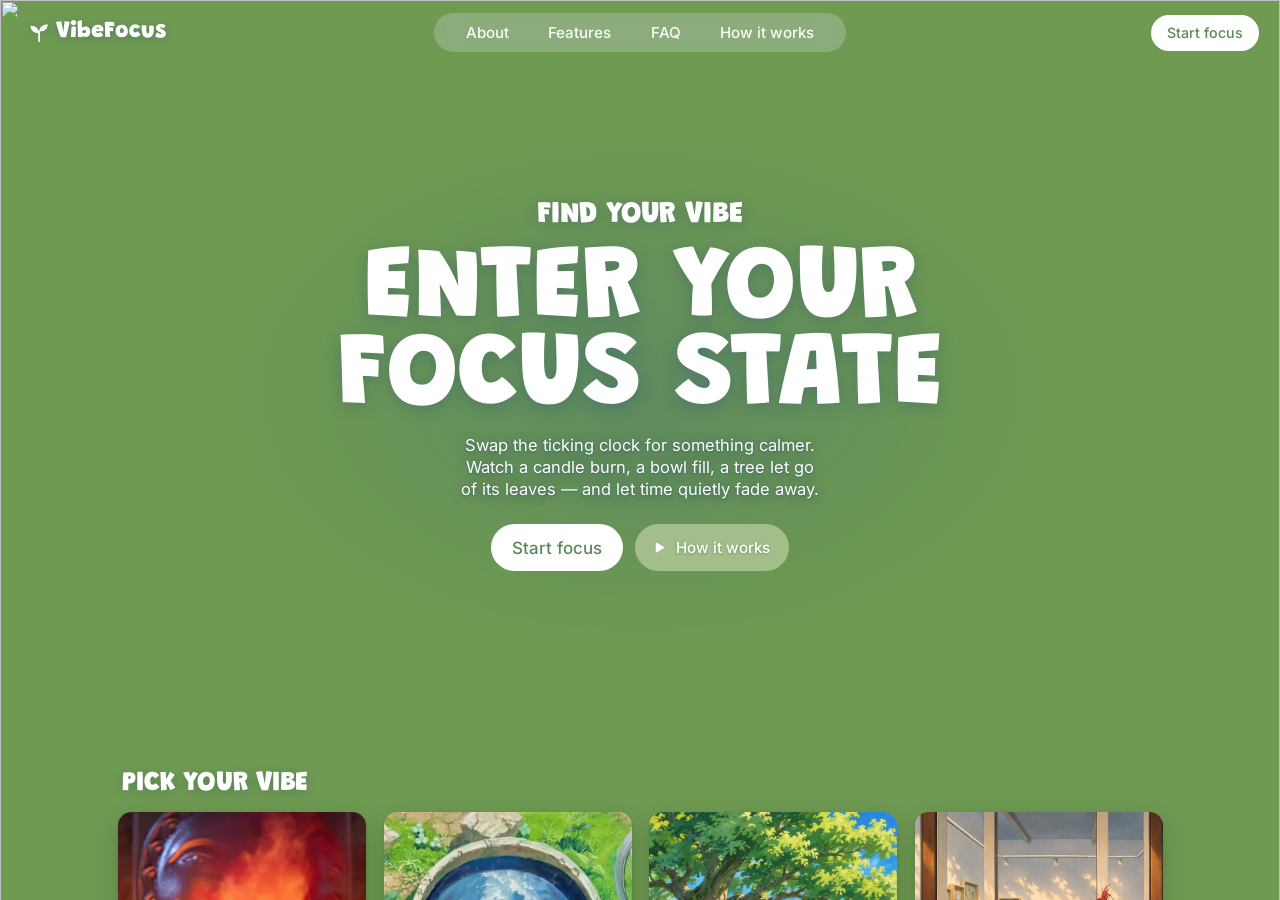
==== commit deac58bf: "Landing: real card art for Tree Replace the last placeholder card image with self-hosted WebP art (a" ====
--- a/index.html
+++ b/index.html
@@ -185,7 +185,7 @@
           </li>
           <li>
             <button type="button" class="lp-card lp-enter" data-enter="rise" data-vid="2" aria-label="Start a Tree session — leaves fall as minutes pass">
-              <span class="lp-card-art"><img src="https://d2ol7oe51mr4n9.cloudfront.net/user_38xzZboKViGWJOttwIXH07lWA1P/cd2d844f-ae3f-4fa9-8067-b077530b6e71.webp" alt="" loading="lazy" decoding="async" /></span>
+              <span class="lp-card-art lp-card-art--tree"><img src="media/vibe-tree.webp" alt="" loading="lazy" decoding="async" /></span>
               <span class="lp-card-foot">
                 <svg class="lp-play" viewBox="0 0 24 24" aria-hidden="true"><path d="M8.2 4.6c-1-.6-2.2.1-2.2 1.3v12.2c0 1.2 1.2 1.9 2.2 1.3l10.1-6.1c1-.6 1-2 0-2.6Z" fill="currentColor"/></svg>
                 <span class="lp-card-text"><strong>Tree</strong><span>Leaves fall as minutes pass</span></span>
--- a/landing.css
+++ b/landing.css
@@ -328,6 +328,8 @@
 }
 /* Candle art is portrait: favour the lower half so the fire's face sits above the label */
 .lp-card-art--candle img { object-position: 50% 95%; }
+/* Tree art is wide: keep the trunk and canopy in frame */
+.lp-card-art--tree img { object-position: 22% 50%; }
 .lp-card::after {
   content: '';
   position: absolute;
